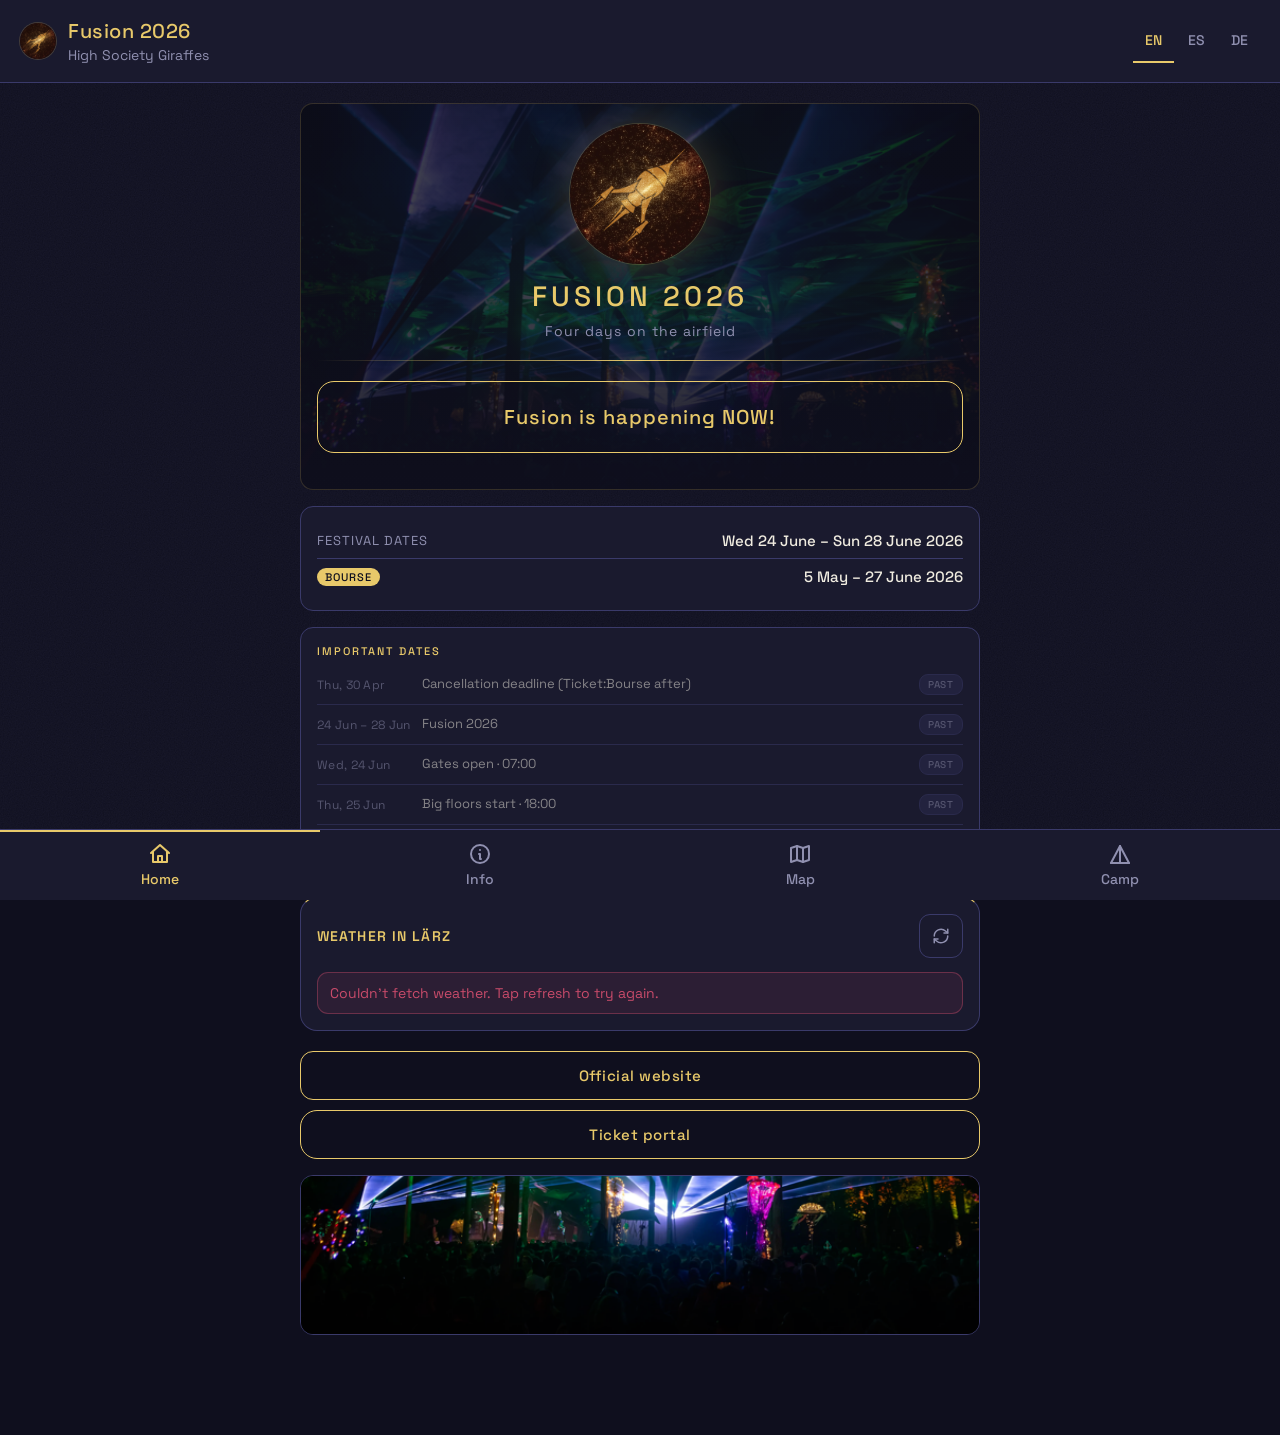
==== fusion-app.html @ 0f19a70a "content(home): show Bourse window as a range with end date The dates-card's Bourse row showed only t" ====
<!DOCTYPE html>
<html lang="en">
<head>
  <meta charset="UTF-8">
  <meta name="viewport" content="width=device-width, initial-scale=1">
  <meta name="theme-color" content="#0f0f1e">
  <link rel="preconnect" href="https://fonts.googleapis.com">
  <link rel="preconnect" href="https://fonts.gstatic.com" crossorigin>
  <link href="https://fonts.googleapis.com/css2?family=Space+Grotesk:wght@400;500&display=swap" rel="stylesheet">
  <link rel="manifest" href="#" id="manifest-link">
  <link rel="icon" type="image/png" href="assets/fusion-icon.png">
  <link rel="apple-touch-icon" href="assets/fusion-icon.png">
  <title>Fusion 2026</title>
  <style>
    :root {
      --bg: #0f0f1e;
      --surface: #1a1a2e;
      --surface2: #2a2a4e;
      --border: #3a3a6a;
      --gold: #e8c96a;
      --magenta: #c84b6a;
      --teal: #4bc8a0;
      --violet: #7a4bc8;
      --orange: #e87a3a;
      --text: #f0ece0;
      --muted: #9090b0;
    }

    * { box-sizing: border-box; }

    html, body { margin: 0; padding: 0; }

    body {
      background: var(--bg);
      color: var(--text);
      font-family: 'Space Grotesk', system-ui, -apple-system, sans-serif;
      font-weight: 400;
      min-height: 100vh;
      background-image: url("data:image/svg+xml;utf8,<svg xmlns='http://www.w3.org/2000/svg' width='200' height='200'><filter id='n'><feTurbulence type='fractalNoise' baseFrequency='0.85' numOctaves='2' stitchTiles='stitch'/><feColorMatrix values='0 0 0 0 0.05  0 0 0 0 0.05  0 0 0 0 0.12  0 0 0 0.35 0'/></filter><rect width='100%25' height='100%25' filter='url(%23n)' opacity='0.55'/></svg>");
      background-attachment: fixed;
      padding-bottom: 80px;
    }

    header {
      display: flex;
      align-items: center;
      justify-content: space-between;
      padding: 18px 20px;
      border-bottom: 1px solid var(--border);
      background: var(--surface);
    }

    .app-heading {
      display: flex;
      align-items: center;
      gap: 12px;
      min-width: 0;
    }

    .app-logo {
      width: 36px;
      height: 36px;
      border-radius: 50%;
      object-fit: cover;
      flex-shrink: 0;
      box-shadow: 0 0 0 1px rgba(232, 201, 106, 0.2);
    }

    .app-title {
      font-size: 20px;
      font-weight: 500;
      letter-spacing: 0.5px;
      color: var(--gold);
      margin: 0;
    }

    .app-subtitle {
      font-size: 14px;
      color: var(--muted);
      margin: 2px 0 0;
    }

    .lang-switcher {
      display: flex;
      gap: 2px;
    }

    .lang-btn {
      background: transparent;
      border: none;
      color: var(--muted);
      font-family: inherit;
      font-size: 14px;
      font-weight: 500;
      padding: 10px 12px;
      min-height: 44px;
      cursor: pointer;
      border-bottom: 2px solid transparent;
      transition: color 0.15s, border-color 0.15s;
    }

    .lang-btn:hover { color: var(--text); }

    .lang-btn.active {
      color: var(--gold);
      border-bottom-color: var(--gold);
    }

    main {
      padding: 20px;
      max-width: 720px;
      margin: 0 auto;
    }

    section[id^="tab-"] { display: none; }
    section[id^="tab-"].active { display: block; }

    .rule {
      border: 0;
      height: 1px;
      background: linear-gradient(to right, transparent, var(--gold), transparent);
      margin: 20px 0;
    }

    .card {
      background: var(--surface);
      border: 1px solid var(--border);
      border-radius: 13px;
      padding: 16px;
    }

    .tab-hero {
      position: relative;
      height: 120px;
      border-radius: 13px;
      overflow: hidden;
      margin-bottom: 16px;
      background-color: var(--surface);
      background-size: cover;
      background-position: center;
      border: 1px solid var(--border);
    }

    .tab-hero::after {
      content: '';
      position: absolute;
      inset: 0;
      background: linear-gradient(
        to bottom,
        rgba(15, 15, 30, 0.15) 0%,
        rgba(15, 15, 30, 0.55) 60%,
        rgba(15, 15, 30, 0.92) 100%
      );
      pointer-events: none;
    }

    @media (min-width: 640px) {
      .tab-hero { height: 160px; }
    }

    .tab-hero-camp { background-image: url('assets/Fusion25_Turmbuhne_nacht_Medium.png'); }
    .tab-hero-info { background-image: url('assets/Fusion25_Luftschloss_Medium.png'); }
    .tab-hero-map  { background-image: url('assets/Fusion25_firespace_Medium.png'); }

    .tab-footer-art {
      display: block;
      width: 100%;
      height: 120px;
      object-fit: cover;
      object-position: center bottom;
      border-radius: 13px;
      border: 1px solid var(--border);
      margin-top: 16px;
    }
    @media (min-width: 640px) {
      .tab-footer-art { height: 160px; }
    }

    .tab-bar {
      position: fixed;
      bottom: 0;
      left: 0;
      right: 0;
      display: flex;
      background: var(--surface);
      border-top: 1px solid var(--border);
      z-index: 10;
    }

    .tab-btn {
      position: relative;
      flex: 1;
      display: flex;
      flex-direction: column;
      align-items: center;
      gap: 4px;
      padding: 10px 4px 12px;
      min-height: 56px;
      background: transparent;
      border: none;
      border-top: 2px solid transparent;
      color: var(--muted);
      font-family: inherit;
      font-size: 14px;
      font-weight: 500;
      cursor: pointer;
      transition: color 0.2s;
    }

    .tab-btn::before {
      content: '';
      position: absolute;
      top: -2px;
      left: 0;
      right: 0;
      height: 2px;
      background: var(--gold);
      transform: scaleX(0);
      transform-origin: center;
      transition: transform 0.3s cubic-bezier(0.4, 0, 0.2, 1);
    }

    .tab-btn svg {
      width: 24px;
      height: 24px;
      stroke: currentColor;
      fill: none;
      stroke-width: 2;
      stroke-linecap: round;
      stroke-linejoin: round;
    }

    .tab-btn.active {
      color: var(--gold);
    }

    .tab-btn.active::before {
      transform: scaleX(1);
    }

    .tab-btn:first-child { border-top-left-radius: 11px; }
    .tab-btn:last-child { border-top-right-radius: 11px; }
    .tab-btn:nth-child(2) { border-radius: 0; }

    .placeholder {
      color: var(--muted);
      font-style: italic;
      text-align: center;
      padding: 40px 0;
      border: 1px dashed var(--border);
      border-radius: 17px;
    }

    .poster-title {
      color: var(--gold);
      font-size: 28px;
      font-weight: 500;
      text-transform: uppercase;
      letter-spacing: 4px;
      margin: 0;
      text-align: center;
    }

    .poster-card {
      text-align: center;
      position: relative;
      overflow: hidden;
      background-image:
        linear-gradient(
          rgba(15, 15, 30, 0.78) 0%,
          rgba(15, 15, 30, 0.82) 60%,
          rgba(15, 15, 30, 0.95) 100%
        ),
        url('assets/Fusion25_Trancefloor_nacht_Medium.png');
      background-size: cover;
      background-position: center;
      border-color: rgba(232, 201, 106, 0.18);
    }

    .poster-hero {
      display: block;
      margin: 4px auto 14px;
      width: 140px;
      height: 140px;
      border-radius: 50%;
      object-fit: cover;
      box-shadow:
        0 0 40px rgba(232, 201, 106, 0.22),
        0 0 0 1px rgba(232, 201, 106, 0.18);
      animation: poster-float 6s ease-in-out infinite;
    }

    @keyframes poster-float {
      0%, 100% { transform: translateY(0); }
      50%      { transform: translateY(-4px); }
    }

    .poster-tagline {
      color: var(--muted);
      text-align: center;
      font-size: 14px;
      margin: 8px 0 0;
      letter-spacing: 1px;
    }

    .countdown {
      display: grid;
      grid-template-columns: repeat(4, 1fr);
      gap: 10px;
      margin: 8px 0 20px;
    }

    .countdown-block {
      background: var(--surface);
      border: 1px solid var(--border);
      border-radius: 13px;
      padding: 14px 6px 12px;
      text-align: center;
      animation: cd-pulse 1s ease-in-out infinite;
    }

    .countdown-block:nth-child(2) { border-radius: 17px; }
    .countdown-block:nth-child(3) { border-radius: 11px; }

    .countdown-digit {
      font-family: ui-monospace, 'SFMono-Regular', Menlo, Consolas, monospace;
      font-size: 36px;
      font-weight: 500;
      color: var(--gold);
      line-height: 1;
      letter-spacing: 1px;
    }

    .countdown-label {
      display: block;
      margin-top: 6px;
      font-size: 11px;
      color: var(--muted);
      text-transform: uppercase;
      letter-spacing: 1.5px;
    }

    .countdown-live {
      text-align: center;
      color: var(--gold);
      font-size: 20px;
      font-weight: 500;
      padding: 22px 16px;
      border: 1px solid var(--gold);
      border-radius: 17px;
      margin: 8px 0 20px;
      letter-spacing: 1px;
    }

    @keyframes cd-pulse {
      0%, 100% { opacity: 1; }
      50% { opacity: 0.85; }
    }

    .dates-card .dates-row {
      display: flex;
      align-items: center;
      justify-content: space-between;
      gap: 12px;
      padding: 8px 0;
    }

    .dates-card .dates-row + .dates-row {
      border-top: 1px solid var(--border);
    }

    /* Important dates timeline (Home tab) */
    .timeline-card { margin-top: 16px; }
    .timeline-title {
      color: var(--gold);
      font-size: 11px;
      font-weight: 500;
      text-transform: uppercase;
      letter-spacing: 2px;
      margin: 0 0 12px;
    }
    .timeline-list {
      list-style: none;
      margin: 0;
      padding: 0;
      display: grid;
      gap: 0;
    }
    .timeline-item {
      display: grid;
      grid-template-columns: minmax(95px, auto) 1fr auto;
      align-items: center;
      gap: 10px;
      padding: 9px 0;
      border-top: 1px solid var(--border);
    }
    .timeline-item:first-child { border-top: none; padding-top: 4px; }
    .timeline-date {
      color: var(--muted);
      font-size: 12px;
      letter-spacing: 0.3px;
      font-variant-numeric: tabular-nums;
    }
    .timeline-label {
      color: var(--text);
      font-size: 13px;
      line-height: 1.3;
    }
    .timeline-status {
      font-size: 10px;
      padding: 3px 8px;
      border-radius: 9px;
      text-transform: uppercase;
      letter-spacing: 0.8px;
      font-weight: 500;
      white-space: nowrap;
      border: 1px solid transparent;
    }
    .timeline-item.past { opacity: 0.5; }
    .timeline-item.past .timeline-status {
      background: var(--surface2);
      color: var(--muted);
      border-color: var(--border);
    }
    .timeline-item.today .timeline-status {
      background: var(--magenta);
      color: var(--bg);
    }
    .timeline-item.soon .timeline-status {
      background: var(--gold);
      color: var(--bg);
    }
    .timeline-item.upcoming .timeline-status {
      background: rgba(232, 201, 106, 0.15);
      color: var(--gold);
      border-color: rgba(232, 201, 106, 0.4);
    }
    .timeline-item.live .timeline-status {
      background: var(--teal);
      color: var(--bg);
    }

    .dates-label {
      color: var(--muted);
      font-size: 13px;
      text-transform: uppercase;
      letter-spacing: 1px;
    }

    .dates-value {
      color: var(--text);
      font-size: 15px;
      font-weight: 500;
      text-align: right;
    }

    .badge {
      display: inline-block;
      background: var(--gold);
      color: var(--bg);
      font-size: 11px;
      font-weight: 500;
      text-transform: uppercase;
      letter-spacing: 1px;
      padding: 2px 8px;
      border-radius: 11px;
      margin-right: 8px;
      vertical-align: middle;
    }

    .link-stack {
      display: flex;
      flex-direction: column;
      gap: 10px;
      margin-top: 20px;
    }

    .link-btn {
      display: block;
      width: 100%;
      text-align: center;
      padding: 14px 16px;
      background: transparent;
      color: var(--gold);
      border: 1px solid var(--gold);
      border-radius: 13px;
      text-decoration: none;
      font-family: inherit;
      font-size: 15px;
      font-weight: 500;
      letter-spacing: 0.5px;
      transition: background 0.15s, color 0.15s;
    }

    .link-btn:nth-child(2) { border-radius: 17px; }

    .link-btn:hover,
    .link-btn:focus {
      background: var(--gold);
      color: var(--bg);
    }

    .accordion + .accordion { margin-top: 12px; }

    /* Cross-type spacing — when an accordion is followed by a flat
       camp-section (or vice versa) on the Info tab, apply the larger
       camp-section gap so the two blocks don't crowd each other. */
    .accordion + .camp-section,
    .camp-section + .accordion { margin-top: 24px; }

    .accordion {
      background: var(--surface);
      border: 1px solid var(--border);
      border-radius: 13px;
      overflow: hidden;
    }

    .accordion:nth-of-type(2) { border-radius: 17px; }
    .accordion:nth-of-type(3) { border-radius: 11px; }

    .accordion-header {
      display: flex;
      align-items: center;
      justify-content: space-between;
      width: 100%;
      padding: 16px 18px;
      background: transparent;
      color: var(--gold);
      border: none;
      cursor: pointer;
      font-family: inherit;
      font-size: 14px;
      font-weight: 500;
      text-transform: uppercase;
      letter-spacing: 2px;
      text-align: left;
    }

    .accordion-header .chev {
      width: 14px;
      height: 14px;
      border-right: 2px solid var(--gold);
      border-bottom: 2px solid var(--gold);
      transform: rotate(45deg);
      transition: transform 0.2s;
      margin-left: 12px;
      flex-shrink: 0;
    }

    .accordion.open .accordion-header .chev { transform: rotate(-135deg); }

    .accordion-body {
      max-height: 0;
      overflow: hidden;
      padding: 0 18px;
      color: var(--text);
      font-size: 14px;
      line-height: 1.55;
      transition: max-height 0.35s ease, padding-top 0.25s ease, padding-bottom 0.25s ease;
    }

    .accordion.open .accordion-body {
      max-height: 4000px;
      padding-top: 0;
      padding-bottom: 18px;
    }

    .accordion-body .section-title {
      color: var(--gold);
      font-size: 13px;
      font-weight: 500;
      text-transform: uppercase;
      letter-spacing: 1.5px;
      margin: 14px 0 6px;
    }

    .multi-line { white-space: pre-line; }

    .rights-accent {
      border-left: 3px solid var(--gold);
      padding: 8px 12px;
      margin: 10px 0;
      background: rgba(232, 201, 106, 0.06);
      border-radius: 0 11px 11px 0;
    }

    .filter-chips {
      display: flex;
      flex-wrap: wrap;
      gap: 6px;
      margin: 4px 0 14px;
    }

    .chip {
      background: transparent;
      color: var(--muted);
      border: 1px solid var(--border);
      border-radius: 17px;
      padding: 10px 14px;
      min-height: 44px;
      font-family: inherit;
      font-size: 14px;
      font-weight: 500;
      cursor: pointer;
      letter-spacing: 0.5px;
      transition: color 0.15s, background 0.15s, border-color 0.15s;
    }

    .chip:hover { color: var(--text); }

    .chip.active {
      background: var(--gold);
      color: var(--bg);
      border-color: var(--gold);
    }

    .packing-disclaimer {
      color: var(--muted);
      font-size: 13px;
      font-style: italic;
      line-height: 1.5;
      margin: 8px 0 14px;
    }

    .packing-progress {
      margin: 6px 0 14px;
    }

    .packing-progress .bar {
      height: 6px;
      background: var(--surface2);
      border-radius: 11px;
      overflow: hidden;
    }

    .packing-progress .fill {
      height: 100%;
      width: 0%;
      background: var(--gold);
      transition: width 0.25s;
    }

    .packing-progress .label {
      color: var(--muted);
      font-size: 14px;
      margin-top: 6px;
      letter-spacing: 0.5px;
    }

    .packing-list {
      list-style: none;
      margin: 0;
      padding: 0;
      display: grid;
      gap: 6px;
    }

    .packing-item {
      display: flex;
      align-items: center;
      gap: 10px;
      padding: 12px 14px;
      min-height: 44px;
      background: var(--surface2);
      border: 1px solid var(--border);
      border-radius: 11px;
      cursor: pointer;
      transition: opacity 0.15s;
    }

    .packing-item input { accent-color: var(--gold); width: 16px; height: 16px; cursor: pointer; }

    .packing-item.checked { opacity: 0.55; }
    .packing-item.checked .packing-label { text-decoration: line-through; color: var(--muted); }
    .packing-item[hidden] { display: none; }

    /* Ensure the HTML `hidden` attribute always wins over explicit
       `display:` rules (e.g. .skeleton/.member-grid use `display: grid`,
       which otherwise beats the UA `[hidden] { display: none }`). */
    [hidden] { display: none !important; }

    .packing-label {
      color: var(--text);
      font-size: 14px;
      flex: 1;
    }

    .forum-link {
      display: inline-block;
      margin-top: 14px;
      padding: 10px 16px;
      border: 1px solid var(--gold);
      border-radius: 13px;
      color: var(--gold);
      text-decoration: none;
      font-weight: 500;
      font-size: 14px;
      letter-spacing: 0.5px;
      transition: background 0.15s, color 0.15s;
    }

    .forum-link:hover, .forum-link:focus {
      background: var(--gold);
      color: var(--bg);
    }

    .rules-intro {
      color: var(--text);
      font-size: 14px;
      line-height: 1.55;
      margin: 10px 0 14px;
    }

    .rules-list {
      list-style: none;
      margin: 0;
      padding: 0;
    }

    .rules-list li {
      position: relative;
      padding: 8px 0 8px 22px;
      line-height: 1.55;
      font-size: 14px;
      color: var(--text);
    }

    .rules-list li::before {
      content: '';
      position: absolute;
      left: 2px;
      top: 15px;
      width: 8px;
      height: 8px;
      background: var(--teal);
      border-radius: 50%;
    }

    .rules-list .kw {
      color: var(--gold);
      text-transform: uppercase;
      letter-spacing: 1.5px;
      font-weight: 500;
      font-size: 12px;
      display: inline-block;
      margin-right: 6px;
    }

    .rules-outro {
      text-align: center;
      font-size: 18px;
      margin: 14px 0 2px;
      opacity: 0.9;
    }

    .schedule-note {
      color: var(--muted);
      font-size: 14px;
      margin: 4px 0 12px;
    }

    .schedule-sub-title {
      color: var(--gold);
      font-size: 13px;
      font-weight: 500;
      text-transform: uppercase;
      letter-spacing: 1.5px;
      margin: 18px 0 8px;
    }

    /* Spotify embed (Program & Meetups → Crew playlist) */
    .spotify-embed {
      border-radius: 12px;
      overflow: hidden;
      margin: 4px 0 16px;
      background: var(--surface);
      border: 1px solid var(--border);
    }
    .spotify-embed iframe {
      display: block;
      width: 100%;
      height: 352px;
      border: 0;
    }

    .schedule-input-label {
      display: block;
      color: var(--muted);
      font-size: 12px;
      letter-spacing: 0.5px;
      margin-bottom: 6px;
    }

    .schedule-add {
      display: flex;
      gap: 8px;
    }

    .schedule-add input {
      flex: 1;
      background: var(--surface2);
      border: 1px solid var(--border);
      border-radius: 11px;
      padding: 10px 12px;
      color: var(--text);
      font-family: inherit;
      font-size: 14px;
      min-width: 0;
    }

    .schedule-add input:focus {
      outline: none;
      border-color: var(--gold);
    }

    .schedule-add button {
      background: var(--gold);
      color: var(--bg);
      border: none;
      border-radius: 11px;
      padding: 10px 16px;
      font-family: inherit;
      font-size: 14px;
      font-weight: 500;
      cursor: pointer;
      letter-spacing: 1px;
      text-transform: uppercase;
    }

    .schedule-list {
      list-style: none;
      margin: 10px 0 0;
      padding: 0;
      display: grid;
      gap: 6px;
    }

    .schedule-list li {
      display: flex;
      align-items: center;
      gap: 10px;
      padding: 12px 14px;
      min-height: 44px;
      background: var(--surface2);
      border: 1px solid var(--border);
      border-radius: 11px;
    }

    .schedule-list li span { flex: 1; color: var(--text); font-size: 14px; }

    .schedule-list .del {
      background: transparent;
      border: none;
      color: var(--muted);
      cursor: pointer;
      font-size: 22px;
      line-height: 1;
      padding: 10px 12px;
      min-width: 44px;
      min-height: 44px;
      border-radius: 7px;
    }

    .schedule-list .del:hover { color: var(--magenta); background: rgba(200, 75, 106, 0.1); }

    .schedule-empty {
      color: var(--muted);
      font-style: italic;
      font-size: 14px;
      text-align: center;
      padding: 14px 0 4px;
    }

    .camp-section + .camp-section { margin-top: 24px; }

    .camp-section-title {
      display: flex;
      align-items: center;
      gap: 10px;
      color: var(--gold);
      font-size: 14px;
      font-weight: 500;
      text-transform: uppercase;
      letter-spacing: 2px;
      margin: 0 0 12px;
    }

    .headcount-badge {
      background: var(--gold);
      color: var(--bg);
      font-size: 11px;
      letter-spacing: 1px;
      padding: 3px 10px;
      border-radius: 11px;
      font-weight: 500;
      text-transform: uppercase;
    }

    /* Camp Members accordion header: title + headcount badge inline */
    .camp-members-heading {
      display: inline-flex;
      align-items: center;
      gap: 10px;
    }

    .member-grid {
      display: grid;
      gap: 10px;
      grid-template-columns: 1fr;
    }

    @media (min-width: 640px) {
      .member-grid { grid-template-columns: 1fr 1fr; }
    }

    .member-card {
      background: var(--surface);
      border: 1px solid var(--border);
      border-radius: 13px;
      padding: 12px 14px;
      display: flex;
      align-items: center;
      gap: 12px;
      min-height: 60px;
    }

    .member-card:nth-child(even) { border-radius: 17px; }

    .member-avatar {
      width: 40px;
      height: 40px;
      border-radius: 50%;
      overflow: hidden;
      flex-shrink: 0;
      background: var(--surface2);
    }
    .member-avatar img,
    .member-avatar svg {
      display: block;
      width: 100%;
      height: 100%;
      object-fit: cover;
    }

    .member-main { min-width: 0; flex: 1; }
    .member-name { font-size: 16px; font-weight: 500; color: var(--text); line-height: 1.25; }
    .member-arrival { color: var(--muted); font-size: 13px; display: block; margin-top: 2px; }
    .member-note {
      color: var(--muted);
      font-size: 12px;
      font-style: italic;
      display: block;
      margin-top: 3px;
      opacity: 0.85;
    }

    .skeleton { display: grid; gap: 10px; }
    .skeleton-card {
      height: 58px;
      border-radius: 13px;
      background: linear-gradient(90deg, var(--surface) 0%, var(--surface2) 50%, var(--surface) 100%);
      background-size: 200% 100%;
      animation: skel 1.4s ease-in-out infinite;
    }
    @keyframes skel {
      0% { background-position: 200% 0; }
      100% { background-position: -200% 0; }
    }

    .error-banner {
      background: rgba(200, 75, 106, 0.12);
      border: 1px solid var(--magenta);
      color: var(--text);
      padding: 10px 14px;
      border-radius: 11px;
      font-size: 14px;
      margin-bottom: 10px;
      line-height: 1.4;
    }

    .subtabs {
      display: flex;
      gap: 6px;
      background: var(--surface);
      border: 1px solid var(--border);
      border-radius: 13px;
      padding: 4px;
      margin-bottom: 12px;
    }

    .subtab {
      flex: 1;
      background: transparent;
      color: var(--muted);
      border: none;
      padding: 12px 10px;
      min-height: 44px;
      border-radius: 11px;
      font-family: inherit;
      font-size: 14px;
      font-weight: 500;
      letter-spacing: 0.5px;
      cursor: pointer;
      transition: background 0.15s, color 0.15s;
    }

    .subtab.active { background: var(--gold); color: var(--bg); }

    .arrival-table-wrap {
      background: var(--surface);
      border: 1px solid var(--border);
      border-radius: 13px;
      overflow-x: auto;
    }

    .arrival-table {
      width: 100%;
      border-collapse: collapse;
      font-size: 14px;
    }

    .arrival-table thead th {
      position: sticky;
      top: 0;
      z-index: 1;
      background: var(--surface2);
      color: var(--muted);
      text-transform: uppercase;
      letter-spacing: 1px;
      font-size: 11px;
      font-weight: 500;
      padding: 10px 12px;
      text-align: left;
      border-bottom: 1px solid var(--border);
      white-space: nowrap;
    }

    .arrival-table thead th.sortable { cursor: pointer; user-select: none; }
    .arrival-table thead th.sortable:hover { color: var(--text); }
    .arrival-table thead th.sort-asc::after { content: ' \25B2'; color: var(--gold); }
    .arrival-table thead th.sort-desc::after { content: ' \25BC'; color: var(--gold); }

    .arrival-table tbody td {
      padding: 10px 12px;
      vertical-align: top;
      color: var(--text);
    }

    .arrival-table tbody tr:nth-child(even) { background: rgba(255, 255, 255, 0.025); }
    .arrival-table tbody tr + tr td { border-top: 1px solid var(--border); }

    .arrival-empty {
      padding: 18px;
      text-align: center;
      color: var(--muted);
      font-style: italic;
      font-size: 14px;
    }

    .train-note {
      background: var(--surface);
      border: 1px solid var(--border);
      border-left: 4px solid var(--teal);
      border-radius: 11px;
      padding: 12px 14px;
      color: var(--text);
      font-size: 14px;
      line-height: 1.5;
      margin-bottom: 14px;
    }

    .carpool-list { display: grid; gap: 10px; }

    .carpool-card {
      background: var(--surface);
      border: 1px solid var(--border);
      border-radius: 13px;
      padding: 14px 16px;
      display: grid;
      gap: 6px;
    }
    .carpool-card .row {
      display: flex;
      justify-content: space-between;
      align-items: center;
      gap: 10px;
    }
    .carpool-card .name { font-size: 16px; font-weight: 500; color: var(--text); }
    .carpool-card .seats-badge {
      background: var(--teal);
      color: var(--bg);
      padding: 3px 10px;
      border-radius: 11px;
      font-size: 11px;
      font-weight: 500;
      letter-spacing: 0.5px;
      text-transform: uppercase;
      white-space: nowrap;
    }
    .carpool-card .meta { color: var(--muted); font-size: 14px; }
    .carpool-card .contact {
      color: var(--gold);
      font-size: 14px;
      text-decoration: none;
      word-break: break-all;
    }
    .carpool-card .del {
      justify-self: end;
      background: transparent;
      border: none;
      color: var(--muted);
      cursor: pointer;
      font-size: 22px;
      line-height: 1;
      padding: 10px 12px;
      min-width: 44px;
      min-height: 44px;
      border-radius: 7px;
    }
    .carpool-card .del:hover { color: var(--magenta); background: rgba(200, 75, 106, 0.1); }

    .carpool-empty {
      color: var(--muted);
      font-style: italic;
      font-size: 14px;
      text-align: center;
      padding: 14px 0;
    }

    .carpool-form {
      background: var(--surface2);
      border: 1px solid var(--border);
      border-radius: 13px;
      padding: 14px;
      margin-top: 12px;
      display: grid;
      gap: 10px;
    }

    .carpool-form label {
      display: grid;
      gap: 4px;
      font-size: 11px;
      color: var(--muted);
      text-transform: uppercase;
      letter-spacing: 1px;
    }

    .carpool-form input,
    .carpool-form textarea {
      background: var(--surface);
      border: 1px solid var(--border);
      border-radius: 11px;
      padding: 10px 12px;
      color: var(--text);
      font-family: inherit;
      font-size: 14px;
      font-weight: 400;
      letter-spacing: normal;
      text-transform: none;
      min-width: 0;
    }

    .carpool-form textarea { resize: vertical; min-height: 80px; line-height: 1.4; }

    .carpool-form input:focus,
    .carpool-form textarea:focus { outline: none; border-color: var(--gold); }

    .carpool-form button {
      background: var(--gold);
      color: var(--bg);
      border: none;
      border-radius: 11px;
      padding: 14px;
      min-height: 48px;
      font-family: inherit;
      font-size: 14px;
      font-weight: 500;
      letter-spacing: 1px;
      text-transform: uppercase;
      cursor: pointer;
      margin-top: 4px;
    }

    .whatsapp-btn {
      display: flex;
      align-items: center;
      justify-content: center;
      gap: 14px;
      width: 100%;
      padding: 18px 20px;
      background: transparent;
      border: 2px solid var(--gold);
      border-radius: 17px;
      color: var(--gold);
      font-family: inherit;
      font-size: 16px;
      font-weight: 500;
      letter-spacing: 1.5px;
      text-transform: uppercase;
      text-decoration: none;
      transition: background 0.15s, color 0.15s;
    }

    .whatsapp-btn:hover, .whatsapp-btn:focus {
      background: var(--gold);
      color: var(--bg);
    }

    .whatsapp-btn svg {
      width: 30px;
      height: 30px;
      fill: #25D366;
      flex-shrink: 0;
    }

    .budget-summary {
      background: var(--surface);
      border: 1px solid var(--border);
      border-radius: 13px;
      padding: 14px 16px;
      display: flex;
      gap: 14px;
      flex-wrap: wrap;
      margin-bottom: 12px;
    }

    .budget-summary .stat {
      flex: 1 1 40%;
      min-width: 120px;
    }

    .budget-summary .stat-label {
      color: var(--muted);
      font-size: 11px;
      text-transform: uppercase;
      letter-spacing: 1px;
      margin-bottom: 4px;
    }

    .budget-summary .stat-value {
      color: var(--gold);
      font-size: 22px;
      font-weight: 500;
      font-family: ui-monospace, 'SFMono-Regular', Menlo, Consolas, monospace;
    }

    .budget-list { display: grid; gap: 8px; margin-bottom: 8px; }

    .budget-item {
      background: var(--surface);
      border: 1px solid var(--border);
      border-radius: 11px;
      padding: 10px 12px;
      display: grid;
      grid-template-columns: 1fr auto auto;
      gap: 10px;
      align-items: center;
    }

    .budget-item .desc { color: var(--text); font-size: 14px; }
    .budget-item .who {
      color: var(--muted);
      font-size: 14px;
      display: block;
      margin-top: 2px;
    }
    .budget-item .amt {
      color: var(--gold);
      font-weight: 500;
      font-family: ui-monospace, 'SFMono-Regular', Menlo, Consolas, monospace;
      font-size: 14px;
      white-space: nowrap;
    }

    .budget-item .del {
      background: transparent;
      border: none;
      color: var(--muted);
      cursor: pointer;
      font-size: 22px;
      line-height: 1;
      padding: 10px 12px;
      min-width: 44px;
      min-height: 44px;
      border-radius: 7px;
    }
    .budget-item .del:hover { color: var(--magenta); background: rgba(200, 75, 106, 0.1); }

    .budget-form {
      background: var(--surface2);
      border: 1px solid var(--border);
      border-radius: 13px;
      padding: 14px;
      display: grid;
      gap: 10px;
      margin: 10px 0 12px;
    }

    .budget-form label {
      display: grid;
      gap: 4px;
      font-size: 11px;
      color: var(--muted);
      text-transform: uppercase;
      letter-spacing: 1px;
    }

    .budget-form input,
    .budget-form select {
      background: var(--surface);
      border: 1px solid var(--border);
      border-radius: 11px;
      padding: 10px 12px;
      color: var(--text);
      font-family: inherit;
      font-size: 14px;
      font-weight: 400;
      letter-spacing: normal;
      text-transform: none;
      min-width: 0;
    }

    .budget-form input:focus, .budget-form select:focus {
      outline: none;
      border-color: var(--gold);
    }

    .budget-form button {
      background: var(--gold);
      color: var(--bg);
      border: none;
      border-radius: 11px;
      padding: 14px;
      min-height: 48px;
      font-family: inherit;
      font-size: 14px;
      font-weight: 500;
      letter-spacing: 1px;
      text-transform: uppercase;
      cursor: pointer;
      margin-top: 4px;
    }

    .budget-export {
      background: transparent;
      color: var(--gold);
      border: 1px solid var(--gold);
      border-radius: 11px;
      padding: 12px 16px;
      min-height: 44px;
      font-family: inherit;
      font-size: 14px;
      font-weight: 500;
      letter-spacing: 1px;
      text-transform: uppercase;
      cursor: pointer;
      transition: background 0.15s, color 0.15s;
    }

    .budget-export:hover, .budget-export:focus {
      background: var(--gold);
      color: var(--bg);
    }

    .budget-export.copied {
      background: var(--teal);
      border-color: var(--teal);
      color: var(--bg);
    }

    /* ===== Budget v2 ===== */
    .budget-sub-label {
      color: var(--muted);
      font-size: 11px;
      text-transform: uppercase;
      letter-spacing: 1.5px;
      margin-bottom: 8px;
    }
    .budget-subheading {
      color: var(--gold);
      font-size: 12px;
      font-weight: 500;
      text-transform: uppercase;
      letter-spacing: 2px;
      margin: 20px 0 10px;
      padding-top: 16px;
      border-top: 1px solid var(--border);
    }

    /* Empty-state CTA shown until the first expense is added */
    .budget-empty-state {
      text-align: center;
      padding: 18px 14px 14px;
      background: var(--surface);
      border: 1px solid var(--border);
      border-radius: 13px;
    }
    .budget-empty-intro {
      color: var(--muted);
      font-size: 14px;
      margin: 0 0 14px;
      line-height: 1.4;
    }
    .budget-empty-cta {
      background: var(--gold);
      color: var(--bg);
      border: none;
      border-radius: 11px;
      padding: 10px 18px;
      font: inherit;
      font-size: 14px;
      font-weight: 500;
      cursor: pointer;
      letter-spacing: 0.3px;
    }
    .budget-empty-cta:hover { opacity: 0.92; }

    .budget-members-block { margin-bottom: 16px; }
    .budget-members-list {
      display: flex;
      flex-wrap: wrap;
      gap: 6px;
      margin-bottom: 10px;
      min-height: 28px;
    }
    .budget-member-chip {
      display: inline-flex;
      align-items: center;
      gap: 4px;
      background: var(--surface2);
      border: 1px solid var(--border);
      border-radius: 14px;
      padding: 4px 4px 4px 10px;
      font-size: 13px;
      color: var(--text);
    }
    .budget-member-remove {
      display: inline-flex;
      align-items: center;
      justify-content: center;
      width: 18px;
      height: 18px;
      border: none;
      background: transparent;
      color: var(--muted);
      font-size: 16px;
      line-height: 1;
      cursor: pointer;
      border-radius: 50%;
      padding: 0;
    }
    .budget-member-remove:hover { color: var(--magenta); background: rgba(200, 75, 106, 0.1); }
    .budget-members-add {
      display: flex;
      gap: 6px;
    }
    .budget-members-add input {
      flex: 1;
      background: var(--surface);
      border: 1px solid var(--border);
      border-radius: 10px;
      color: var(--text);
      font: inherit;
      font-size: 14px;
      padding: 8px 10px;
    }
    .budget-members-add input:focus { outline: none; border-color: var(--gold); }
    .budget-members-add button {
      background: transparent;
      border: 1px solid var(--gold);
      color: var(--gold);
      border-radius: 10px;
      font: inherit;
      font-size: 13px;
      padding: 8px 14px;
      cursor: pointer;
      font-weight: 500;
    }
    .budget-members-add button:hover { background: var(--gold); color: var(--bg); }

    .budget-form-v2 {
      display: grid;
      gap: 10px;
      padding: 14px;
      background: var(--surface);
      border: 1px solid var(--border);
      border-radius: 13px;
      margin-bottom: 14px;
    }
    .budget-form-grid {
      display: grid;
      grid-template-columns: 1fr 1fr;
      gap: 10px;
    }
    .budget-form-v2 label {
      display: flex;
      flex-direction: column;
      gap: 4px;
      font-size: 12px;
      color: var(--muted);
      text-transform: uppercase;
      letter-spacing: 0.5px;
    }
    .budget-form-v2 label span { letter-spacing: 1px; }
    .budget-form-v2 input,
    .budget-form-v2 select {
      background: var(--surface2);
      border: 1px solid var(--border);
      border-radius: 10px;
      color: var(--text);
      font: inherit;
      font-size: 14px;
      padding: 8px 10px;
      text-transform: none;
      letter-spacing: normal;
    }
    .budget-form-v2 input:focus,
    .budget-form-v2 select:focus { outline: none; border-color: var(--gold); }
    .budget-form-v2 button[type="submit"] {
      background: var(--gold);
      color: var(--bg);
      border: none;
      border-radius: 11px;
      font: inherit;
      font-size: 14px;
      font-weight: 500;
      padding: 10px 14px;
      cursor: pointer;
    }
    .budget-form-v2 button[type="submit"]:hover { opacity: 0.92; }

    .budget-split-block { margin-top: 2px; }
    .budget-split-options {
      display: grid;
      grid-template-columns: 1fr 1fr;
      gap: 6px;
    }
    .budget-split-option {
      display: flex;
      align-items: center;
      gap: 8px;
      background: var(--surface2);
      border: 1px solid var(--border);
      border-radius: 10px;
      padding: 7px 10px;
      font-size: 13px;
      color: var(--text);
      cursor: pointer;
      text-transform: none;
      letter-spacing: normal;
    }
    .budget-split-option input { accent-color: var(--gold); width: 15px; height: 15px; }

    .budget-filters {
      display: flex;
      flex-wrap: wrap;
      gap: 6px;
      margin-bottom: 10px;
    }
    .budget-filter-chip {
      background: var(--surface);
      border: 1px solid var(--border);
      color: var(--muted);
      border-radius: 14px;
      padding: 5px 11px;
      font: inherit;
      font-size: 12px;
      cursor: pointer;
      letter-spacing: 0.5px;
    }
    .budget-filter-chip:hover { color: var(--text); }
    .budget-filter-chip.active {
      background: var(--gold);
      color: var(--bg);
      border-color: var(--gold);
      font-weight: 500;
    }

    .budget-item-v2 {
      display: grid;
      grid-template-columns: auto 1fr auto auto;
      align-items: center;
      gap: 10px;
      background: var(--surface);
      border: 1px solid var(--border);
      border-radius: 13px;
      padding: 10px 12px;
    }
    .budget-item-icon {
      width: 30px;
      height: 30px;
      display: flex;
      align-items: center;
      justify-content: center;
      border-radius: 9px;
      background: var(--surface2);
    }
    .budget-item-main { min-width: 0; }
    .budget-item-desc {
      color: var(--text);
      font-size: 14px;
      line-height: 1.25;
      white-space: nowrap;
      overflow: hidden;
      text-overflow: ellipsis;
    }
    .budget-item-meta {
      display: flex;
      flex-wrap: wrap;
      gap: 6px;
      margin-top: 3px;
      color: var(--muted);
      font-size: 11px;
    }
    .budget-item-date { opacity: 0.8; }
    .budget-paid-badge {
      background: rgba(75, 200, 160, 0.15);
      border: 1px solid rgba(75, 200, 160, 0.4);
      color: var(--teal);
      border-radius: 10px;
      padding: 1px 7px;
      font-size: 11px;
      letter-spacing: 0.3px;
    }
    .budget-split-text {
      font-size: 11px;
      opacity: 0.85;
    }
    .budget-item-amount {
      color: var(--gold);
      font-weight: 500;
      font-size: 14px;
      font-variant-numeric: tabular-nums;
    }
    .budget-item-del {
      background: transparent;
      border: none;
      color: var(--muted);
      font-size: 18px;
      cursor: pointer;
      width: 28px;
      height: 28px;
      border-radius: 50%;
      display: inline-flex;
      align-items: center;
      justify-content: center;
      padding: 0;
    }
    .budget-item-del:hover { color: var(--magenta); background: rgba(200, 75, 106, 0.1); }
    .budget-item-del.confirm {
      background: var(--magenta);
      color: var(--bg);
    }

    .budget-empty {
      text-align: center;
      color: var(--muted);
      font-size: 13px;
      padding: 20px 10px;
      margin: 0;
    }

    .budget-total-line {
      display: flex;
      justify-content: space-between;
      align-items: baseline;
      padding: 12px 0 4px;
      color: var(--muted);
      font-size: 11px;
      text-transform: uppercase;
      letter-spacing: 1.5px;
    }
    .budget-total-value {
      color: var(--gold);
      font-size: 22px;
      font-weight: 500;
      letter-spacing: 0;
      font-variant-numeric: tabular-nums;
    }

    /* Part B: breakdown + settlements */
    .budget-breakdown, .budget-settlements {
      margin-top: 6px;
    }
    .budget-breakdown-grid {
      display: grid;
      grid-template-columns: 1fr 1fr;
      gap: 8px;
    }
    .budget-breakdown-card {
      background: var(--surface);
      border: 1px solid var(--border);
      border-radius: 13px;
      padding: 10px 12px;
    }
    .budget-breakdown-card.owed { border-color: rgba(75, 200, 160, 0.45); }
    .budget-breakdown-card.owes { border-color: rgba(200, 75, 106, 0.45); }
    .budget-breakdown-name {
      color: var(--text);
      font-size: 14px;
      font-weight: 500;
      margin-bottom: 6px;
    }
    .budget-breakdown-rows { display: grid; gap: 2px; margin-bottom: 6px; }
    .budget-breakdown-row {
      display: flex;
      justify-content: space-between;
      color: var(--muted);
      font-size: 11px;
      letter-spacing: 0.3px;
      font-variant-numeric: tabular-nums;
    }
    .budget-breakdown-balance {
      display: flex;
      align-items: center;
      justify-content: space-between;
      gap: 6px;
      padding-top: 4px;
      border-top: 1px dashed var(--border);
    }
    .budget-breakdown-balance strong {
      font-size: 14px;
      font-variant-numeric: tabular-nums;
      color: var(--text);
      font-weight: 500;
    }
    .budget-breakdown-card.owed .budget-breakdown-balance strong { color: var(--teal); }
    .budget-breakdown-card.owes .budget-breakdown-balance strong { color: var(--magenta); }

    .budget-badge-teal,
    .budget-badge-magenta,
    .budget-badge-muted {
      display: inline-block;
      font-size: 10px;
      text-transform: uppercase;
      letter-spacing: 1px;
      padding: 2px 6px;
      border-radius: 8px;
      border: 1px solid;
    }
    .budget-badge-teal {
      color: var(--teal);
      background: rgba(75, 200, 160, 0.12);
      border-color: rgba(75, 200, 160, 0.45);
    }
    .budget-badge-magenta {
      color: var(--magenta);
      background: rgba(200, 75, 106, 0.12);
      border-color: rgba(200, 75, 106, 0.45);
    }
    .budget-badge-muted {
      color: var(--muted);
      background: var(--surface2);
      border-color: var(--border);
    }

    .budget-share-line {
      display: flex;
      justify-content: space-between;
      align-items: baseline;
      margin-top: 10px;
      color: var(--muted);
      font-size: 11px;
      text-transform: uppercase;
      letter-spacing: 1.5px;
    }
    .budget-share-line #budget-share-value {
      color: var(--gold);
      font-size: 16px;
      font-weight: 500;
      text-transform: none;
      letter-spacing: 0;
      font-variant-numeric: tabular-nums;
    }

    .budget-settlement {
      display: grid;
      grid-template-columns: 1fr auto auto;
      align-items: center;
      gap: 10px;
      padding: 10px 12px;
      background: var(--surface);
      border: 1px solid var(--border);
      border-radius: 13px;
      margin-bottom: 6px;
    }
    .budget-settlement-text {
      color: var(--text);
      font-size: 14px;
    }
    .budget-settlement-text strong { color: var(--gold); font-weight: 500; }
    .budget-settlement-amount {
      color: var(--text);
      font-size: 14px;
      font-weight: 500;
      font-variant-numeric: tabular-nums;
    }
    .budget-settlement-btn {
      background: transparent;
      border: 1px solid var(--teal);
      color: var(--teal);
      border-radius: 10px;
      font: inherit;
      font-size: 12px;
      padding: 5px 10px;
      cursor: pointer;
      letter-spacing: 0.3px;
    }
    .budget-settlement-btn:hover { background: var(--teal); color: var(--bg); }
    .budget-all-settled {
      color: var(--teal);
      background: rgba(75, 200, 160, 0.1);
      border: 1px solid rgba(75, 200, 160, 0.4);
      border-radius: 11px;
      padding: 10px 14px;
      margin: 0;
      font-size: 13px;
      text-align: center;
    }

    .admin-settlements-list {
      display: grid;
      gap: 6px;
      margin-top: 8px;
    }

    /* Part C: category chart */
    .budget-chart-row {
      display: grid;
      grid-template-columns: 110px 1fr 100px;
      align-items: center;
      gap: 10px;
      margin-bottom: 6px;
    }
    .budget-chart-label {
      display: flex;
      align-items: center;
      gap: 6px;
      font-size: 12px;
      color: var(--text);
      overflow: hidden;
      text-overflow: ellipsis;
      white-space: nowrap;
    }
    .budget-chart-swatch {
      width: 10px;
      height: 10px;
      border-radius: 3px;
      flex-shrink: 0;
    }
    .budget-chart-bar {
      width: 100%;
      height: 12px;
      line-height: 0;
    }
    .budget-chart-bar svg {
      width: 100%;
      height: 100%;
      display: block;
    }
    .budget-chart-value {
      font-size: 12px;
      color: var(--muted);
      font-variant-numeric: tabular-nums;
      text-align: right;
      white-space: nowrap;
    }

    .equip-list { display: grid; gap: 6px; margin-top: 4px; }

    .equip-item {
      display: grid;
      grid-template-columns: auto 1fr auto;
      gap: 10px;
      align-items: center;
      padding: 10px 12px;
      background: var(--surface2);
      border: 1px solid var(--border);
      border-radius: 11px;
    }

    .equip-item input[type="checkbox"] {
      accent-color: var(--gold);
      width: 18px;
      height: 18px;
      cursor: pointer;
    }

    .equip-item .equip-main { min-width: 0; }
    .equip-item .equip-name { color: var(--text); font-size: 14px; font-weight: 500; display: block; }
    .equip-item .equip-sub { display: flex; gap: 6px; align-items: center; margin-top: 4px; }
    .equip-item .equip-who-label {
      color: var(--muted);
      font-size: 10px;
      letter-spacing: 1px;
      text-transform: uppercase;
      white-space: nowrap;
    }
    .equip-item input[type="text"] {
      background: var(--surface);
      border: 1px solid var(--border);
      border-radius: 9px;
      padding: 8px 10px;
      color: var(--text);
      font-family: inherit;
      font-size: 14px;
      min-width: 0;
      flex: 1;
    }
    .equip-item input[type="text"]:focus { outline: none; border-color: var(--gold); }
    .equip-item.done .equip-name { text-decoration: line-through; color: var(--muted); }

    .equip-item .equip-del {
      background: transparent;
      border: none;
      color: var(--muted);
      cursor: pointer;
      padding: 6px 8px;
      min-width: 36px;
      min-height: 36px;
      border-radius: 7px;
      font-size: 18px;
      line-height: 1;
      transition: color 0.15s, background 0.15s;
    }
    .equip-item .equip-del:hover { color: var(--magenta); background: rgba(200, 75, 106, 0.1); }

    .equip-add-form {
      display: flex;
      gap: 8px;
      margin: 4px 0 10px;
    }
    .equip-add-form input {
      flex: 1;
      background: var(--surface);
      border: 1px solid var(--border);
      border-radius: 11px;
      padding: 10px 12px;
      color: var(--text);
      font-family: inherit;
      font-size: 14px;
      min-width: 0;
    }
    .equip-add-form input:focus { outline: none; border-color: var(--gold); }
    .equip-add-form button {
      background: var(--gold);
      color: var(--bg);
      border: none;
      border-radius: 11px;
      padding: 10px 18px;
      min-height: 44px;
      font-family: inherit;
      font-size: 13px;
      font-weight: 500;
      letter-spacing: 1px;
      text-transform: uppercase;
      cursor: pointer;
    }

    .gps-card {
      background: var(--surface);
      border: 1px solid var(--border);
      border-radius: 17px;
      padding: 18px;
      text-align: center;
      margin-bottom: 12px;
    }

    .gps-label {
      color: var(--muted);
      font-size: 11px;
      text-transform: uppercase;
      letter-spacing: 1.5px;
      margin-bottom: 8px;
    }

    .gps-coords {
      color: var(--gold);
      font-family: ui-monospace, 'SFMono-Regular', Menlo, Consolas, monospace;
      font-size: 22px;
      font-weight: 500;
      letter-spacing: 1.5px;
    }

    .gps-buttons { display: grid; gap: 10px; margin-bottom: 12px; }

    .gps-btn {
      display: flex;
      align-items: center;
      justify-content: center;
      width: 100%;
      min-height: 48px;
      text-align: center;
      padding: 14px;
      background: transparent;
      border: 1px solid var(--gold);
      border-radius: 13px;
      color: var(--gold);
      text-decoration: none;
      font-size: 14px;
      font-weight: 500;
      letter-spacing: 1px;
      text-transform: uppercase;
      transition: background 0.15s, color 0.15s;
    }
    .gps-btn:hover, .gps-btn:focus { background: var(--gold); color: var(--bg); }

    .meeting-card {
      background: var(--surface);
      border: 1px solid var(--border);
      border-left: 4px solid var(--gold);
      border-radius: 11px;
      padding: 14px 16px;
      color: var(--text);
      font-size: 14px;
      line-height: 1.55;
    }
    .meeting-card .meet-desc { margin: 0 0 8px; color: var(--text); font-size: 14px; }
    .meeting-card .meet-reassure { color: var(--muted); font-style: italic; margin: 0; font-size: 14px; }

    .weather-card {
      margin-top: 16px;
      background: var(--surface);
      border: 1px solid var(--border);
      border-top: 1px solid var(--gold);
      border-radius: 17px;
      padding: 16px;
    }
    .weather-header {
      display: flex;
      align-items: center;
      justify-content: space-between;
      margin-bottom: 14px;
    }
    .weather-title {
      margin: 0;
      font-family: 'Space Grotesk', sans-serif;
      font-weight: 600;
      font-size: 14px;
      letter-spacing: 0.08em;
      text-transform: uppercase;
      color: var(--gold);
    }
    .weather-refresh {
      min-width: 44px;
      min-height: 44px;
      background: transparent;
      border: 1px solid var(--border);
      border-radius: 11px;
      color: var(--muted);
      cursor: pointer;
      display: inline-flex;
      align-items: center;
      justify-content: center;
      padding: 8px;
      transition: background 0.15s, color 0.15s, border-color 0.15s;
    }
    .weather-refresh:hover, .weather-refresh:focus {
      background: var(--surface2);
      color: var(--gold);
      border-color: var(--gold);
    }
    .weather-refresh svg { display: block; }
    .weather-refresh.wx-loading svg { animation: wx-spin 0.8s linear infinite; }
    @keyframes wx-spin {
      from { transform: rotate(0deg); }
      to { transform: rotate(360deg); }
    }
    .weather-current {
      display: grid;
      grid-template-columns: auto 1fr;
      gap: 14px;
      align-items: center;
      padding-bottom: 14px;
      border-bottom: 1px solid var(--border);
    }
    .weather-icon { width: 48px; height: 48px; flex-shrink: 0; }
    .weather-current-text { min-width: 0; }
    .weather-temp {
      font-family: 'Space Grotesk', sans-serif;
      font-size: 32px;
      font-weight: 700;
      color: var(--gold);
      line-height: 1;
    }
    .weather-condition {
      margin-top: 4px;
      color: var(--muted);
      font-size: 14px;
    }
    .weather-stats {
      display: grid;
      grid-template-columns: 1fr 1fr;
      gap: 10px;
      margin-top: 14px;
    }
    .weather-stat {
      background: var(--surface2);
      border-radius: 11px;
      padding: 10px 12px;
    }
    .weather-stat-label {
      font-size: 11px;
      letter-spacing: 0.06em;
      text-transform: uppercase;
      color: var(--muted);
    }
    .weather-stat-value {
      margin-top: 2px;
      color: var(--text);
      font-size: 14px;
      font-weight: 600;
    }
    .weather-forecast-title {
      margin: 16px 0 10px;
      font-family: 'Space Grotesk', sans-serif;
      font-size: 12px;
      letter-spacing: 0.08em;
      text-transform: uppercase;
      color: var(--muted);
    }
    .weather-forecast {
      display: flex;
      gap: 8px;
      overflow-x: auto;
      padding-bottom: 4px;
      -webkit-overflow-scrolling: touch;
    }
    .weather-forecast::-webkit-scrollbar { height: 4px; }
    .weather-forecast::-webkit-scrollbar-thumb { background: var(--border); border-radius: 2px; }
    .weather-day {
      flex: 0 0 auto;
      min-width: 72px;
      background: var(--surface2);
      border: 1px solid var(--border);
      border-radius: 11px;
      padding: 10px;
      text-align: center;
    }
    .weather-day-label {
      font-size: 11px;
      letter-spacing: 0.06em;
      text-transform: uppercase;
      color: var(--muted);
      font-weight: 600;
    }
    .weather-day-icon {
      width: 28px;
      height: 28px;
      margin: 6px auto 4px;
      display: block;
    }
    .weather-day-temps {
      font-size: 14px;
      color: var(--text);
    }
    .weather-day-temps .wx-hi { color: var(--gold); font-weight: 600; }
    .weather-day-temps .wx-sep { color: var(--muted); margin: 0 3px; }
    .weather-day-temps .wx-lo { color: var(--muted); }

    .weather-skeleton {
      background: linear-gradient(90deg, var(--surface2) 0%, var(--border) 50%, var(--surface2) 100%);
      background-size: 200% 100%;
      animation: wx-pulse 1.4s ease-in-out infinite;
      border-radius: 8px;
    }
    @keyframes wx-pulse {
      0% { background-position: 200% 0; }
      100% { background-position: -200% 0; }
    }
    .sk-icon { width: 48px; height: 48px; border-radius: 50%; }
    .sk-temp { width: 90px; height: 32px; }
    .sk-cond { width: 140px; height: 14px; margin-top: 6px; }
    .sk-stat { height: 46px; }
    .sk-day { width: 72px; height: 92px; border-radius: 11px; flex-shrink: 0; }

    .weather-banner {
      margin-top: 10px;
      padding: 10px 12px;
      border-radius: 11px;
      font-size: 14px;
      line-height: 1.45;
    }
    .weather-banner.wx-error {
      background: rgba(200, 75, 106, 0.1);
      border: 1px solid rgba(200, 75, 106, 0.4);
      color: var(--magenta);
    }
    .weather-banner.wx-offline {
      background: var(--surface2);
      border: 1px solid var(--border);
      color: var(--muted);
    }

    .sitemap-intro { margin: 0 0 10px; color: var(--muted); font-size: 14px; line-height: 1.5; }
    .sitemap-wrap {
      background: var(--surface2);
      border: 1px solid var(--border);
      border-radius: 13px;
      overflow: hidden;
    }
    .sitemap-frame {
      display: block;
      width: 100%;
      height: 440px;
      border: 0;
      background: var(--surface2);
    }

    .map-title {
      color: var(--gold);
      font-size: 22px;
      font-weight: 500;
      letter-spacing: 1.5px;
      text-transform: uppercase;
      margin: 4px 0 10px;
    }

    #tab-map .sitemap-frame { height: 70vh; min-height: 440px; }
    .sitemap-fallback {
      padding: 24px 16px;
      text-align: center;
      color: var(--muted);
      font-size: 14px;
      line-height: 1.5;
    }
    .sitemap-fallback p { margin: 0; }
    .sitemap-open { margin-top: 10px; }

    /* ===== Admin dashboard ===== */
    .admin-overlay {
      position: fixed;
      inset: 0;
      z-index: 100;
      background: #0f0f1e;
      overflow: auto;
    }

    /* PIN entry view */
    .admin-pin-view {
      min-height: 100%;
      display: flex;
      align-items: center;
      justify-content: center;
      padding: 24px;
      position: relative;
      transition: opacity 0.3s ease;
    }
    .admin-pin-view.fade-out { opacity: 0; }
    .admin-pin-close {
      position: absolute;
      top: 14px;
      right: 14px;
      width: 36px;
      height: 36px;
      border-radius: 50%;
      background: transparent;
      border: 1px solid var(--border);
      color: var(--muted);
      font: inherit;
      font-size: 22px;
      line-height: 1;
      cursor: pointer;
    }
    .admin-pin-close:hover { color: var(--text); border-color: var(--gold); }
    .admin-pin-card {
      width: 100%;
      max-width: 320px;
      background: var(--surface);
      border: 1px solid var(--border);
      border-radius: 17px;
      padding: 28px 22px;
      text-align: center;
    }
    .admin-pin-title {
      color: var(--gold);
      font-size: 14px;
      letter-spacing: 3px;
      text-transform: uppercase;
      margin-bottom: 22px;
    }
    .admin-pin-dots {
      display: flex;
      justify-content: center;
      gap: 14px;
      margin-bottom: 26px;
    }
    .admin-pin-dots span {
      width: 14px;
      height: 14px;
      border-radius: 50%;
      border: 1.5px solid var(--gold);
      background: transparent;
      transition: background 0.15s, transform 0.15s;
    }
    .admin-pin-dots span.filled {
      background: var(--gold);
      transform: scale(1.1);
    }
    @keyframes admin-pin-shake {
      0%, 100% { transform: translateX(0); }
      15% { transform: translateX(-8px); }
      30% { transform: translateX(8px); }
      45% { transform: translateX(-6px); }
      60% { transform: translateX(6px); }
      75% { transform: translateX(-3px); }
    }
    .admin-pin-dots.admin-pin-shake {
      animation: admin-pin-shake 0.45s ease;
    }
    .admin-pin-dots.admin-pin-shake span {
      border-color: var(--magenta);
      background: var(--magenta);
    }
    .admin-pin-numpad {
      display: grid;
      grid-template-columns: repeat(3, 1fr);
      gap: 10px;
    }
    .admin-pin-numpad button {
      background: var(--surface2);
      border: 1px solid var(--border);
      border-radius: 13px;
      color: var(--text);
      font: inherit;
      font-size: 22px;
      font-weight: 500;
      padding: 16px 0;
      cursor: pointer;
      letter-spacing: 0;
    }
    .admin-pin-numpad button:hover { border-color: var(--gold); color: var(--gold); }
    .admin-pin-numpad button:active { background: var(--gold); color: var(--bg); }
    .admin-pin-clear, .admin-pin-del {
      color: var(--muted) !important;
      font-size: 18px !important;
    }

    /* Dashboard view */
    .admin-dashboard-view {
      max-width: 720px;
      margin: 0 auto;
      padding: 20px 16px 60px;
    }
    .admin-header {
      display: flex;
      align-items: center;
      justify-content: space-between;
      gap: 12px;
      padding: 8px 0 16px;
      border-bottom: 1px solid var(--border);
    }
    .admin-title {
      display: flex;
      align-items: center;
      gap: 10px;
      color: var(--gold);
      font-size: 16px;
      font-weight: 500;
      letter-spacing: 0.5px;
    }
    .admin-giraffe-icon {
      width: 28px;
      height: 28px;
      color: var(--gold);
      flex-shrink: 0;
    }
    .admin-exit {
      background: transparent;
      border: 1px solid var(--border);
      color: var(--muted);
      border-radius: 11px;
      padding: 6px 12px;
      font: inherit;
      font-size: 13px;
      cursor: pointer;
      flex-shrink: 0;
    }
    .admin-exit:hover { color: var(--magenta); border-color: var(--magenta); }
    .admin-meta {
      color: var(--muted);
      font-size: 12px;
      letter-spacing: 0.5px;
      padding: 12px 0 4px;
      display: flex;
      gap: 6px;
    }
    .admin-section {
      margin-top: 22px;
      padding-top: 14px;
      border-top: 1px solid rgba(232, 201, 106, 0.3);
    }
    .admin-section-title {
      color: var(--gold);
      font-size: 13px;
      font-weight: 500;
      text-transform: uppercase;
      letter-spacing: 2px;
      margin: 0 0 12px;
    }
    .admin-section-body { font-size: 14px; color: var(--text); }
    .admin-section-pending {
      color: var(--muted);
      font-size: 13px;
      font-style: italic;
      margin: 4px 0;
      opacity: 0.85;
    }
    .admin-notes-textarea {
      width: 100%;
      min-height: 140px;
      background: var(--surface);
      border: 1px solid var(--border);
      border-radius: 13px;
      color: var(--text);
      font: inherit;
      font-size: 14px;
      padding: 12px;
      resize: vertical;
      box-sizing: border-box;
    }
    .admin-notes-textarea:focus { outline: none; border-color: var(--gold); }
    .admin-notes-hint {
      color: var(--muted);
      font-size: 12px;
      margin: 6px 0 0;
      opacity: 0.8;
    }

    .admin-stat-grid {
      display: grid;
      grid-template-columns: 1fr 1fr;
      gap: 10px;
    }
    .admin-stat-card {
      background: var(--surface);
      border: 1px solid var(--border);
      border-radius: 13px;
      padding: 14px 12px;
      text-align: center;
    }
    .admin-stat-value {
      color: var(--gold);
      font-size: 22px;
      font-weight: 500;
      font-variant-numeric: tabular-nums;
      letter-spacing: 0;
    }
    .admin-stat-label {
      color: var(--muted);
      font-size: 11px;
      text-transform: uppercase;
      letter-spacing: 1.5px;
      margin-top: 4px;
    }

    .admin-kv-rows {
      display: grid;
      gap: 6px;
      margin-bottom: 10px;
    }
    .admin-kv-row {
      display: flex;
      justify-content: space-between;
      align-items: baseline;
      gap: 10px;
      padding: 8px 12px;
      background: var(--surface);
      border: 1px solid var(--border);
      border-radius: 11px;
    }
    .admin-kv-key {
      color: var(--muted);
      font-size: 12px;
      letter-spacing: 0.5px;
    }
    .admin-kv-val {
      color: var(--text);
      font-size: 14px;
      font-variant-numeric: tabular-nums;
      text-align: right;
    }

    .admin-progress-summary {
      color: var(--text);
      font-size: 14px;
      margin-bottom: 8px;
    }
    .admin-progress-bar {
      height: 6px;
      background: var(--surface2);
      border-radius: 11px;
      overflow: hidden;
    }
    .admin-progress-bar-fill {
      height: 100%;
      width: 0%;
      background: var(--gold);
      transition: width 0.25s;
    }

    /* Arrival timeline */
    .admin-timeline-day {
      display: grid;
      grid-template-columns: 110px 1fr;
      gap: 10px;
      align-items: start;
      padding: 8px 0;
      border-bottom: 1px solid var(--border);
    }
    .admin-timeline-day:last-child { border-bottom: none; }
    .admin-timeline-head {
      color: var(--muted);
      font-size: 12px;
      letter-spacing: 1px;
      text-transform: uppercase;
      padding-top: 4px;
    }
    .admin-timeline-today .admin-timeline-head {
      color: var(--gold);
      font-weight: 500;
    }
    .admin-timeline-head-muted { opacity: 0.7; }
    .admin-timeline-pills {
      display: flex;
      flex-wrap: wrap;
      gap: 5px;
    }
    .admin-timeline-empty {
      color: var(--muted);
      font-size: 13px;
      opacity: 0.5;
      padding: 4px 0;
    }
    .admin-pill {
      display: inline-block;
      padding: 3px 9px;
      border-radius: 11px;
      background: var(--surface2);
      border: 1px solid var(--border);
      color: var(--text);
      font-size: 12px;
    }
    .admin-pill-gold {
      background: rgba(232, 201, 106, 0.18);
      border-color: var(--gold);
      color: var(--gold);
    }
    .admin-pill-muted {
      opacity: 0.7;
    }

    /* Tickets table */
    .admin-tickets-table {
      width: 100%;
      border-collapse: collapse;
      font-size: 13px;
    }
    .admin-tickets-table th {
      text-align: left;
      color: var(--muted);
      font-size: 11px;
      text-transform: uppercase;
      letter-spacing: 1px;
      font-weight: 500;
      padding: 8px 6px;
      border-bottom: 1px solid var(--border);
    }
    .admin-tickets-table td {
      padding: 8px 6px;
      border-bottom: 1px solid var(--border);
      color: var(--text);
      vertical-align: middle;
    }
    .admin-tickets-table tr:last-child td { border-bottom: none; }
    .admin-tickets-summary {
      color: var(--muted);
      font-size: 12px;
      margin: 10px 0 0;
      letter-spacing: 0.3px;
    }
    .admin-tag {
      display: inline-block;
      padding: 2px 8px;
      border-radius: 9px;
      font-size: 11px;
      letter-spacing: 0.3px;
      border: 1px solid;
    }
    .admin-tag-yes {
      background: rgba(75, 200, 160, 0.15);
      border-color: rgba(75, 200, 160, 0.5);
      color: var(--teal);
    }
    .admin-tag-no {
      background: rgba(200, 75, 106, 0.15);
      border-color: rgba(200, 75, 106, 0.5);
      color: var(--magenta);
    }
    .admin-tag-pending {
      background: rgba(232, 122, 58, 0.15);
      border-color: rgba(232, 122, 58, 0.5);
      color: #e87a3a;
    }

    .app-title { cursor: default; }
  </style>
</head>
<body>
  <header>
    <div class="app-heading">
      <img class="app-logo" src="assets/fusion-icon.png" alt="" aria-hidden="true">
      <div>
        <h1 class="app-title" data-i18n="app_title">Fusion 2026</h1>
        <p class="app-subtitle" data-i18n="app_subtitle">High Society Giraffes</p>
      </div>
    </div>
    <nav class="lang-switcher" aria-label="Language">
      <button class="lang-btn" data-lang="en" data-i18n="lang_en">EN</button>
      <button class="lang-btn" data-lang="es" data-i18n="lang_es">ES</button>
      <button class="lang-btn" data-lang="de" data-i18n="lang_de">DE</button>
    </nav>
  </header>

  <main>
    <section id="tab-home" class="active">
      <div class="card poster-card">
        <img class="poster-hero" src="assets/fusion-icon.png" alt="Fusion 2026">
        <h2 class="poster-title" data-i18n="app_title">Fusion 2026</h2>
        <p class="poster-tagline" data-i18n="home_tagline">Four days on the airfield</p>
        <hr class="rule">
        <div class="countdown" id="countdown" aria-live="polite">
          <div class="countdown-block">
            <span class="countdown-digit" id="cd-days">--</span>
            <span class="countdown-label" data-i18n="home_days">Days</span>
          </div>
          <div class="countdown-block">
            <span class="countdown-digit" id="cd-hours">--</span>
            <span class="countdown-label" data-i18n="home_hours">Hours</span>
          </div>
          <div class="countdown-block">
            <span class="countdown-digit" id="cd-mins">--</span>
            <span class="countdown-label" data-i18n="home_mins">Mins</span>
          </div>
          <div class="countdown-block">
            <span class="countdown-digit" id="cd-secs">--</span>
            <span class="countdown-label" data-i18n="home_secs">Secs</span>
          </div>
        </div>
        <div class="countdown-live" id="countdown-live" data-i18n="home_until" hidden>Until Fusion 2026</div>
      </div>

      <div class="card dates-card" style="margin-top: 16px;">
        <div class="dates-row">
          <span class="dates-label" data-i18n="home_dates_label">Festival dates</span>
          <span class="dates-value" data-i18n="home_dates_value">Wed 24 June – Sun 28 June 2026</span>
        </div>
        <div class="dates-row">
          <span class="dates-label">
            <span class="badge" data-i18n="home_bourse_label">Bourse</span>
          </span>
          <span class="dates-value" data-i18n="home_bourse_date">5 May 2026</span>
        </div>
      </div>

      <div class="card timeline-card" id="timeline-card">
        <h2 class="timeline-title" data-i18n="timeline_title">Important dates</h2>
        <ul class="timeline-list" id="timeline-list" aria-live="polite"></ul>
      </div>

      <div class="card weather-card" id="weather-card">
        <div class="weather-header">
          <h2 class="weather-title" data-i18n="weather_title">Weather in Lärz</h2>
          <button class="weather-refresh" id="weather-refresh" type="button" aria-label="Refresh weather" data-i18n-aria="weather_refresh_aria">
            <svg width="18" height="18" viewBox="0 0 24 24" fill="none" stroke="currentColor" stroke-width="2" stroke-linecap="round" stroke-linejoin="round" aria-hidden="true">
              <path d="M21 12a9 9 0 0 1-15 6.7L3 16"></path>
              <path d="M3 12a9 9 0 0 1 15-6.7L21 8"></path>
              <polyline points="21 3 21 8 16 8"></polyline>
              <polyline points="3 21 3 16 8 16"></polyline>
            </svg>
          </button>
        </div>
        <div id="weather-body">
          <div class="weather-current">
            <div class="weather-skeleton sk-icon"></div>
            <div class="weather-current-text">
              <div class="weather-skeleton sk-temp"></div>
              <div class="weather-skeleton sk-cond"></div>
            </div>
          </div>
          <div class="weather-stats">
            <div class="weather-skeleton sk-stat"></div>
            <div class="weather-skeleton sk-stat"></div>
            <div class="weather-skeleton sk-stat"></div>
            <div class="weather-skeleton sk-stat"></div>
          </div>
          <h3 class="weather-forecast-title" data-i18n="weather_forecast_title">5-day forecast</h3>
          <div class="weather-forecast">
            <div class="weather-skeleton sk-day"></div>
            <div class="weather-skeleton sk-day"></div>
            <div class="weather-skeleton sk-day"></div>
            <div class="weather-skeleton sk-day"></div>
            <div class="weather-skeleton sk-day"></div>
          </div>
        </div>
        <div id="weather-banner" hidden></div>
      </div>

      <div class="link-stack">
        <a class="link-btn" href="https://fusion-festival.de/en" target="_blank" rel="noopener noreferrer" data-i18n="home_website_btn">Official website</a>
        <a class="link-btn" href="https://tickets.fusion-festival.de" target="_blank" rel="noopener noreferrer" data-i18n="home_tickets_btn">Ticket portal</a>
      </div>

      <img class="tab-footer-art" src="assets/Fusion25_Trancefloor_nacht_Medium.png" alt="" loading="lazy">
    </section>
    <section id="tab-info">
      <div class="tab-hero tab-hero-info" aria-hidden="true"></div>
      <div class="accordion" data-acc>
        <button class="accordion-header" type="button" aria-expanded="false">
          <span data-i18n="info_entry_title">Getting There &amp; Getting In</span>
          <span class="chev" aria-hidden="true"></span>
        </button>
        <div class="accordion-body">
          <p class="multi-line" data-i18n="info_entry_body">Arrive early — queues build up quickly.
Have your ticket and ID ready at the gate.
Vehicle check: bring your registration and be prepared for a boot inspection.
Pack respectfully — glass and single-use plastics are not allowed on site.</p>
          <h3 class="section-title" data-i18n="info_police_title">Police controls &amp; your rights</h3>
          <div class="rights-accent">
            <p class="multi-line" data-i18n="info_police_body">Expect routine police and drug-detection checks on roads near Lärz. Stay calm and polite.
You have the right to remain silent. You are not required to answer questions beyond confirming your identity.
You do not have to open bags or your vehicle for a search without a warrant or a concrete suspicion — ask politely what the legal basis is.
Fusion provides on-site legal advice — ask at the Info point.</p>
          </div>
          <div class="gps-buttons">
            <a class="gps-btn" data-gps="google" href="#" target="_blank" rel="noopener noreferrer" data-i18n="camp_gps_open_google">Open in Google Maps</a>
            <a class="gps-btn" data-gps="apple" href="#" target="_blank" rel="noopener noreferrer" data-i18n="camp_gps_open_apple">Open in Apple Maps</a>
          </div>
        </div>
      </div>

      <div class="accordion" data-acc>
        <button class="accordion-header" type="button" aria-expanded="false">
          <span data-i18n="info_packing_title">Packing List</span>
          <span class="chev" aria-hidden="true"></span>
        </button>
        <div class="accordion-body">
          <p class="packing-disclaimer" data-i18n="info_packing_disclaimer">Of course, this is all just a recommendation — some people show up with short pants and not much more.</p>
          <div class="filter-chips" role="tablist">
            <button class="chip active" data-filter="all" data-i18n="info_packing_filter_all">All</button>
            <button class="chip" data-filter="weather" data-i18n="info_packing_filter_weather">🌧️ Weather</button>
            <button class="chip" data-filter="outfit" data-i18n="info_packing_filter_outfit">👙 Outfit</button>
            <button class="chip" data-filter="body" data-i18n="info_packing_filter_body">🧴 Body</button>
            <button class="chip" data-filter="health" data-i18n="info_packing_filter_health">💊 Health</button>
            <button class="chip" data-filter="camp" data-i18n="info_packing_filter_camp">🔥 Camp</button>
            <button class="chip" data-filter="fuel" data-i18n="info_packing_filter_fuel">🍫 Fuel</button>
          </div>
          <div class="packing-progress">
            <div class="bar"><div class="fill" id="packing-fill"></div></div>
            <div class="label" id="packing-progress-label">0 of 0 items packed</div>
          </div>
          <ul class="packing-list" id="packing-list"></ul>
        </div>
      </div>

      <div class="accordion" data-acc>
        <button class="accordion-header" type="button" aria-expanded="false">
          <span data-i18n="info_rules_title">Rules &amp; Etiquette</span>
          <span class="chev" aria-hidden="true"></span>
        </button>
        <div class="accordion-body">
          <p class="rules-intro" data-i18n="info_rules_body">Welcome to our little corner of Fusion! To keep the vibe good for everyone, here are a few things we ask of each other:</p>
          <ul class="rules-list">
            <li><span class="kw" data-i18n="rules_tidy_kw">🗑️ Tidy up</span><span data-i18n="rules_tidy_body">Use the trash bins for food scraps, bottles and rubbish. Treat our common areas like your own living room.</span></li>
            <li><span class="kw" data-i18n="rules_water_kw">💧 Refill the water</span><span data-i18n="rules_water_body">Top up the communal water tanks and bottles whenever you can. Hydration is a team sport!</span></li>
            <li><span class="kw" data-i18n="rules_kitchen_kw">🍳 Kitchen etiquette</span><span data-i18n="rules_kitchen_body">If you use the communal kitchen, leave it clean and tidy for the next person.</span></li>
            <li><span class="kw" data-i18n="rules_mirrors_kw">🪞 Communal mirrors</span><span data-i18n="rules_mirrors_body">Give them a wipe from time to time to keep things fresh and funk-free for everyone.</span></li>
            <li><span class="kw" data-i18n="rules_note_kw">📝 Lost your crew?</span><span data-i18n="rules_note_body">No signal and heading to an unplanned stage? Leave a note on the communal table so your campmates know where you are.</span></li>
            <li><span class="kw" data-i18n="rules_totem_kw">🪧 The totem</span><span data-i18n="rules_totem_body">If you're carrying it, watch out for trees! When parking it outside a stage, make sure it's in a safe spot where it won't get damaged. It's our meeting point — treat it with love.</span></li>
            <li><span class="kw" data-i18n="rules_quiet_kw">🌙 Quiet hours</span><span data-i18n="rules_quiet_body">Be mindful of early sleepers when heading back from the stages. Keep it a bit low-key near camp.</span></li>
            <li><span class="kw" data-i18n="rules_kind_kw">🌈 Be kind, be yourself</span><span data-i18n="rules_kind_body">Enjoy this parallel society we've built together. Your neighbours are your community and your best friends.</span></li>
            <li><span class="kw" data-i18n="rules_checkin_kw">🫂 Check in on each other</span><span data-i18n="rules_checkin_body">Fusion is big, wild and wonderful, but sometimes the feelings get big too. Check in. A hug costs nothing.</span></li>
            <li><span class="kw" data-i18n="rules_sunscreen_kw">🧴 Sunscreen is a love language</span><span data-i18n="rules_sunscreen_body">If you're putting some on, offer it around.</span></li>
            <li><span class="kw" data-i18n="rules_morning_kw">🌞 Morning beings exist too</span><span data-i18n="rules_morning_body">If someone is inexplicably awake at 9am making coffee, do not question them. Simply accept a cup and keep on.</span></li>
          </ul>
          <p class="rules-outro" aria-hidden="true">🎶✨</p>
        </div>
      </div>

      <div class="accordion" data-acc>
        <button class="accordion-header" type="button" aria-expanded="false">
          <span data-i18n="info_schedule_title">Program &amp; Meetups</span>
          <span class="chev" aria-hidden="true"></span>
        </button>
        <div class="accordion-body">
          <p class="schedule-note" data-i18n="info_schedule_note">Full program published closer to the event.</p>
          <a class="link-btn" href="https://fusion-festival.de/en/program" target="_blank" rel="noopener noreferrer" data-i18n="info_schedule_link">Official program</a>

          <h3 class="schedule-sub-title" data-i18n="schedule_playlist_title">Crew playlist</h3>
          <div class="spotify-embed">
            <iframe
              src="https://open.spotify.com/embed/playlist/0DgneWnVMkWiT2hjIH3HQI?utm_source=generator&amp;theme=0"
              title="Crew Spotify playlist"
              loading="lazy"
              allow="autoplay; clipboard-write; encrypted-media; fullscreen; picture-in-picture"
              referrerpolicy="strict-origin-when-cross-origin"></iframe>
          </div>

          <h3 class="schedule-sub-title" data-i18n="schedule_camp_title">Camp meetups</h3>
          <label class="schedule-input-label" for="schedule-input" data-i18n="schedule_input_label">Meetup or must-see Artist?</label>
          <div class="schedule-add">
            <input type="text" id="schedule-input" autocomplete="off">
            <button type="button" id="schedule-add-btn" data-i18n="schedule_add">Add</button>
          </div>
          <ul class="schedule-list" id="schedule-list"></ul>
          <p class="schedule-empty" id="schedule-empty" data-i18n="schedule_empty" hidden>No entries yet — add your first camp meetup above.</p>
        </div>
      </div>

      <div class="accordion" data-acc>
        <button class="accordion-header" type="button" aria-expanded="false">
          <span data-i18n="info_kulturkosmos_title">Kulturkosmos</span>
          <span class="chev" aria-hidden="true"></span>
        </button>
        <div class="accordion-body">
          <p class="multi-line" data-i18n="info_kulturkosmos_body">Kulturkosmos Lärz e.V. grew out of a collective project in the early 1990s and took over the former Soviet airfield in Lärz, Mecklenburg. The first Fusion festival followed in 1997 on the same runways and hangars that still shape the site today.

Fusion is organised on a non-commercial, community-funded basis. Instead of corporate sponsors, the festival is supported by sympathisers who contribute to the year-round cultural work of Kulturkosmos.

The programme is carried by dozens of crews and bars from across Europe. Each bar, stage and decoration is built by a collective — the network of crews is what makes the site feel like a city of its own.</p>
          <a class="forum-link" href="https://fusion-festival.de/forum" target="_blank" rel="noopener noreferrer" data-i18n="info_forum_link">Visit the forum</a>
        </div>
      </div>

      <div class="accordion" data-acc>
        <button class="accordion-header" type="button" aria-expanded="false">
          <span data-i18n="camp_feedback_title">Questions, Tips, App Feature Requests, Etc.</span>
          <span class="chev" aria-hidden="true"></span>
        </button>
        <div class="accordion-body">
          <p class="train-note" data-i18n="camp_feedback_intro">Got an idea, a fix, or a request? Send it to the crew.</p>
          <form class="carpool-form" id="feedback-form" autocomplete="off">
            <label>
              <span data-i18n="camp_feedback_name">Your name (optional)</span>
              <input type="text" id="feedback-name">
            </label>
            <label>
              <span data-i18n="camp_feedback_message">Message</span>
              <textarea id="feedback-message" rows="4" required></textarea>
            </label>
            <button type="submit" data-i18n="camp_feedback_send">Send</button>
          </form>
        </div>
      </div>

      <div class="camp-section">
        <h2 class="camp-section-title" data-i18n="camp_whatsapp_title">WhatsApp</h2>
        <a class="whatsapp-btn" id="whatsapp-link" href="#" target="_blank" rel="noopener noreferrer">
          <svg viewBox="0 0 32 32" aria-hidden="true"><path d="M16.003 3C9.374 3 4 8.374 4 15.003c0 2.295.648 4.443 1.77 6.263L4 28.5l7.393-1.934a11.94 11.94 0 004.61.92h.001C22.63 27.486 28 22.112 28 15.483 28 12.306 26.773 9.32 24.58 7.126A11.915 11.915 0 0016.003 3zm0 1.978c2.807 0 5.445 1.093 7.432 3.08A10.42 10.42 0 0126.5 15.483c0 5.8-4.72 10.52-10.496 10.52a9.92 9.92 0 01-3.835-.77l-.275-.11-4.391 1.148.98-4.283-.179-.28a9.94 9.94 0 01-1.524-5.3c0-5.8 4.72-10.52 10.222-10.52zm-4.78 5.662c-.22 0-.574.082-.874.41-.3.328-1.15 1.124-1.15 2.74 0 1.617 1.18 3.18 1.343 3.4.164.22 2.283 3.635 5.567 4.95 2.737 1.098 3.295.88 3.89.824.595-.054 1.92-.783 2.19-1.54.27-.755.27-1.402.19-1.539-.082-.137-.3-.22-.63-.384-.329-.164-1.92-.947-2.218-1.056-.3-.11-.521-.164-.74.164-.22.328-.85 1.056-1.042 1.274-.191.22-.383.246-.712.082-.328-.164-1.386-.51-2.642-1.63-.977-.873-1.637-1.95-1.829-2.278-.19-.328-.02-.506.144-.67.148-.147.33-.383.494-.575.164-.193.22-.328.329-.547.11-.22.055-.412-.027-.575-.082-.164-.74-1.785-1.014-2.442-.267-.63-.54-.544-.74-.555l-.63-.011z"/></svg>
          <span data-i18n="camp_whatsapp_btn">WhatsApp Group</span>
        </a>
      </div>

      <img class="tab-footer-art" src="assets/Fusion25_Luftschloss_Medium.png" alt="" loading="lazy">
    </section>

    <section id="tab-map">
      <div class="tab-hero tab-hero-map" aria-hidden="true"></div>
      <h2 class="map-title" data-i18n="map_title">Map</h2>
      <p class="sitemap-intro" data-i18n="map_intro">The official Fusion festival site map, live from timetable.fusion-festival.de.</p>
      <div class="sitemap-wrap">
        <iframe
          id="official-map-frame"
          class="sitemap-frame"
          src="https://timetable.fusion-festival.de/#/map"
          title="Fusion festival official site map"
          loading="lazy"
          referrerpolicy="no-referrer-when-downgrade"
          allow="fullscreen; geolocation"></iframe>
        <div class="sitemap-fallback" id="sitemap-fallback" hidden>
          <p data-i18n="map_blocked_note">Couldn't load the embedded map. Open it in a new tab instead.</p>
        </div>
      </div>
      <a class="link-btn sitemap-open" href="https://timetable.fusion-festival.de/#/map" target="_blank" rel="noopener noreferrer" data-i18n="map_open_official">Open official Fusion App</a>
      <img class="tab-footer-art" src="assets/Fusion25_firespace_Medium.png" alt="" loading="lazy">
    </section>
    <section id="tab-camp">
      <div class="tab-hero tab-hero-camp" aria-hidden="true"></div>
      <div class="accordion" data-acc>
        <button class="accordion-header" type="button" aria-expanded="false">
          <span class="camp-members-heading">
            <span data-i18n="camp_members_title">Camp Members</span>
            <span class="headcount-badge" id="members-headcount" hidden></span>
          </span>
          <span class="chev" aria-hidden="true"></span>
        </button>
        <div class="accordion-body">
          <div id="members-error" class="error-banner" hidden></div>
          <div id="members-skeleton" class="skeleton">
            <div class="skeleton-card"></div>
            <div class="skeleton-card"></div>
            <div class="skeleton-card"></div>
          </div>
          <div id="members-list" class="member-grid" hidden></div>
        </div>
      </div>

      <div class="camp-section">
        <h2 class="camp-section-title" data-i18n="camp_arrival_title">Arrival &amp; Departure</h2>
        <div class="subtabs" role="tablist">
          <button type="button" class="subtab active" data-arrival="fusion" data-i18n="camp_arrival_tab_festival">Fusion site</button>
          <button type="button" class="subtab" data-arrival="berlin" data-i18n="camp_arrival_tab_berlin">Berlin</button>
        </div>
        <div id="arrival-error" class="error-banner" hidden></div>
        <div class="arrival-table-wrap">
          <table class="arrival-table" id="arrival-table">
            <thead>
              <tr>
                <th data-col="name" data-i18n="camp_arrival_name">Name</th>
                <th class="sortable" data-col="arrival" data-i18n="camp_arrival_arrival">Arrival</th>
                <th data-col="departure" data-i18n="camp_arrival_departure">Departure</th>
                <th data-col="transport" data-i18n="camp_arrival_transport">Transport</th>
                <th data-col="notes" data-i18n="camp_arrival_notes">Notes</th>
              </tr>
            </thead>
            <tbody id="arrival-body"></tbody>
          </table>
        </div>
      </div>

      <div class="camp-section">
        <h2 class="camp-section-title">
          <span data-i18n="camp_equipment_title">Shared Equipment</span>
          <span class="headcount-badge" id="equip-progress" hidden></span>
        </h2>
        <div class="packing-progress">
          <div class="bar"><div class="fill" id="equip-fill"></div></div>
          <div class="label" id="equip-progress-label">0 of 0 items confirmed</div>
        </div>
        <form class="equip-add-form" id="equip-add-form" autocomplete="off">
          <input type="text" id="equip-new" data-i18n-ph="camp_equipment_new_ph" placeholder="What are you bringing?" required>
          <button type="submit" data-i18n="camp_equipment_add">Add</button>
        </form>
        <p id="equip-empty" class="carpool-empty" data-i18n="camp_equipment_empty" hidden>No shared equipment yet — add what you're bringing.</p>
        <div id="equip-list" class="equip-list"></div>
      </div>

      <div class="camp-section">
        <h2 class="camp-section-title" data-i18n="budget_title">Shared Budget</h2>

        <!-- Empty-state CTA: shown until someone adds an expense or taps
             to expand. Hides the full calculator so the section doesn't
             look like a wall of blank fields to new users. -->
        <div id="budget-empty-state" class="budget-empty-state" hidden>
          <p class="budget-empty-intro" data-i18n="budget_empty_intro">Track shared expenses and settle up at the end.</p>
          <button type="button" class="budget-empty-cta" id="budget-empty-cta" data-i18n="budget_empty_cta">Add first expense</button>
        </div>

        <div id="budget-full">
          <!-- Camp members editor (used by the expense form below) -->
          <div class="budget-members-block">
            <div class="budget-sub-label" data-i18n="budget_members_label">Camp members</div>
            <div class="budget-members-list" id="budget-members-list"></div>
            <form class="budget-members-add" id="budget-members-add" autocomplete="off">
              <input type="text" id="budget-member-new" data-i18n-ph="budget_member_add_ph" placeholder="Add name…">
              <button type="submit" data-i18n="budget_member_add">Add</button>
            </form>
          </div>

          <!-- Add expense -->
          <form class="budget-form-v2" id="budget-form" autocomplete="off">
            <div class="budget-form-grid">
              <label>
                <span data-i18n="budget_desc">Description</span>
                <input type="text" id="budget-desc" required>
              </label>
              <label>
                <span data-i18n="budget_amount">Amount (€)</span>
                <input type="number" id="budget-amount" step="0.01" min="0" required>
              </label>
              <label>
                <span data-i18n="budget_category">Category</span>
                <select id="budget-category" required>
                  <option value="transport" data-i18n="budget_cat_transport">Transport</option>
                  <option value="food" data-i18n="budget_cat_food">Food &amp; drink</option>
                  <option value="gear" data-i18n="budget_cat_gear">Gear</option>
                  <option value="camp" data-i18n="budget_cat_camp">Camp fees</option>
                  <option value="other" data-i18n="budget_cat_other">Other</option>
                </select>
              </label>
              <label>
                <span data-i18n="budget_paid_by">Paid by</span>
                <select id="budget-paid-by" required></select>
              </label>
            </div>
            <div class="budget-split-block">
              <div class="budget-sub-label" data-i18n="budget_split_between">Split between</div>
              <div class="budget-split-options" id="budget-split-options"></div>
            </div>
            <button type="submit" data-i18n="budget_add_expense">Add expense</button>
          </form>

          <!-- Filter chips + running total -->
          <div class="budget-filters" id="budget-filters"></div>
          <div class="budget-list" id="budget-list"></div>
          <p class="budget-empty" id="budget-empty" data-i18n="budget_no_expenses" hidden>No expenses yet — start with the first beer run.</p>
          <div class="budget-total-line">
            <span data-i18n="budget_total_spent">Total spent</span>
            <span class="budget-total-value" id="budget-total-value">€0.00</span>
          </div>

          <!-- Category chart -->
          <div class="budget-chart" id="budget-chart" hidden>
            <h3 class="budget-subheading" data-i18n="budget_chart_title">Spend by category</h3>
            <div id="budget-chart-body"></div>
          </div>

          <!-- Per-person breakdown -->
          <div class="budget-breakdown" id="budget-breakdown" hidden>
            <h3 class="budget-subheading" data-i18n="budget_breakdown_title">Per person</h3>
            <div class="budget-breakdown-grid" id="budget-breakdown-grid"></div>
            <div class="budget-share-line">
              <span data-i18n="budget_per_person_share">Per person fair share</span>
              <span id="budget-share-value">€0.00</span>
            </div>
          </div>

          <!-- Settlement suggestions -->
          <div class="budget-settlements" id="budget-settlements" hidden>
            <h3 class="budget-subheading" data-i18n="budget_settlements_title">Settlement</h3>
            <div id="budget-settlements-body"></div>
          </div>

          <button type="button" class="budget-export" id="budget-export" data-i18n="budget_export">Copy summary</button>
        </div>
      </div>

      <div class="camp-section">
        <h2 class="camp-section-title" data-i18n="camp_gps_title">Camp GPS &amp; Meeting Point</h2>
        <div class="gps-card">
          <div class="gps-label" data-i18n="camp_gps_coords">GPS coordinates</div>
          <div class="gps-coords" id="gps-coords">53.3180, 12.7520</div>
        </div>
        <div class="gps-card">
          <div class="gps-label" data-i18n="camp_gps_w3w">what3words address</div>
          <div class="gps-coords" id="gps-w3w">///inhibition.deviance.joshing</div>
        </div>
        <div class="gps-buttons">
          <a class="gps-btn" data-gps="google" href="#" target="_blank" rel="noopener noreferrer" data-i18n="camp_gps_open_google">Open in Google Maps</a>
          <a class="gps-btn" data-gps="apple" href="#" target="_blank" rel="noopener noreferrer" data-i18n="camp_gps_open_apple">Open in Apple Maps</a>
          <a class="gps-btn" data-gps="w3w" href="#" target="_blank" rel="noopener noreferrer" data-i18n="camp_gps_open_w3w">Open in what3words</a>
        </div>
      </div>

      <img class="tab-footer-art" src="assets/Fusion25_Turmbuhne_nacht_Medium.png" alt="" loading="lazy">
    </section>
  </main>

  <!-- ============================================================
       Hidden admin dashboard
       ------------------------------------------------------------
       Reveal: 5 rapid taps on the "Fusion 2026" header title (within
       2 seconds) → PIN entry → dashboard. PIN unlock is cached in
       sessionStorage('fusion_admin') so it only needs entering once
       per browser session.

       SECURITY NOTE — security-by-obscurity only. Suitable for a
       private friend-group app. The PIN is visible in the source to
       anyone who opens DevTools. Do not store sensitive personal data
       in this admin view beyond what's already in the regular app.
       For real authentication, swap to Firebase Auth (future upgrade).
       ============================================================ -->
  <div id="admin-overlay" class="admin-overlay" hidden>
    <!-- PIN entry screen -->
    <div id="admin-pin-view" class="admin-pin-view">
      <button class="admin-pin-close" id="admin-pin-close" type="button" aria-label="Close">×</button>
      <div class="admin-pin-card">
        <div class="admin-pin-title">Admin</div>
        <div class="admin-pin-dots" id="admin-pin-dots">
          <span></span><span></span><span></span><span></span>
        </div>
        <div class="admin-pin-numpad">
          <button type="button" data-pin-key="1">1</button>
          <button type="button" data-pin-key="2">2</button>
          <button type="button" data-pin-key="3">3</button>
          <button type="button" data-pin-key="4">4</button>
          <button type="button" data-pin-key="5">5</button>
          <button type="button" data-pin-key="6">6</button>
          <button type="button" data-pin-key="7">7</button>
          <button type="button" data-pin-key="8">8</button>
          <button type="button" data-pin-key="9">9</button>
          <button type="button" data-pin-key="clear" class="admin-pin-clear" aria-label="Clear">C</button>
          <button type="button" data-pin-key="0">0</button>
          <button type="button" data-pin-key="del" class="admin-pin-del" aria-label="Delete">⌫</button>
        </div>
      </div>
    </div>

    <!-- Dashboard view (revealed after correct PIN or with cached session flag) -->
    <div id="admin-dashboard-view" class="admin-dashboard-view" hidden>
      <header class="admin-header">
        <div class="admin-title">
          <svg class="admin-giraffe-icon" viewBox="0 0 24 24" fill="none" stroke="currentColor" stroke-width="1.6" stroke-linecap="round" stroke-linejoin="round" aria-hidden="true">
            <path d="M14 5l1 5 4 1v8h-3v-7l-2-1V5z"/>
            <rect x="6" y="14" width="9" height="6" rx="1.5"/>
            <line x1="13" y1="3" x2="13" y2="5"/>
            <line x1="16" y1="3" x2="16" y2="5"/>
          </svg>
          <span>High Society Giraffes — Admin</span>
        </div>
        <button type="button" class="admin-exit" id="admin-exit">Exit admin</button>
      </header>
      <div class="admin-meta">
        <span>Last updated:</span>
        <span id="admin-last-updated">—</span>
      </div>

      <!-- Sections — Part 1 ships empty stubs; Parts 2 + 3 will fill them in. -->
      <section class="admin-section">
        <h2 class="admin-section-title">Camp overview</h2>
        <div id="admin-overview-body" class="admin-section-body"></div>
      </section>

      <section class="admin-section">
        <h2 class="admin-section-title">Arrival timeline</h2>
        <div id="admin-arrival-body" class="admin-section-body"></div>
      </section>

      <section class="admin-section">
        <h2 class="admin-section-title">Ticket status</h2>
        <div id="admin-tickets-body" class="admin-section-body"></div>
      </section>

      <section class="admin-section">
        <h2 class="admin-section-title">Budget summary</h2>
        <div id="admin-budget-body" class="admin-section-body"></div>
      </section>

      <section class="admin-section">
        <h2 class="admin-section-title">Packing list progress</h2>
        <div id="admin-packing-body" class="admin-section-body"></div>
      </section>

      <section class="admin-section">
        <h2 class="admin-section-title">Quick notes</h2>
        <div class="admin-section-body">
          <textarea id="admin-notes" class="admin-notes-textarea" placeholder="Private notes — auto-saved on this device"></textarea>
          <p class="admin-notes-hint">Stored locally on this device only.</p>
        </div>
      </section>
    </div>
  </div>

  <nav class="tab-bar" aria-label="Primary">
    <button class="tab-btn active" data-tab="tab-home">
      <svg viewBox="0 0 24 24"><path d="M3 11l9-8 9 8"/><path d="M5 10v10h14V10"/><path d="M10 20v-6h4v6"/></svg>
      <span data-i18n="nav_home">Home</span>
    </button>
    <button class="tab-btn" data-tab="tab-info">
      <svg viewBox="0 0 24 24"><circle cx="12" cy="12" r="9"/><path d="M12 8h.01"/><path d="M11 12h1v5h1"/></svg>
      <span data-i18n="nav_info">Info</span>
    </button>
    <button class="tab-btn" data-tab="tab-map">
      <svg viewBox="0 0 24 24"><polygon points="3 6 9 4 15 6 21 4 21 18 15 20 9 18 3 20"/><line x1="9" y1="4" x2="9" y2="18"/><line x1="15" y1="6" x2="15" y2="20"/></svg>
      <span data-i18n="nav_map">Map</span>
    </button>
    <button class="tab-btn" data-tab="tab-camp">
      <svg viewBox="0 0 24 24"><path d="M3 21L12 4l9 17"/><path d="M3 21h18"/><path d="M12 4v17"/></svg>
      <span data-i18n="nav_camp">Camp</span>
    </button>
  </nav>

  <script>
    const translations = {
      en: {
        nav_home: "Home",
        nav_info: "Info",
        nav_map: "Map",
        nav_camp: "Camp",
        app_title: "Fusion 2026",
        app_subtitle: "High Society Giraffes",
        lang_en: "EN",
        lang_es: "ES",
        lang_de: "DE",
        home_tagline: "Four days on the airfield",
        home_until: "Fusion is happening NOW!",
        home_days: "Days",
        home_hours: "Hours",
        home_mins: "Mins",
        home_secs: "Secs",
        home_dates_label: "Festival dates",
        home_dates_value: "Wed 24 June – Sun 28 June 2026",
        home_bourse_label: "Bourse",
        home_bourse_date: "5 May – 27 June 2026",
        timeline_title: "Important dates",
        timeline_cancellation: "Cancellation deadline (Ticket:Bourse after)",
        timeline_festival: "Fusion 2026",
        timeline_gates: "Gates open · 07:00",
        timeline_big_floors: "Big floors start · 18:00",
        timeline_bourse_end: "Ticket:Bourse closes",
        timeline_status_past: "Past",
        timeline_status_today: "Today",
        timeline_status_soon: "Soon",
        timeline_status_upcoming: "Upcoming",
        timeline_status_live: "Live now",
        home_website_btn: "Official website",
        home_tickets_btn: "Ticket portal",
        weather_title: "Weather in Lärz",
        weather_refresh_aria: "Refresh weather",
        weather_loading: "Loading weather…",
        weather_error: "Couldn't fetch weather. Tap refresh to try again.",
        weather_offline: "Offline — showing last saved forecast.",
        weather_now: "Now",
        weather_feels_like: "Feels like",
        weather_wind: "Wind",
        weather_humidity: "Humidity",
        weather_forecast_title: "5-day forecast",
        weather_day_mon: "Mon",
        weather_day_tue: "Tue",
        weather_day_wed: "Wed",
        weather_day_thu: "Thu",
        weather_day_fri: "Fri",
        weather_day_sat: "Sat",
        weather_day_sun: "Sun",
        weather_cond_clear: "Clear sky",
        weather_cond_partly: "Partly cloudy",
        weather_cond_cloudy: "Cloudy",
        weather_cond_rain: "Rain",
        weather_cond_showers: "Heavy showers",
        weather_cond_thunder: "Thunderstorm",
        weather_cond_fog: "Fog",
        weather_cond_snow: "Snow",
        info_entry_title: "Getting There & Getting In",
        info_entry_body: "🦒 GETTING THERE & GETTING IN\nA survival guide for tall animals & their humans\n\n🚔 THE FRIENDLY NEIGHBOURHOOD POLICE\nWhether you're rolling in on a Bassliner, squeezing into a train, or in a car, there's always a delightful possibility of running into a police control along the way.\nIf you're feeling brave and insist on bringing your personal party essentials, just make sure they're properly hidden. We trust your creativity.\n\n🛒 THE ONSITE MARKETPLACE\nHere's the thing: you don't really need to smuggle anything. The festival is basically a well-stocked boutique for all kinds of tastes and temperaments. All varieties. All flavours.\n\n🚌 THE MIGHTY BASSLINER\nBassliners are the official buses of the people, and they fill up fast. Dozens of departures, limited seats, and thousands of people who all had the same idea as you. Check your slot. Check it again.\nBe aware: Bassliners can be delayed. They can get stuck in traffic — especially near the festival entrance. Take a sip, breathe, and relax. You are already at the festival in spirit.\n\n🚪 ENTERING THE PARALLEL SOCIETY\nWhen you finally arrive at the gates, take a deep breath — because there are no bag checks, no security pat-downs, no sniffer dogs judging your life choices. You are crossing into a parallel society. Police don't live here. Fusion rules apply.\nWhat this means: trust, community, and the collective understanding that everyone is here to have a good time without anyone in a neon vest going through your backpack.\n\n🪪 YOUR NAME IS YOUR TICKET\nYour ticket name must match your ID. The supporters at the bracelet station will check.\nYes, the ID. The actual one. With your face on it.\n\n🗺️ THE MAP IS NOT A SUGGESTION\nUpon entry, you'll receive a festival map. It is clear. The venue has signs. Many signs. Big signs. Signs that would be hard to miss even at 4am with your headlamp on backwards.\nPlease — consult the map before calling the camp crew because you can't find the camping area. We love you, but we also have things to do.",
        info_police_title: "Police controls & your rights",
        info_police_body: "Expect routine police and drug-detection checks on roads near Lärz. Stay calm and polite.\nYou have the right to remain silent. You are not required to answer questions beyond confirming your identity.\nYou do not have to open bags or your vehicle for a search without a warrant or a concrete suspicion — ask politely what the legal basis is.\nFusion provides on-site legal advice — ask at the Info point.",
        info_packing_title: "Packing List",
        info_packing_filter_all: "All",
        info_packing_filter_weather: "🌧️ Weather",
        info_packing_filter_outfit: "👙 Outfit",
        info_packing_filter_body: "🧴 Body",
        info_packing_filter_health: "💊 Health",
        info_packing_filter_camp: "🔥 Camp",
        info_packing_filter_fuel: "🍫 Fuel",
        info_packing_disclaimer: "Of course, this is all just a recommendation — some people show up with short pants and not much more.",
        info_kulturkosmos_title: "Kulturkosmos",
        info_kulturkosmos_body: "Kulturkosmos Lärz e.V. grew out of a collective project in the early 1990s and took over the former Soviet airfield in Lärz, Mecklenburg. The first Fusion festival followed in 1997 on the same runways and hangars that still shape the site today.\n\nFusion is organised on a non-commercial, community-funded basis. Instead of corporate sponsors, the festival is supported by sympathisers who contribute to the year-round cultural work of Kulturkosmos.\n\nThe programme is carried by dozens of crews and bars from across Europe. Each bar, stage and decoration is built by a collective — the network of crews is what makes the site feel like a city of its own.",
        info_forum_link: "Visit the forum",
        pack_progress: "{done} of {total} items packed",
        pack_rain_boots: "Rain boots",
        pack_rain_coat: "Rain coat",
        pack_sweater: "Good sweater",
        pack_jacket: "Jacket",
        pack_sunglasses: "Sunglasses",
        pack_hat: "Hat",
        pack_sun_cream: "Sun cream",
        pack_swimsuit: "Swimsuit",
        pack_sandals: "Sandals",
        pack_shorts: "Shorts",
        pack_long_pants: "Long pants",
        pack_funky_outfits: "Funky outfits",
        pack_fanny_bag: "Fanny bag",
        pack_bandana: "Bandana",
        pack_quick_dry_towel: "Fast-drying towel",
        pack_shampoo_gel: "Shampoo + shower gel",
        pack_toothbrush: "Toothbrush",
        pack_moisturiser: "Moisturiser / cream",
        pack_wet_wipes: "Wet wipes",
        pack_small_mirror: "Small mirror",
        pack_hand_fan: "Hand fan",
        pack_nose_spray: "Nose spray",
        pack_vitamins: "Vitamins",
        pack_essential_medicine: "Essential medicine",
        pack_hydrating_sachets: "Hydrating sachets",
        pack_dispensers: "Dispensers",
        pack_mosquito_spray: "Mosquito spray",
        pack_lighters: "Lighters + leash",
        pack_beach_blankets: "Beach blankets",
        pack_cash: "Cash",
        pack_tent: "Tent",
        pack_sleeping_bag: "Sleeping bag",
        pack_pillow: "Pillow",
        pack_camping_chair: "Camping chair",
        pack_camping_mattress: "Camping mattress",
        pack_torch: "Torch or LED",
        pack_earplugs: "Earplugs",
        pack_power_bank: "Power bank",
        pack_locker_lock: "Locker lock",
        pack_id: "ID / passport",
        pack_ticket_offline: "Ticket (offline copy)",
        pack_power_bars: "Power bars",
        pack_dried_fruits: "Dried fruits",
        pack_snacks: "Snacks to bite on the go",
        pack_water_bottle: "Bottle to fill water",
        info_rules_title: "Rules & Etiquette",
        info_rules_body: "Welcome to our little corner of Fusion! To keep the vibe good for everyone, here are a few things we ask of each other:",
        rules_tidy_kw: "🗑️ Tidy up",
        rules_tidy_body: "Use the trash bins for food scraps, bottles and rubbish. Treat our common areas like your own living room.",
        rules_water_kw: "💧 Refill the water",
        rules_water_body: "Top up the communal water tanks and bottles whenever you can. Hydration is a team sport!",
        rules_kitchen_kw: "🍳 Kitchen etiquette",
        rules_kitchen_body: "If you use the communal kitchen, leave it clean and tidy for the next person.",
        rules_mirrors_kw: "🪞 Communal mirrors",
        rules_mirrors_body: "Give them a wipe from time to time to keep things fresh and funk-free for everyone.",
        rules_note_kw: "📝 Lost your crew?",
        rules_note_body: "No signal and heading to an unplanned stage? Leave a note on the communal table so your campmates know where you are.",
        rules_totem_kw: "🪧 The totem",
        rules_totem_body: "If you're carrying it, watch out for trees! When parking it outside a stage, make sure it's in a safe spot where it won't get damaged. It's our meeting point — treat it with love.",
        rules_quiet_kw: "🌙 Quiet hours",
        rules_quiet_body: "Be mindful of early sleepers when heading back from the stages. Keep it a bit low-key near camp.",
        rules_kind_kw: "🌈 Be kind, be yourself",
        rules_kind_body: "Enjoy this parallel society we've built together. Your neighbours are your community and your best friends.",
        rules_checkin_kw: "🫂 Check in on each other",
        rules_checkin_body: "Fusion is big, wild and wonderful, but sometimes the feelings get big too. Check in. A hug costs nothing.",
        rules_sunscreen_kw: "🧴 Sunscreen is a love language",
        rules_sunscreen_body: "If you're putting some on, offer it around.",
        rules_morning_kw: "🌞 Morning beings exist too",
        rules_morning_body: "If someone is inexplicably awake at 9am making coffee, do not question them. Simply accept a cup and keep on.",
        info_schedule_title: "Program & Meetups",
        info_schedule_link: "Official program",
        info_schedule_note: "Full program published closer to the event.",
        schedule_camp_title: "Camp meetups",
        schedule_playlist_title: "Crew playlist",
        schedule_input_label: "Meetup or must-see Artist?",
        schedule_add: "Add",
        schedule_empty: "No entries yet — add your first camp meetup above.",
        map_title: "Map",
        map_intro: "The official Fusion festival site map, live from timetable.fusion-festival.de.",
        map_open_official: "Open official Fusion App",
        map_blocked_note: "Couldn't load the embedded map. Open it in a new tab instead.",
        camp_members_title: "Camp Members",
        camp_members_total: "{count} campers",
        camp_members_load_error: "Couldn't reach the roster — showing the last version we had.",
        camp_members_offline: "Offline — no cached roster yet. Connect once to sync.",
        camp_members_empty: "No campers signed up yet.",
        camp_arrival_title: "Arrival & Departure",
        camp_arrival_tab_festival: "Fusion site",
        camp_arrival_tab_berlin: "Berlin",
        camp_arrival_name: "Name",
        camp_arrival_date: "Date",
        camp_arrival_time: "Time",
        camp_arrival_arrival: "Arrival",
        camp_arrival_departure: "Departure",
        camp_arrival_transport: "Transport",
        camp_arrival_notes: "Notes",
        camp_arrival_empty: "No arrivals on file yet.",
        camp_arrival_load_error: "Couldn't load arrivals — showing the last version.",
        camp_feedback_title: "Questions, Tips, App Feature Requests, Etc.",
        camp_feedback_intro: "Got an idea, a fix, or a request? Send it to the crew.",
        camp_feedback_name: "Your name (optional)",
        camp_feedback_message: "Message",
        camp_feedback_send: "Send",
        camp_whatsapp_title: "Group chat",
        camp_whatsapp_btn: "WhatsApp Group",
        camp_budget_title: "Shared Budget",
        camp_budget_add: "Add expense",
        camp_budget_desc: "Description",
        camp_budget_amount: "Amount (€)",
        camp_budget_who: "Who paid",
        camp_budget_who_placeholder: "Select a camper…",
        camp_budget_total: "Total spent",
        camp_budget_per_person: "Per person",
        camp_budget_export: "Copy summary",
        camp_budget_empty: "No expenses yet — start with the first beer run.",
        camp_budget_copied: "Copied!",
        camp_budget_summary_header: "Camp budget — Fusion 2026",
        camp_budget_no_members: "Add camp members to split expenses.",
        budget_title: "Shared Budget",
        budget_members_label: "Camp members",
        budget_member_add: "Add",
        budget_member_add_ph: "Add name…",
        budget_add_expense: "Add expense",
        budget_desc: "Description",
        budget_amount: "Amount (€)",
        budget_paid_by: "Paid by",
        budget_split_between: "Split between",
        budget_split_label: "Split:",
        budget_category: "Category",
        budget_cat_transport: "Transport",
        budget_cat_food: "Food & drink",
        budget_cat_gear: "Gear",
        budget_cat_camp: "Camp fees",
        budget_cat_other: "Other",
        budget_filter_all: "All",
        budget_total_spent: "Total spent",
        budget_per_person_share: "Per person fair share",
        budget_you_are_owed: "Owed",
        budget_you_owe: "Owes",
        budget_settled: "Mark as settled",
        budget_all_settled: "All settled up!",
        budget_breakdown_title: "Per person",
        budget_settlements_title: "Settlement",
        budget_export: "Copy summary",
        budget_export_copied: "Copied!",
        budget_clear_confirm: "Tap again to delete",
        budget_no_expenses: "No expenses yet — start with the first beer run.",
        budget_chart_title: "Spend by category",
        budget_empty_intro: "Track shared expenses and settle up at the end.",
        budget_empty_cta: "Add first expense",
        camp_equipment_title: "Shared Equipment",
        camp_equipment_who: "Assigned",
        camp_equipment_item: "Item",
        camp_equipment_status: "Status",
        camp_equipment_progress: "{done} of {total} items confirmed",
        camp_equipment_who_ph: "Who's bringing it?",
        camp_equipment_new_ph: "What are you bringing?",
        camp_equipment_add: "Add",
        camp_equipment_delete: "Remove",
        camp_equipment_empty: "No shared equipment yet — add what you're bringing.",
        camp_gps_title: "Camp GPS & Meeting Point",
        camp_gps_coords: "GPS coordinates",
        camp_gps_w3w: "what3words address",
        camp_gps_open_google: "Open in Google Maps",
        camp_gps_open_apple: "Open in Apple Maps",
        camp_gps_open_w3w: "Open in what3words"
      },
      es: {
        nav_home: "Inicio",
        nav_info: "Info",
        nav_map: "Mapa",
        nav_camp: "Camping",
        app_title: "Fusion 2026",
        app_subtitle: "High Society Giraffes",
        lang_en: "EN",
        lang_es: "ES",
        lang_de: "DE",
        home_tagline: "Cuatro días en el aeródromo",
        home_until: "¡Fusion está sucediendo AHORA!",
        home_days: "Días",
        home_hours: "Horas",
        home_mins: "Min",
        home_secs: "Seg",
        home_dates_label: "Fechas del festival",
        home_dates_value: "Mié 24 junio – Dom 28 junio 2026",
        home_bourse_label: "Bolsa",
        home_bourse_date: "5 mayo – 27 junio 2026",
        timeline_title: "Fechas importantes",
        timeline_cancellation: "Fecha límite cancelación (luego Ticket:Bourse)",
        timeline_festival: "Fusion 2026",
        timeline_gates: "Apertura puertas · 07:00",
        timeline_big_floors: "Empiezan las pistas grandes · 18:00",
        timeline_bourse_end: "Cierre del Ticket:Bourse",
        timeline_status_past: "Pasado",
        timeline_status_today: "Hoy",
        timeline_status_soon: "Pronto",
        timeline_status_upcoming: "Próximo",
        timeline_status_live: "En curso",
        home_website_btn: "Web oficial",
        home_tickets_btn: "Portal de entradas",
        weather_title: "Tiempo en Lärz",
        weather_refresh_aria: "Actualizar tiempo",
        weather_loading: "Cargando tiempo…",
        weather_error: "No se pudo obtener el tiempo. Toca actualizar para reintentar.",
        weather_offline: "Sin conexión — mostrando el último pronóstico guardado.",
        weather_now: "Ahora",
        weather_feels_like: "Sensación",
        weather_wind: "Viento",
        weather_humidity: "Humedad",
        weather_forecast_title: "Pronóstico de 5 días",
        weather_day_mon: "Lun",
        weather_day_tue: "Mar",
        weather_day_wed: "Mié",
        weather_day_thu: "Jue",
        weather_day_fri: "Vie",
        weather_day_sat: "Sáb",
        weather_day_sun: "Dom",
        weather_cond_clear: "Cielo despejado",
        weather_cond_partly: "Parcialmente nublado",
        weather_cond_cloudy: "Nublado",
        weather_cond_rain: "Lluvia",
        weather_cond_showers: "Chubascos fuertes",
        weather_cond_thunder: "Tormenta",
        weather_cond_fog: "Niebla",
        weather_cond_snow: "Nieve",
        info_entry_title: "Cómo llegar y cómo entrar",
        info_entry_body: "🦒 CÓMO LLEGAR Y CÓMO ENTRAR\nUna guía de supervivencia para animales altos y sus humanos\n\n🚔 LA SIMPÁTICA POLICÍA DEL BARRIO\nYa sea que llegues en un Bassliner, apretujado en un tren o en coche, siempre existe la deliciosa posibilidad de toparte con un control policial por el camino.\nSi te sientes valiente e insistes en traer tus esenciales personales de fiesta, asegúrate de que estén bien escondidos. Confiamos en tu creatividad.\n\n🛒 EL MERCADO DE DENTRO\nLa cosa es así: no hace falta contrabandear nada. El festival es básicamente una boutique bien surtida para todos los gustos y temperamentos. Todas las variedades. Todos los sabores.\n\n🚌 EL PODEROSO BASSLINER\nLos Bassliners son los autobuses oficiales del pueblo y se llenan rápido. Docenas de salidas, asientos limitados y miles de personas que tuvieron la misma idea que tú. Comprueba tu plaza. Compruébala otra vez.\nAviso: los Bassliners pueden retrasarse. Pueden quedarse atascados en el tráfico — sobre todo cerca de la entrada del festival. Da un trago, respira y relájate. Ya estás en el festival en espíritu.\n\n🚪 ENTRANDO EN LA SOCIEDAD PARALELA\nCuando por fin llegues a las puertas, respira hondo — porque no hay revisión de mochilas, ni cacheos de seguridad, ni perros rastreadores juzgando tus decisiones de vida. Estás cruzando a una sociedad paralela. La policía no vive aquí. Rigen las reglas de Fusion.\nQué significa esto: confianza, comunidad y el entendimiento colectivo de que todos estamos aquí para pasarlo bien sin que nadie con chaleco reflectante te revise la mochila.\n\n🪪 TU NOMBRE ES TU ENTRADA\nEl nombre de tu entrada debe coincidir con el de tu DNI. Los supporters en la estación de pulseras lo comprobarán.\nSí, el DNI. El de verdad. Con tu cara.\n\n🗺️ EL MAPA NO ES UNA SUGERENCIA\nAl entrar recibirás un mapa del festival. Es claro. El recinto está lleno de señales. Muchas señales. Señales grandes. Señales difíciles de pasar por alto incluso a las 4 de la mañana con la linterna frontal puesta al revés.\nPor favor — consulta el mapa antes de llamar al camp crew porque no encuentras la zona de acampada. Os queremos, pero también tenemos cosas que hacer.",
        info_police_title: "Controles policiales y tus derechos",
        info_police_body: "Habrá controles policiales y de drogas rutinarios en las carreteras cercanas a Lärz. Mantén la calma y sé educado.\nTienes derecho a guardar silencio. No estás obligado a responder más allá de identificarte.\nNo tienes que abrir bolsas ni el vehículo sin una orden o una sospecha concreta — pregunta con educación cuál es la base legal.\nFusion ofrece asesoramiento legal en el recinto — pregunta en el punto de información.",
        info_packing_title: "Lista de equipaje",
        info_packing_filter_all: "Todo",
        info_packing_filter_weather: "🌧️ Clima",
        info_packing_filter_outfit: "👙 Outfit",
        info_packing_filter_body: "🧴 Cuerpo",
        info_packing_filter_health: "💊 Salud",
        info_packing_filter_camp: "🔥 Camp",
        info_packing_filter_fuel: "🍫 Provisiones",
        info_packing_disclaimer: "Por supuesto, esto es solo una recomendación — hay gente que aparece con unos pantalones cortos y poco más.",
        info_kulturkosmos_title: "Kulturkosmos",
        info_kulturkosmos_body: "Kulturkosmos Lärz e.V. surgió de un proyecto colectivo a principios de los 90 y tomó el antiguo aeródromo soviético de Lärz, Mecklemburgo. El primer festival Fusion se celebró en 1997 en las mismas pistas y hangares que siguen dando forma al recinto.\n\nFusion se organiza sin fines comerciales, financiado por la comunidad. En lugar de patrocinadores corporativos, lo sostienen simpatizantes que apoyan la labor cultural de Kulturkosmos durante todo el año.\n\nEl programa lo llevan docenas de crews y bares de toda Europa. Cada bar, escenario y decoración los construye un colectivo — la red de crews es lo que convierte el recinto en una ciudad propia.",
        info_forum_link: "Visita el foro",
        pack_progress: "{done} de {total} artículos listos",
        pack_rain_boots: "Botas de lluvia",
        pack_rain_coat: "Impermeable",
        pack_sweater: "Jersey grueso",
        pack_jacket: "Chaqueta",
        pack_sunglasses: "Gafas de sol",
        pack_hat: "Sombrero",
        pack_sun_cream: "Crema solar",
        pack_swimsuit: "Bañador",
        pack_sandals: "Sandalias",
        pack_shorts: "Pantalones cortos",
        pack_long_pants: "Pantalones largos",
        pack_funky_outfits: "Outfits funky",
        pack_fanny_bag: "Riñonera",
        pack_bandana: "Bandana",
        pack_quick_dry_towel: "Toalla de secado rápido",
        pack_shampoo_gel: "Champú + gel de ducha",
        pack_toothbrush: "Cepillo de dientes",
        pack_moisturiser: "Crema hidratante",
        pack_wet_wipes: "Toallitas húmedas",
        pack_small_mirror: "Espejo pequeño",
        pack_hand_fan: "Abanico",
        pack_nose_spray: "Spray nasal",
        pack_vitamins: "Vitaminas",
        pack_essential_medicine: "Medicación esencial",
        pack_hydrating_sachets: "Sobres de hidratación",
        pack_dispensers: "Dispensadores",
        pack_mosquito_spray: "Repelente de mosquitos",
        pack_lighters: "Mecheros con cordón",
        pack_beach_blankets: "Mantas de playa",
        pack_cash: "Efectivo",
        pack_tent: "Tienda de campaña",
        pack_sleeping_bag: "Saco de dormir",
        pack_pillow: "Almohada",
        pack_camping_chair: "Silla de camping",
        pack_camping_mattress: "Esterilla / colchoneta",
        pack_torch: "Linterna o luz LED",
        pack_earplugs: "Tapones para los oídos",
        pack_power_bank: "Batería externa / power bank",
        pack_locker_lock: "Candado para la taquilla",
        pack_id: "DNI / pasaporte",
        pack_ticket_offline: "Entrada (copia offline)",
        pack_power_bars: "Barritas energéticas",
        pack_dried_fruits: "Frutos secos",
        pack_snacks: "Snacks para picar",
        pack_water_bottle: "Botella para rellenar agua",
        info_rules_title: "Normas y etiqueta",
        info_rules_body: "¡Bienvenid@s a nuestro rincón en Fusion! Para mantener el buen rollo entre todos, aquí van algunas cosillas que nos pedimos los unos a los otros:",
        rules_tidy_kw: "🗑️ Orden y limpieza",
        rules_tidy_body: "Usa las papeleras para restos de comida, botellas y basura. Cuida las zonas comunes como si fueran tu propio salón.",
        rules_water_kw: "💧 Rellena el agua",
        rules_water_body: "Rellena los bidones y botellas comunales siempre que puedas. ¡Hidratarse es un deporte de equipo!",
        rules_kitchen_kw: "🍳 Etiqueta de cocina",
        rules_kitchen_body: "Si usas la cocina común, déjala limpia y recogida para la siguiente persona.",
        rules_mirrors_kw: "🪞 Espejos comunes",
        rules_mirrors_body: "Dales una pasada de vez en cuando para mantenerlos frescos y libres de funk.",
        rules_note_kw: "📝 ¿Perdiste a tu crew?",
        rules_note_body: "¿Sin señal y yéndote a un escenario sin avisar? Deja una nota en la mesa común para que tu campamento sepa dónde estás.",
        rules_totem_kw: "🪧 El tótem",
        rules_totem_body: "Si lo llevas tú, ¡ojo con los árboles! Cuando lo aparques fuera de un escenario, colócalo en un sitio seguro para que no se dañe. Es nuestro punto de encuentro — trátalo con cariño.",
        rules_quiet_kw: "🌙 Horas de silencio",
        rules_quiet_body: "Ten en cuenta a quienes duermen pronto al volver de los escenarios. Baja el volumen cerca del camp.",
        rules_kind_kw: "🌈 Sé amable, sé tú",
        rules_kind_body: "Disfruta esta sociedad paralela que hemos construido juntos. Tus vecinos son tu comunidad y tus mejores amigos.",
        rules_checkin_kw: "🫂 Cuídense entre ustedes",
        rules_checkin_body: "Fusion es grande, salvaje y maravilloso, pero a veces las emociones también se hacen grandes. Pregúntale cómo está. Un abrazo no cuesta nada.",
        rules_sunscreen_kw: "🧴 La crema solar es un lenguaje de amor",
        rules_sunscreen_body: "Si te estás poniendo, ofrece a los demás.",
        rules_morning_kw: "🌞 Los seres de la mañana también existen",
        rules_morning_body: "Si alguien está inexplicablemente despierto a las 9 de la mañana haciendo café, no lo cuestiones. Simplemente acepta una taza y sigue.",
        info_schedule_title: "Programa y encuentros",
        info_schedule_link: "Programa oficial",
        info_schedule_note: "El programa completo se publica cerca del evento.",
        schedule_camp_title: "Encuentros del camping",
        schedule_playlist_title: "Playlist del grupo",
        schedule_input_label: "¿Encuentro o artista imprescindible?",
        schedule_add: "Añadir",
        schedule_empty: "Sin entradas aún — añade tu primer encuentro arriba.",
        map_title: "Mapa",
        map_intro: "El plano oficial del festival Fusion, en directo desde timetable.fusion-festival.de.",
        map_open_official: "Abrir la app oficial de Fusion",
        map_blocked_note: "No se pudo cargar el plano incrustado. Ábrelo en una pestaña nueva.",
        camp_members_title: "Miembros del camping",
        camp_members_total: "{count} personas",
        camp_members_load_error: "No se pudo cargar la lista — mostrando la última versión guardada.",
        camp_members_offline: "Sin conexión — aún no hay lista en caché. Conéctate una vez para sincronizar.",
        camp_members_empty: "Aún nadie se ha apuntado.",
        camp_arrival_title: "Llegada y salida",
        camp_arrival_tab_festival: "Recinto Fusion",
        camp_arrival_tab_berlin: "Berlín",
        camp_arrival_name: "Nombre",
        camp_arrival_date: "Fecha",
        camp_arrival_time: "Hora",
        camp_arrival_arrival: "Llegada",
        camp_arrival_departure: "Salida",
        camp_arrival_transport: "Transporte",
        camp_arrival_notes: "Notas",
        camp_arrival_empty: "Aún no hay llegadas registradas.",
        camp_arrival_load_error: "No se pudieron cargar las llegadas — mostrando la última versión.",
        camp_feedback_title: "Preguntas, tips, propuestas, etc.",
        camp_feedback_intro: "¿Tienes una idea, un arreglo o una petición? Mándaselo al crew.",
        camp_feedback_name: "Tu nombre (opcional)",
        camp_feedback_message: "Mensaje",
        camp_feedback_send: "Enviar",
        camp_whatsapp_title: "Chat de grupo",
        camp_whatsapp_btn: "Grupo de WhatsApp",
        camp_budget_title: "Caja común",
        camp_budget_add: "Añadir gasto",
        camp_budget_desc: "Descripción",
        camp_budget_amount: "Importe (€)",
        camp_budget_who: "Quién pagó",
        camp_budget_who_placeholder: "Elige a alguien…",
        camp_budget_total: "Total gastado",
        camp_budget_per_person: "Por persona",
        camp_budget_export: "Copiar resumen",
        camp_budget_empty: "Sin gastos aún — empieza con la primera ronda.",
        camp_budget_copied: "¡Copiado!",
        camp_budget_summary_header: "Caja común del camp — Fusion 2026",
        camp_budget_no_members: "Añade personas al camp para poder dividir los gastos.",
        budget_title: "Caja común",
        budget_members_label: "Personas del camp",
        budget_member_add: "Añadir",
        budget_member_add_ph: "Añadir nombre…",
        budget_add_expense: "Añadir gasto",
        budget_desc: "Descripción",
        budget_amount: "Importe (€)",
        budget_paid_by: "Pagado por",
        budget_split_between: "Se divide entre",
        budget_split_label: "División:",
        budget_category: "Categoría",
        budget_cat_transport: "Transporte",
        budget_cat_food: "Comida y bebida",
        budget_cat_gear: "Material",
        budget_cat_camp: "Cuotas del camp",
        budget_cat_other: "Otros",
        budget_filter_all: "Todos",
        budget_total_spent: "Total gastado",
        budget_per_person_share: "Parte justa por persona",
        budget_you_are_owed: "Le deben",
        budget_you_owe: "Debe",
        budget_settled: "Marcar como pagado",
        budget_all_settled: "¡Todo saldado!",
        budget_breakdown_title: "Por persona",
        budget_settlements_title: "Liquidación",
        budget_export: "Copiar resumen",
        budget_export_copied: "¡Copiado!",
        budget_clear_confirm: "Pulsa otra vez para borrar",
        budget_no_expenses: "Sin gastos aún — empieza con la primera ronda.",
        budget_chart_title: "Gasto por categoría",
        budget_empty_intro: "Lleva un registro de los gastos compartidos y ajusta cuentas al final.",
        budget_empty_cta: "Añadir el primer gasto",
        camp_equipment_title: "Equipo compartido",
        camp_equipment_who: "Asignado a",
        camp_equipment_item: "Artículo",
        camp_equipment_status: "Estado",
        camp_equipment_progress: "{done} de {total} artículos confirmados",
        camp_equipment_who_ph: "¿Quién lo trae?",
        camp_equipment_new_ph: "¿Qué traes tú?",
        camp_equipment_add: "Añadir",
        camp_equipment_delete: "Eliminar",
        camp_equipment_empty: "Aún no hay equipamiento compartido — añade lo que traes.",
        camp_gps_title: "GPS del camp y punto de encuentro",
        camp_gps_coords: "Coordenadas GPS",
        camp_gps_w3w: "Dirección what3words",
        camp_gps_open_google: "Abrir en Google Maps",
        camp_gps_open_apple: "Abrir en Apple Maps",
        camp_gps_open_w3w: "Abrir en what3words"
      },
      de: {
        nav_home: "Start",
        nav_info: "Info",
        nav_map: "Karte",
        nav_camp: "Camp",
        app_title: "Fusion 2026",
        app_subtitle: "High Society Giraffes",
        lang_en: "EN",
        lang_es: "ES",
        lang_de: "DE",
        home_tagline: "Vier Tage auf dem Flugplatz",
        home_until: "Fusion läuft JETZT!",
        home_days: "Tage",
        home_hours: "Std",
        home_mins: "Min",
        home_secs: "Sek",
        home_dates_label: "Festivaltermine",
        home_dates_value: "Mi 24. Juni – So 28. Juni 2026",
        home_bourse_label: "Börse",
        home_bourse_date: "5. Mai – 27. Juni 2026",
        timeline_title: "Wichtige Termine",
        timeline_cancellation: "Stornierungs-Deadline (danach Ticket:Bourse)",
        timeline_festival: "Fusion 2026",
        timeline_gates: "Einlass · 07:00",
        timeline_big_floors: "Große Floors starten · 18:00",
        timeline_bourse_end: "Ticket:Bourse schließt",
        timeline_status_past: "Vergangen",
        timeline_status_today: "Heute",
        timeline_status_soon: "Bald",
        timeline_status_upcoming: "Anstehend",
        timeline_status_live: "Läuft jetzt",
        home_website_btn: "Offizielle Website",
        home_tickets_btn: "Ticketportal",
        weather_title: "Wetter in Lärz",
        weather_refresh_aria: "Wetter aktualisieren",
        weather_loading: "Wetter wird geladen…",
        weather_error: "Wetter konnte nicht geladen werden. Tippe auf Aktualisieren.",
        weather_offline: "Offline — zeige zuletzt gespeicherte Vorhersage.",
        weather_now: "Jetzt",
        weather_feels_like: "Gefühlt",
        weather_wind: "Wind",
        weather_humidity: "Luftfeuchte",
        weather_forecast_title: "5-Tage-Vorhersage",
        weather_day_mon: "Mo",
        weather_day_tue: "Di",
        weather_day_wed: "Mi",
        weather_day_thu: "Do",
        weather_day_fri: "Fr",
        weather_day_sat: "Sa",
        weather_day_sun: "So",
        weather_cond_clear: "Klarer Himmel",
        weather_cond_partly: "Teils bewölkt",
        weather_cond_cloudy: "Bewölkt",
        weather_cond_rain: "Regen",
        weather_cond_showers: "Starke Schauer",
        weather_cond_thunder: "Gewitter",
        weather_cond_fog: "Nebel",
        weather_cond_snow: "Schnee",
        info_entry_title: "Anreise & Einlass",
        info_entry_body: "🦒 ANREISE & EINLASS\nEin Überlebensguide für große Tiere und ihre Menschen\n\n🚔 DIE FREUNDLICHE POLIZEI VON NEBENAN\nOb du im Bassliner anrollst, dich in einen Zug quetschst oder im Auto kommst — unterwegs besteht immer die entzückende Möglichkeit, in eine Polizeikontrolle zu geraten.\nWenn du dich mutig fühlst und darauf bestehst, dein persönliches Party-Zubehör mitzubringen, sorge einfach dafür, dass es gut versteckt ist. Wir vertrauen deiner Kreativität.\n\n🛒 DER MARKT VOR ORT\nSo ist die Sache: du musst eigentlich gar nichts schmuggeln. Das Festival ist im Grunde eine gut sortierte Boutique für alle Geschmäcker und Temperamente. Alle Sorten. Alle Geschmacksrichtungen.\n\n🚌 DER MÄCHTIGE BASSLINER\nBassliners sind die offiziellen Busse des Volkes, und sie füllen sich schnell. Dutzende Abfahrten, begrenzte Plätze und Tausende Menschen, die alle dieselbe Idee hatten wie du. Check deinen Slot. Check ihn nochmal.\nAchtung: Bassliners können sich verspäten. Sie können im Stau stecken bleiben — besonders in der Nähe des Festivaleingangs. Nimm einen Schluck, atme durch, entspann dich. Im Geiste bist du schon beim Festival.\n\n🚪 EINTRITT IN DIE PARALLELGESELLSCHAFT\nWenn du endlich an den Toren ankommst, atme tief durch — denn es gibt keine Taschenkontrollen, keine Abtastungen, keine Spürhunde, die deine Lebensentscheidungen bewerten. Du überquerst die Grenze in eine Parallelgesellschaft. Die Polizei wohnt hier nicht. Es gelten die Fusion-Regeln.\nWas das bedeutet: Vertrauen, Gemeinschaft und das kollektive Verständnis, dass alle hier sind, um eine gute Zeit zu haben — ohne dass jemand mit Warnweste deinen Rucksack durchwühlt.\n\n🪪 DEIN NAME IST DEIN TICKET\nDer Name auf deinem Ticket muss mit deinem Ausweis übereinstimmen. Die Supporter an der Bändchenstation prüfen das.\nJa, der Ausweis. Der echte. Mit deinem Gesicht drauf.\n\n🗺️ DIE KARTE IST KEIN VORSCHLAG\nBeim Einlass bekommst du eine Festivalkarte. Sie ist übersichtlich. Das Gelände ist beschildert. Mit vielen Schildern. Großen Schildern. Schildern, die selbst um 4 Uhr morgens mit verkehrt aufgesetzter Stirnlampe kaum zu übersehen sind.\nBitte — schau auf die Karte, bevor du die Camp-Crew anrufst, weil du den Campingbereich nicht findest. Wir lieben euch, aber wir haben auch zu tun.",
        info_police_title: "Polizeikontrollen & deine Rechte",
        info_police_body: "Auf den Straßen rund um Lärz sind routinemäßige Polizei- und Drogenkontrollen zu erwarten. Bleib ruhig und höflich.\nDu hast das Recht zu schweigen. Über die Identitätsfeststellung hinaus musst du keine Fragen beantworten.\nOhne Durchsuchungsbeschluss oder konkreten Verdacht musst du weder Taschen noch dein Fahrzeug öffnen — frage höflich nach der Rechtsgrundlage.\nDie Fusion bietet vor Ort Rechtsberatung an — frag am Infopunkt.",
        info_packing_title: "Packliste",
        info_packing_filter_all: "Alle",
        info_packing_filter_weather: "🌧️ Wetter",
        info_packing_filter_outfit: "👙 Outfit",
        info_packing_filter_body: "🧴 Körper",
        info_packing_filter_health: "💊 Gesundheit",
        info_packing_filter_camp: "🔥 Camp",
        info_packing_filter_fuel: "🍫 Proviant",
        info_packing_disclaimer: "Natürlich ist das alles nur eine Empfehlung — manche kommen einfach mit kurzer Hose und sonst nicht viel.",
        info_kulturkosmos_title: "Kulturkosmos",
        info_kulturkosmos_body: "Der Kulturkosmos Lärz e.V. entstand Anfang der 1990er aus einem kollektiven Projekt und übernahm den ehemaligen sowjetischen Flugplatz in Lärz in Mecklenburg. 1997 fand auf denselben Start- und Landebahnen und in den Hangars die erste Fusion statt — sie prägen das Gelände bis heute.\n\nDie Fusion ist nicht-kommerziell organisiert und wird von der Community getragen. Statt Konzernsponsoring tragen Sympathisant*innen die ganzjährige Kulturarbeit des Kulturkosmos mit.\n\nDas Programm stemmen Dutzende Crews und Bars aus ganz Europa. Jede Bar, Bühne und Dekoration wird von einem Kollektiv gebaut — das Netzwerk der Crews macht aus dem Gelände eine eigene Stadt.",
        info_forum_link: "Zum Forum",
        pack_progress: "{done} von {total} Sachen gepackt",
        pack_rain_boots: "Gummistiefel",
        pack_rain_coat: "Regenjacke",
        pack_sweater: "Warmer Pullover",
        pack_jacket: "Jacke",
        pack_sunglasses: "Sonnenbrille",
        pack_hat: "Hut / Mütze",
        pack_sun_cream: "Sonnencreme",
        pack_swimsuit: "Badesachen",
        pack_sandals: "Sandalen",
        pack_shorts: "Shorts",
        pack_long_pants: "Lange Hose",
        pack_funky_outfits: "Ausgefallene Outfits",
        pack_fanny_bag: "Bauchtasche",
        pack_bandana: "Bandana",
        pack_quick_dry_towel: "Schnelltrocknendes Handtuch",
        pack_shampoo_gel: "Shampoo + Duschgel",
        pack_toothbrush: "Zahnbürste",
        pack_moisturiser: "Feuchtigkeitscreme",
        pack_wet_wipes: "Feuchttücher",
        pack_small_mirror: "Kleiner Spiegel",
        pack_hand_fan: "Fächer",
        pack_nose_spray: "Nasenspray",
        pack_vitamins: "Vitamine",
        pack_essential_medicine: "Wichtige Medikamente",
        pack_hydrating_sachets: "Elektrolyt-Pulver",
        pack_dispensers: "Dispenser",
        pack_mosquito_spray: "Mückenspray",
        pack_lighters: "Feuerzeuge + Band",
        pack_beach_blankets: "Stranddecken",
        pack_cash: "Bargeld",
        pack_tent: "Zelt",
        pack_sleeping_bag: "Schlafsack",
        pack_pillow: "Kissen",
        pack_camping_chair: "Campingstuhl",
        pack_camping_mattress: "Isomatte",
        pack_torch: "Taschenlampe oder LED",
        pack_earplugs: "Ohrstöpsel",
        pack_power_bank: "Powerbank",
        pack_locker_lock: "Schloss fürs Schließfach",
        pack_id: "Personalausweis / Reisepass",
        pack_ticket_offline: "Ticket (Offline-Kopie)",
        pack_power_bars: "Energieriegel",
        pack_dried_fruits: "Trockenfrüchte",
        pack_snacks: "Snacks für unterwegs",
        pack_water_bottle: "Trinkflasche",
        info_rules_title: "Regeln & Etikette",
        info_rules_body: "Willkommen in unserer kleinen Ecke auf der Fusion! Damit der Vibe für alle gut bleibt, hier ein paar Dinge, die wir voneinander erbitten:",
        rules_tidy_kw: "🗑️ Aufräumen",
        rules_tidy_body: "Nutze die Mülleimer für Essensreste, Flaschen und Abfall. Behandle unsere Gemeinschaftsflächen wie dein eigenes Wohnzimmer.",
        rules_water_kw: "💧 Wasser auffüllen",
        rules_water_body: "Fülle die Gemeinschafts-Wassertanks und Flaschen auf, wann immer du kannst. Hydrieren ist Teamsport!",
        rules_kitchen_kw: "🍳 Küchenetikette",
        rules_kitchen_body: "Wenn du die Gemeinschaftsküche nutzt, lass sie sauber und aufgeräumt für die nächste Person.",
        rules_mirrors_kw: "🪞 Gemeinschaftsspiegel",
        rules_mirrors_body: "Wisch sie ab und zu ab, damit sie frisch und funk-frei bleiben.",
        rules_note_kw: "📝 Crew verloren?",
        rules_note_body: "Kein Empfang und unterwegs zu einer spontanen Bühne? Hinterlasse eine Notiz auf dem Gemeinschaftstisch, damit deine Campmates wissen, wo du bist.",
        rules_totem_kw: "🪧 Der Totem",
        rules_totem_body: "Wenn du ihn trägst — Achtung vor Bäumen! Wenn du ihn vor einer Bühne abstellst, wähl einen sicheren Platz, wo er nicht beschädigt wird. Er ist unser Treffpunkt — behandelt ihn mit Liebe.",
        rules_quiet_kw: "🌙 Ruhezeiten",
        rules_quiet_body: "Denk an früh Schlafende, wenn du von den Bühnen zurückkommst. Halt es in Camp-Nähe etwas ruhiger.",
        rules_kind_kw: "🌈 Sei lieb, sei du selbst",
        rules_kind_body: "Genieße diese Parallelgesellschaft, die wir zusammen gebaut haben. Deine Nachbarn sind deine Community und deine besten Freunde.",
        rules_checkin_kw: "🫂 Kümmert euch umeinander",
        rules_checkin_body: "Fusion ist groß, wild und wunderbar, aber manchmal werden die Gefühle auch groß. Frag kurz nach. Eine Umarmung kostet nichts.",
        rules_sunscreen_kw: "🧴 Sonnencreme ist eine Liebessprache",
        rules_sunscreen_body: "Wenn du dir welche aufträgst, biete sie auch anderen an.",
        rules_morning_kw: "🌞 Morgenwesen existieren auch",
        rules_morning_body: "Wenn jemand unerklärlich um 9 Uhr morgens Kaffee kocht, stell keine Fragen. Nimm einfach eine Tasse an und mach weiter.",
        info_schedule_title: "Programm & Treffen",
        info_schedule_link: "Offizielles Programm",
        info_schedule_note: "Das vollständige Programm erscheint näher am Festival.",
        schedule_camp_title: "Camp-Treffen",
        schedule_playlist_title: "Crew-Playlist",
        schedule_input_label: "Treffen oder Must-See-Act?",
        schedule_add: "Hinzufügen",
        schedule_empty: "Noch keine Einträge — füg oben dein erstes Camp-Treffen hinzu.",
        map_title: "Karte",
        map_intro: "Der offizielle Fusion-Geländeplan, live von timetable.fusion-festival.de.",
        map_open_official: "Offizielle Fusion-App öffnen",
        map_blocked_note: "Eingebetteter Plan konnte nicht geladen werden. In neuem Tab öffnen.",
        camp_members_title: "Camp-Mitglieder",
        camp_members_total: "{count} Leute im Camp",
        camp_members_load_error: "Liste nicht erreichbar — zeige die letzte gespeicherte Version.",
        camp_members_offline: "Offline — noch keine Liste gespeichert. Einmal online gehen zum Synchronisieren.",
        camp_members_empty: "Noch niemand eingetragen.",
        camp_arrival_title: "An- & Abreise",
        camp_arrival_tab_festival: "Festivalgelände",
        camp_arrival_tab_berlin: "Berlin",
        camp_arrival_name: "Name",
        camp_arrival_date: "Datum",
        camp_arrival_time: "Uhrzeit",
        camp_arrival_arrival: "Ankunft",
        camp_arrival_departure: "Abreise",
        camp_arrival_transport: "Verkehrsmittel",
        camp_arrival_notes: "Notizen",
        camp_arrival_empty: "Noch keine Anreisen eingetragen.",
        camp_arrival_load_error: "Anreisen konnten nicht geladen werden — zeige die letzte Version.",
        camp_feedback_title: "Fragen, Tipps, App-Wünsche, etc.",
        camp_feedback_intro: "Hast du eine Idee, einen Fix oder einen Wunsch? Schick es an die Crew.",
        camp_feedback_name: "Dein Name (optional)",
        camp_feedback_message: "Nachricht",
        camp_feedback_send: "Senden",
        camp_whatsapp_title: "Gruppenchat",
        camp_whatsapp_btn: "WhatsApp-Gruppe",
        camp_budget_title: "Gemeinsame Kasse",
        camp_budget_add: "Ausgabe eintragen",
        camp_budget_desc: "Beschreibung",
        camp_budget_amount: "Betrag (€)",
        camp_budget_who: "Wer hat bezahlt",
        camp_budget_who_placeholder: "Person wählen…",
        camp_budget_total: "Gesamt",
        camp_budget_per_person: "Pro Person",
        camp_budget_export: "Übersicht kopieren",
        camp_budget_empty: "Noch keine Ausgaben — fang mit der ersten Runde an.",
        camp_budget_copied: "Kopiert!",
        camp_budget_summary_header: "Camp-Kasse — Fusion 2026",
        camp_budget_no_members: "Trag erst Camp-Leute ein, um die Kosten zu teilen.",
        budget_title: "Gemeinsame Kasse",
        budget_members_label: "Camp-Leute",
        budget_member_add: "Hinzufügen",
        budget_member_add_ph: "Name hinzufügen…",
        budget_add_expense: "Ausgabe eintragen",
        budget_desc: "Beschreibung",
        budget_amount: "Betrag (€)",
        budget_paid_by: "Bezahlt von",
        budget_split_between: "Geteilt zwischen",
        budget_split_label: "Aufteilung:",
        budget_category: "Kategorie",
        budget_cat_transport: "Transport",
        budget_cat_food: "Essen & Trinken",
        budget_cat_gear: "Ausrüstung",
        budget_cat_camp: "Camp-Beitrag",
        budget_cat_other: "Sonstiges",
        budget_filter_all: "Alle",
        budget_total_spent: "Gesamt ausgegeben",
        budget_per_person_share: "Fairer Anteil pro Person",
        budget_you_are_owed: "Bekommt",
        budget_you_owe: "Schuldet",
        budget_settled: "Als bezahlt markieren",
        budget_all_settled: "Alles beglichen!",
        budget_breakdown_title: "Pro Person",
        budget_settlements_title: "Abrechnung",
        budget_export: "Übersicht kopieren",
        budget_export_copied: "Kopiert!",
        budget_clear_confirm: "Nochmal tippen zum Löschen",
        budget_no_expenses: "Noch keine Ausgaben — fang mit der ersten Runde an.",
        budget_chart_title: "Ausgaben pro Kategorie",
        budget_empty_intro: "Gemeinsame Ausgaben festhalten und am Ende fair abrechnen.",
        budget_empty_cta: "Erste Ausgabe eintragen",
        camp_equipment_title: "Gemeinsame Ausrüstung",
        camp_equipment_who: "Wer bringt's",
        camp_equipment_item: "Gegenstand",
        camp_equipment_status: "Status",
        camp_equipment_progress: "{done} von {total} bestätigt",
        camp_equipment_who_ph: "Wer bringt das mit?",
        camp_equipment_new_ph: "Was bringst du mit?",
        camp_equipment_add: "Hinzufügen",
        camp_equipment_delete: "Entfernen",
        camp_equipment_empty: "Noch keine gemeinsame Ausrüstung — trag ein, was du mitbringst.",
        camp_gps_title: "Camp-GPS & Treffpunkt",
        camp_gps_coords: "GPS-Koordinaten",
        camp_gps_w3w: "what3words-Adresse",
        camp_gps_open_google: "In Google Maps öffnen",
        camp_gps_open_apple: "In Apple Maps öffnen",
        camp_gps_open_w3w: "In what3words öffnen"
      }
    };

    function applyLang(lang) {
      const dict = translations[lang] || translations.en;
      document.querySelectorAll('[data-i18n]').forEach(el => {
        const key = el.getAttribute('data-i18n');
        if (dict[key] !== undefined) el.textContent = dict[key];
      });
      document.documentElement.lang = lang;
      document.querySelectorAll('.lang-btn').forEach(b => {
        b.classList.toggle('active', b.dataset.lang === lang);
      });
      localStorage.setItem('lang', lang);
    }

    document.querySelectorAll('.lang-btn').forEach(btn => {
      btn.addEventListener('click', () => applyLang(btn.dataset.lang));
    });

    const storedLang = localStorage.getItem('lang') || 'en';
    applyLang(storedLang);

    document.querySelectorAll('.tab-btn').forEach(btn => {
      btn.addEventListener('click', () => {
        const target = btn.dataset.tab;
        document.querySelectorAll('.tab-btn').forEach(b => b.classList.toggle('active', b === btn));
        document.querySelectorAll('section[id^="tab-"]').forEach(s => {
          s.classList.toggle('active', s.id === target);
        });
      });
    });

    // Fusion 2026 starts 24 June 2026 08:00 Europe/Berlin (CEST = UTC+2)
    const FUSION_START = Date.UTC(2026, 5, 24, 6, 0, 0);
    const cdEl = document.getElementById('countdown');
    const cdLive = document.getElementById('countdown-live');
    const cdDays = document.getElementById('cd-days');
    const cdHours = document.getElementById('cd-hours');
    const cdMins = document.getElementById('cd-mins');
    const cdSecs = document.getElementById('cd-secs');
    const pad = n => String(n).padStart(2, '0');

    function tickCountdown() {
      const diff = FUSION_START - Date.now();
      if (diff <= 0) {
        cdEl.hidden = true;
        cdLive.hidden = false;
        return;
      }
      const s = Math.floor(diff / 1000);
      cdDays.textContent = pad(Math.floor(s / 86400));
      cdHours.textContent = pad(Math.floor((s % 86400) / 3600));
      cdMins.textContent = pad(Math.floor((s % 3600) / 60));
      cdSecs.textContent = pad(s % 60);
    }
    tickCountdown();
    setInterval(tickCountdown, 1000);

    // Important dates timeline (Home tab) — sourced from the official
    // Fusion Festival 2026 deadlines published by Kulturkosmos.
    const FUSION_TIMELINE = [
      { dateISO: '2026-04-30', endISO: null,         key: 'timeline_cancellation' },
      { dateISO: '2026-06-24', endISO: '2026-06-28', key: 'timeline_festival' },
      { dateISO: '2026-06-24', endISO: null,         key: 'timeline_gates' },
      { dateISO: '2026-06-25', endISO: null,         key: 'timeline_big_floors' },
      { dateISO: '2026-06-27', endISO: null,         key: 'timeline_bourse_end' }
    ];

    function timelineStatus(dateISO, endISO) {
      const today = new Date(); today.setHours(0, 0, 0, 0);
      const d = new Date(dateISO + 'T00:00:00');
      if (endISO) {
        const e = new Date(endISO + 'T23:59:59');
        if (today >= d && today <= e) return 'live';
      }
      if (d.getTime() === today.getTime()) return 'today';
      if (d < today) return 'past';
      const diffDays = Math.round((d - today) / 86400000);
      if (diffDays <= 14) return 'soon';
      return 'upcoming';
    }

    function renderTimeline() {
      const list = document.getElementById('timeline-list');
      if (!list) return;
      const lang = document.documentElement.lang || 'en';
      const locale = { en: 'en-GB', es: 'es-ES', de: 'de-DE' }[lang] || 'en-GB';
      list.innerHTML = '';
      FUSION_TIMELINE.forEach(item => {
        const status = timelineStatus(item.dateISO, item.endISO);
        const d = new Date(item.dateISO + 'T00:00:00');
        let dateLabel;
        if (item.endISO) {
          const e = new Date(item.endISO + 'T00:00:00');
          dateLabel = d.toLocaleDateString(locale, { day: 'numeric', month: 'short' }) +
            ' – ' + e.toLocaleDateString(locale, { day: 'numeric', month: 'short' });
        } else {
          dateLabel = d.toLocaleDateString(locale, { weekday: 'short', day: 'numeric', month: 'short' });
        }
        const li = document.createElement('li');
        li.className = 'timeline-item ' + status;
        const dateEl = document.createElement('span');
        dateEl.className = 'timeline-date';
        dateEl.textContent = dateLabel;
        const labelEl = document.createElement('span');
        labelEl.className = 'timeline-label';
        labelEl.textContent = tr(item.key);
        const statusEl = document.createElement('span');
        statusEl.className = 'timeline-status';
        statusEl.textContent = tr('timeline_status_' + status);
        li.append(dateEl, labelEl, statusEl);
        list.appendChild(li);
      });
    }
    renderTimeline();
    // Recompute every minute so "today" / "soon" stay correct around midnight.
    setInterval(renderTimeline, 60 * 1000);

    // Re-render on language change.
    const prevApplyLangTimeline = window.applyLang;
    window.applyLang = function(lang) {
      prevApplyLangTimeline(lang);
      renderTimeline();
    };

    // Accordions
    document.querySelectorAll('[data-acc] .accordion-header').forEach(hdr => {
      hdr.addEventListener('click', () => {
        const acc = hdr.closest('[data-acc]');
        const open = acc.classList.toggle('open');
        hdr.setAttribute('aria-expanded', open ? 'true' : 'false');
      });
    });

    // Packing list
    const packingItems = [
      { id: 'rain_boots', cat: 'weather', key: 'pack_rain_boots' },
      { id: 'rain_coat', cat: 'weather', key: 'pack_rain_coat' },
      { id: 'sweater', cat: 'weather', key: 'pack_sweater' },
      { id: 'jacket', cat: 'weather', key: 'pack_jacket' },
      { id: 'sunglasses', cat: 'weather', key: 'pack_sunglasses' },
      { id: 'hat', cat: 'weather', key: 'pack_hat' },
      { id: 'sun_cream', cat: 'weather', key: 'pack_sun_cream' },
      { id: 'swimsuit', cat: 'outfit', key: 'pack_swimsuit' },
      { id: 'sandals', cat: 'outfit', key: 'pack_sandals' },
      { id: 'shorts', cat: 'outfit', key: 'pack_shorts' },
      { id: 'long_pants', cat: 'outfit', key: 'pack_long_pants' },
      { id: 'funky_outfits', cat: 'outfit', key: 'pack_funky_outfits' },
      { id: 'fanny_bag', cat: 'outfit', key: 'pack_fanny_bag' },
      { id: 'bandana', cat: 'outfit', key: 'pack_bandana' },
      { id: 'quick_dry_towel', cat: 'body', key: 'pack_quick_dry_towel' },
      { id: 'shampoo_gel', cat: 'body', key: 'pack_shampoo_gel' },
      { id: 'toothbrush', cat: 'body', key: 'pack_toothbrush' },
      { id: 'moisturiser', cat: 'body', key: 'pack_moisturiser' },
      { id: 'wet_wipes', cat: 'body', key: 'pack_wet_wipes' },
      { id: 'small_mirror', cat: 'body', key: 'pack_small_mirror' },
      { id: 'hand_fan', cat: 'body', key: 'pack_hand_fan' },
      { id: 'nose_spray', cat: 'health', key: 'pack_nose_spray' },
      { id: 'vitamins', cat: 'health', key: 'pack_vitamins' },
      { id: 'essential_medicine', cat: 'health', key: 'pack_essential_medicine' },
      { id: 'hydrating_sachets', cat: 'health', key: 'pack_hydrating_sachets' },
      { id: 'dispensers', cat: 'health', key: 'pack_dispensers' },
      { id: 'mosquito_spray', cat: 'health', key: 'pack_mosquito_spray' },
      { id: 'lighters', cat: 'camp', key: 'pack_lighters' },
      { id: 'beach_blankets', cat: 'camp', key: 'pack_beach_blankets' },
      { id: 'cash', cat: 'camp', key: 'pack_cash' },
      { id: 'tent', cat: 'camp', key: 'pack_tent' },
      { id: 'sleeping_bag', cat: 'camp', key: 'pack_sleeping_bag' },
      { id: 'pillow', cat: 'camp', key: 'pack_pillow' },
      { id: 'camping_chair', cat: 'camp', key: 'pack_camping_chair' },
      { id: 'camping_mattress', cat: 'camp', key: 'pack_camping_mattress' },
      { id: 'torch', cat: 'camp', key: 'pack_torch' },
      { id: 'earplugs', cat: 'camp', key: 'pack_earplugs' },
      { id: 'power_bank', cat: 'camp', key: 'pack_power_bank' },
      { id: 'locker_lock', cat: 'camp', key: 'pack_locker_lock' },
      { id: 'id', cat: 'camp', key: 'pack_id' },
      { id: 'ticket_offline', cat: 'camp', key: 'pack_ticket_offline' },
      { id: 'power_bars', cat: 'fuel', key: 'pack_power_bars' },
      { id: 'dried_fruits', cat: 'fuel', key: 'pack_dried_fruits' },
      { id: 'snacks', cat: 'fuel', key: 'pack_snacks' },
      { id: 'water_bottle', cat: 'fuel', key: 'pack_water_bottle' }
    ];

    const PACK_KEY = 'fusion_packing_checked';
    const packList = document.getElementById('packing-list');
    const packFill = document.getElementById('packing-fill');
    const packLabel = document.getElementById('packing-progress-label');
    let packFilter = 'all';

    function loadPack() {
      try { return JSON.parse(localStorage.getItem(PACK_KEY) || '{}'); } catch { return {}; }
    }
    function savePack(state) { localStorage.setItem(PACK_KEY, JSON.stringify(state)); }

    const packState = loadPack();

    packingItems.forEach(item => {
      const li = document.createElement('li');
      li.className = 'packing-item';
      li.dataset.cat = item.cat;
      li.dataset.id = item.id;
      const cb = document.createElement('input');
      cb.type = 'checkbox';
      cb.id = 'pack-' + item.id;
      cb.checked = !!packState[item.id];
      if (cb.checked) li.classList.add('checked');
      const lbl = document.createElement('label');
      lbl.className = 'packing-label';
      lbl.setAttribute('for', cb.id);
      lbl.setAttribute('data-i18n', item.key);
      lbl.textContent = item.key;
      li.append(cb, lbl);
      cb.addEventListener('change', () => {
        packState[item.id] = cb.checked;
        li.classList.toggle('checked', cb.checked);
        savePack(packState);
        updatePackProgress();
      });
      packList.appendChild(li);
    });

    function applyPackFilter() {
      document.querySelectorAll('.packing-item').forEach(li => {
        li.hidden = !(packFilter === 'all' || li.dataset.cat === packFilter);
      });
    }

    function updatePackProgress() {
      const lang = document.documentElement.lang || 'en';
      const dict = translations[lang] || translations.en;
      const visible = packingItems.filter(i => packFilter === 'all' || i.cat === packFilter);
      const done = visible.filter(i => packState[i.id]).length;
      const total = visible.length;
      const pct = total ? (done / total) * 100 : 0;
      packFill.style.width = pct + '%';
      const tmpl = dict.pack_progress || '{done} of {total} items packed';
      packLabel.textContent = tmpl.replace('{done}', done).replace('{total}', total);
    }

    document.querySelectorAll('.chip').forEach(chip => {
      chip.addEventListener('click', () => {
        packFilter = chip.dataset.filter;
        document.querySelectorAll('.chip').forEach(c => c.classList.toggle('active', c === chip));
        applyPackFilter();
        updatePackProgress();
      });
    });

    // Re-translate packing items and refresh progress label on language change
    const origApplyLang = applyLang;
    window.applyLang = function(lang) {
      origApplyLang(lang);
      updatePackProgress();
    };
    applyPackFilter();
    // Refresh labels now that items exist
    origApplyLang(document.documentElement.lang || storedLang);
    updatePackProgress();

    // Camp meetup schedule (editable, localStorage)
    const SCHEDULE_KEY = 'fusion_camp_schedule';
    const scheduleList = document.getElementById('schedule-list');
    const scheduleInput = document.getElementById('schedule-input');
    const scheduleAddBtn = document.getElementById('schedule-add-btn');
    const scheduleEmpty = document.getElementById('schedule-empty');

    function loadSchedule() {
      try { return JSON.parse(localStorage.getItem(SCHEDULE_KEY) || '[]'); } catch { return []; }
    }
    function saveSchedule(arr) {
      localStorage.setItem(SCHEDULE_KEY, JSON.stringify(arr));
      cloudMirror(SCHEDULE_KEY, arr);
    }

    function renderSchedule() {
      const items = loadSchedule();
      scheduleList.innerHTML = '';
      items.forEach((text, idx) => {
        const li = document.createElement('li');
        const span = document.createElement('span');
        span.textContent = text;
        const del = document.createElement('button');
        del.type = 'button';
        del.className = 'del';
        del.textContent = '×';
        del.setAttribute('aria-label', 'Remove');
        del.addEventListener('click', () => {
          const cur = loadSchedule();
          cur.splice(idx, 1);
          saveSchedule(cur);
          renderSchedule();
        });
        li.append(span, del);
        scheduleList.appendChild(li);
      });
      scheduleEmpty.hidden = items.length > 0;
    }

    function addScheduleEntry() {
      const val = scheduleInput.value.trim();
      if (!val) return;
      const cur = loadSchedule();
      cur.push(val);
      saveSchedule(cur);
      scheduleInput.value = '';
      renderSchedule();
    }

    scheduleAddBtn.addEventListener('click', addScheduleEntry);
    scheduleInput.addEventListener('keydown', (e) => {
      if (e.key === 'Enter') { e.preventDefault(); addScheduleEntry(); }
    });
    renderSchedule();

    // Camp tab — external data sources
    // All three datasets (members, arrival Fusion, arrival Berlin) come from the
    // same single tab of the published Google Sheet. Expected column headers
    // (case-insensitive): members | arrival fusion | departure fusion |
    // transport | arrival berlin | departure berlin | notes.
    // To rotate the sheet: File → Share → Publish to web → (CSV) → Publish,
    // and paste the new URL below.
    const SHEET_URL = 'https://docs.google.com/spreadsheets/d/e/2PACX-1vShnEGQeSb6vuVKcI3-QHQMotSKFZGdfC2BZBcl-iWTBMOQvJZNCoi0y_FoAkZcpYmdFlWYFWieiWJf/pub?gid=0&single=true&output=csv';
    const SHEET_URL_MEMBERS = SHEET_URL;
    const SHEET_URL_ARRIVAL_FUSION = SHEET_URL;
    const SHEET_URL_ARRIVAL_BERLIN = SHEET_URL;
    const WHATSAPP_URL = 'https://chat.whatsapp.com/CJmx1iqWw5TF2LwWvE39hx?mode=gi_t';

    // ==================== Cloud Store (Apps Script web app) ====================
    // Shared backend for Shared Equipment, Shared Budget, and Camp Meetups.
    // Until CLOUD_STORE_URL is set, the app behaves as before (per-device
    // localStorage only). Once set, every save mirrors up and every Camp-tab
    // open hydrates the local store from the cloud. Deploy guide:
    // apps-script/README.md
    //
    // TODO: paste your deployed Apps Script /exec URL below.
    const CLOUD_STORE_URL = 'https://script.google.com/macros/s/AKfycbzrrjR33YA0aIHZ7_DtGrrAy8FLJOhwbp8TYnbPf0R_zqbSjiLv5WsLDKK_FfCvTZxTvA/exec';
    // Map of cloud namespace -> the localStorage key it shadows.
    const CLOUD_NAMESPACES = {
      equipment:       'fusion_equipment_v2',
      budget_members:  'fusion_budget_members',
      budget_expenses: 'fusion_budget_expenses',
      budget_settled:  'fusion_budget_settled',
      meetups:         'fusion_camp_schedule'
    };
    const CLOUD_LS_TO_NS = Object.fromEntries(
      Object.entries(CLOUD_NAMESPACES).map(([k, v]) => [v, k])
    );

    async function cloudGet(key) {
      if (!CLOUD_STORE_URL) return undefined;
      try {
        const url = CLOUD_STORE_URL + '?key=' + encodeURIComponent(key) + '&t=' + Date.now();
        const res = await fetch(url, { method: 'GET' });
        if (!res.ok) return undefined;
        const json = await res.json();
        return json && json.ok ? json.value : undefined;
      } catch (_) { return undefined; }
    }

    async function cloudSet(key, value) {
      if (!CLOUD_STORE_URL) return false;
      try {
        const res = await fetch(CLOUD_STORE_URL, {
          method: 'POST',
          // text/plain sidesteps Apps Script's missing CORS preflight handler.
          headers: { 'Content-Type': 'text/plain;charset=utf-8' },
          body: JSON.stringify({ key, value })
        });
        if (!res.ok) return false;
        const json = await res.json();
        return !!(json && json.ok);
      } catch (_) { return false; }
    }

    // Fire-and-forget push from any saveX site. Looks up the cloud namespace
    // for the given localStorage key; no-op if the key isn't shared.
    function cloudMirror(lsKey, value) {
      if (!CLOUD_STORE_URL) return;
      const ns = CLOUD_LS_TO_NS[lsKey];
      if (!ns) return;
      cloudSet(ns, value);
    }

    // Pull all shared namespaces from the cloud and overwrite localStorage
    // where it differs. For namespaces the cloud has no value for yet, seed
    // from the local cache so the first user to open the app populates it.
    // Re-renders any affected feature in place.
    let cloudHydrateInFlight = false;
    async function cloudHydrateAll() {
      if (!CLOUD_STORE_URL || cloudHydrateInFlight) return;
      cloudHydrateInFlight = true;
      try {
        const adopted = [];
        await Promise.all(Object.entries(CLOUD_NAMESPACES).map(async ([ns, lsKey]) => {
          const v = await cloudGet(ns);
          if (v === undefined) return; // network/script error — leave local alone
          if (v === null) {
            // Cloud has no value yet. If local has one, seed the cloud.
            const localRaw = localStorage.getItem(lsKey);
            if (localRaw) {
              try { await cloudSet(ns, JSON.parse(localRaw)); } catch (_) { /* noop */ }
            }
            return;
          }
          // Cloud has a value — adopt it locally if it differs.
          try {
            const serialized = JSON.stringify(v);
            if (localStorage.getItem(lsKey) !== serialized) {
              localStorage.setItem(lsKey, serialized);
              // Mirror to the budget backup keys too (PR #41 dual-write safety).
              if (lsKey.startsWith('fusion_budget_')) {
                localStorage.setItem(lsKey + '_backup', serialized);
              }
              adopted.push(ns);
            }
          } catch (_) { /* noop */ }
        }));
        if (!adopted.length) return;
        // Re-render features touched by the hydration.
        const touched = new Set(adopted);
        if (touched.has('equipment') && typeof loadEquip === 'function' && typeof renderEquip === 'function') {
          // Reload the in-memory equipItems from the new localStorage value.
          // eslint-disable-next-line no-undef
          equipItems = loadEquip();
          renderEquip();
        }
        if ((touched.has('budget_members') || touched.has('budget_expenses') || touched.has('budget_settled')) &&
            typeof renderBudget === 'function') {
          renderBudget();
        }
        if (touched.has('meetups') && typeof renderSchedule === 'function') {
          renderSchedule();
        }
      } finally {
        cloudHydrateInFlight = false;
      }
    }

    document.getElementById('whatsapp-link').href = WHATSAPP_URL;

    function tr(key, vars) {
      const lang = document.documentElement.lang || 'en';
      const dict = translations[lang] || translations.en;
      let s = dict[key] || key;
      if (vars) Object.keys(vars).forEach(k => { s = s.replace('{' + k + '}', vars[k]); });
      return s;
    }

    function parseCSV(text) {
      if (text.charCodeAt(0) === 0xFEFF) text = text.slice(1);
      const rows = []; let row = [], field = '', inQ = false, i = 0;
      while (i < text.length) {
        const c = text[i];
        if (inQ) {
          if (c === '"') {
            if (text[i + 1] === '"') { field += '"'; i += 2; continue; }
            inQ = false; i++; continue;
          }
          field += c; i++; continue;
        }
        if (c === '"') { inQ = true; i++; continue; }
        if (c === ',') { row.push(field); field = ''; i++; continue; }
        if (c === '\r') { i++; continue; }
        if (c === '\n') { row.push(field); rows.push(row); row = []; field = ''; i++; continue; }
        field += c; i++;
      }
      if (field.length || row.length) { row.push(field); rows.push(row); }
      return rows.filter(r => r.some(c => c && c.trim().length));
    }

    function csvToObjects(rows) {
      if (!rows.length) return [];
      const headers = rows[0].map(h => h.trim().toLowerCase());
      return rows.slice(1).map(r => {
        const o = {};
        headers.forEach((h, i) => { o[h] = (r[i] || '').trim(); });
        return o;
      });
    }

    async function fetchCSV(url) {
      const cacheKey = 'csvcache::' + url;
      try {
        if (!url || url.startsWith('TODO_')) throw new Error('URL not configured');
        const resp = await fetch(url, { cache: 'no-store' });
        if (!resp.ok) throw new Error('HTTP ' + resp.status);
        const text = await resp.text();
        localStorage.setItem(cacheKey, text);
        return { data: csvToObjects(parseCSV(text)), fromCache: false };
      } catch (err) {
        const cached = localStorage.getItem(cacheKey);
        if (cached) return { data: csvToObjects(parseCSV(cached)), fromCache: true, error: err };
        return { data: null, fromCache: false, error: err };
      }
    }

    function formatArrivalLabel(iso) {
      if (!iso) return '';
      const d = new Date(iso);
      if (isNaN(d)) return iso;
      const lang = document.documentElement.lang || 'en';
      const locale = { en: 'en-GB', es: 'es-ES', de: 'de-DE' }[lang] || 'en-GB';
      return d.toLocaleDateString(locale, { weekday: 'short', day: 'numeric', month: 'short' });
    }

    // Members section
    const membersSkeleton = document.getElementById('members-skeleton');
    const membersList = document.getElementById('members-list');
    const membersError = document.getElementById('members-error');
    const membersHeadcount = document.getElementById('members-headcount');

    // Normalise spreadsheet cells: strip Unicode format (Cf) + control (Cc)
    // chars (ZWSP/ZWNJ/ZWJ/BOM/WJ/soft-hyphen/tag-chars), trim whitespace,
    // then require at least one visible letter/number/punctuation/symbol
    // (guards against lone combining marks or variation selectors left behind
    // by Google Sheets copy-paste).
    function cleanCell(s) {
      const stripped = String(s ?? '').replace(/[\p{Cf}\p{Cc}]/gu, '').trim();
      return /[\p{L}\p{N}\p{P}\p{S}]/u.test(stripped) ? stripped : '';
    }

    function memberName(r) {
      return cleanCell(r.name || r.member || r.members);
    }

    // Each camp member gets one of 14 hand-drawn giraffe avatars from
    // assets/giraffes/. Name is hashed so the same person always gets the
    // same giraffe across reloads and devices. hashName is kept (also used
    // by generateGiraffeAvatar below).
    const GIRAFFE_IMAGE_COUNT = 14;

    function hashName(name) {
      let h = 0;
      for (let i = 0; i < name.length; i++) {
        h = (Math.imul(31, h) + name.charCodeAt(i)) | 0;
      }
      return Math.abs(h);
    }

    function generateGiraffeAvatar(name) {
      const seed = hashName(name || '?');
      const idx = String((seed % GIRAFFE_IMAGE_COUNT) + 1).padStart(2, '0');
      return '<img src="assets/giraffes/giraffe-' + idx + '.png" alt="" loading="lazy">';
    }

    function renderMembers(rows) {
      const visible = (rows || []).filter(r => memberName(r));
      membersList.innerHTML = '';
      if (!visible.length) {
        const p = document.createElement('p');
        p.className = 'carpool-empty';
        p.textContent = tr('camp_members_empty');
        membersList.appendChild(p);
        membersHeadcount.hidden = true;
        return;
      }
      visible.forEach(r => {
        const card = document.createElement('div');
        card.className = 'member-card';
        const name = memberName(r) || '—';

        const avatar = document.createElement('div');
        avatar.className = 'member-avatar';
        avatar.innerHTML = generateGiraffeAvatar(name);
        card.appendChild(avatar);

        const main = document.createElement('div');
        main.className = 'member-main';
        const nm = document.createElement('div');
        nm.className = 'member-name';
        nm.textContent = name;
        main.appendChild(nm);

        const arrivalRaw = (r.arrival || r.arrival_date || r.date || r['arrival fusion'] || '').trim();
        if (arrivalRaw) {
          const ar = document.createElement('span');
          ar.className = 'member-arrival';
          ar.textContent = formatArrivalLabel(arrivalRaw);
          main.appendChild(ar);
        }

        const note = cleanCell(r.notes);
        if (note) {
          const nt = document.createElement('span');
          nt.className = 'member-note';
          nt.textContent = note;
          main.appendChild(nt);
        }

        card.appendChild(main);
        membersList.appendChild(card);
      });
      membersHeadcount.textContent = tr('camp_members_total', { count: visible.length });
      membersHeadcount.hidden = false;
    }

    function setBannerWithDebug(el, message, error) {
      el.textContent = '';
      el.appendChild(document.createTextNode(message));
      if (error && error.message) {
        const code = document.createElement('code');
        code.style.cssText = 'display:block;margin-top:4px;font-size:11px;opacity:0.7;';
        code.textContent = '(' + error.message + ')';
        el.appendChild(code);
      }
      el.hidden = false;
    }

    async function loadMembers() {
      membersError.hidden = true;
      // Only show the skeleton on the first load. On tab-switch refetches,
      // keep the existing rendered cards visible and swap data in silently
      // when the request resolves — avoids a flicker on every Camp-tab open.
      const isFirstLoad = membersList.hidden || !membersList.children.length;
      if (isFirstLoad) {
        membersSkeleton.hidden = false;
        membersList.hidden = true;
      }
      const { data, fromCache, error } = await fetchCSV(SHEET_URL_MEMBERS);
      if (isFirstLoad) {
        membersSkeleton.hidden = true;
        membersList.hidden = false;
      }
      if (data) {
        renderMembers(data);
        if (fromCache) {
          setBannerWithDebug(membersError, tr('camp_members_load_error'), error);
        }
      } else if (isFirstLoad) {
        renderMembers([]);
        setBannerWithDebug(membersError, tr('camp_members_offline'), error);
      } else {
        setBannerWithDebug(membersError, tr('camp_members_offline'), error);
      }
    }

    // Arrival section
    const arrivalBody = document.getElementById('arrival-body');
    const arrivalError = document.getElementById('arrival-error');
    const arrivalDateHeader = document.querySelector('.arrival-table thead th[data-col="arrival"]');
    let arrivalCurrent = 'fusion';
    let arrivalSortDir = null; // 'asc' | 'desc' | null
    const arrivalDataCache = { fusion: [], berlin: [] };

    function arrivalColMap(which) {
      return which === 'berlin'
        ? { name: 'members', arrival: 'arrival berlin', departure: 'departure berlin', transport: 'transport', notes: 'notes' }
        : { name: 'members', arrival: 'arrival fusion', departure: 'departure fusion', transport: 'transport', notes: 'notes' };
    }

    function renderArrivals() {
      const cols = arrivalColMap(arrivalCurrent);
      const rows = (arrivalDataCache[arrivalCurrent] || []).filter(r => cleanCell(r[cols.name] || r.name));
      const sorted = rows.slice();
      if (arrivalSortDir) {
        sorted.sort((a, b) => {
          const av = (a[cols.arrival] || '').trim();
          const bv = (b[cols.arrival] || '').trim();
          if (!av && bv) return 1;
          if (av && !bv) return -1;
          if (av < bv) return arrivalSortDir === 'asc' ? -1 : 1;
          if (av > bv) return arrivalSortDir === 'asc' ? 1 : -1;
          return 0;
        });
      }
      arrivalBody.innerHTML = '';
      if (!sorted.length) {
        const row = document.createElement('tr');
        const td = document.createElement('td');
        td.colSpan = 5;
        td.className = 'arrival-empty';
        td.textContent = tr('camp_arrival_empty');
        row.appendChild(td);
        arrivalBody.appendChild(row);
        return;
      }
      sorted.forEach(r => {
        const row = document.createElement('tr');
        ['name', 'arrival', 'departure', 'transport', 'notes'].forEach(col => {
          const td = document.createElement('td');
          td.textContent = cleanCell(r[cols[col]]);
          row.appendChild(td);
        });
        arrivalBody.appendChild(row);
      });
    }

    async function loadArrivals(which) {
      arrivalCurrent = which;
      arrivalError.hidden = true;
      arrivalBody.innerHTML = '<tr><td colspan="5" class="arrival-empty">…</td></tr>';
      const url = which === 'berlin' ? SHEET_URL_ARRIVAL_BERLIN : SHEET_URL_ARRIVAL_FUSION;
      const { data, fromCache, error } = await fetchCSV(url);
      arrivalDataCache[which] = data || [];
      renderArrivals();
      if (data && fromCache) {
        setBannerWithDebug(arrivalError, tr('camp_arrival_load_error'), error);
      } else if (!data) {
        setBannerWithDebug(arrivalError, tr('camp_arrival_load_error'), error);
      }
    }

    document.querySelectorAll('.subtab').forEach(btn => {
      btn.addEventListener('click', () => {
        document.querySelectorAll('.subtab').forEach(b => b.classList.toggle('active', b === btn));
        loadArrivals(btn.dataset.arrival);
      });
    });

    arrivalDateHeader.addEventListener('click', () => {
      arrivalSortDir = arrivalSortDir === 'asc' ? 'desc' : 'asc';
      document.querySelectorAll('.arrival-table thead th').forEach(th => {
        th.classList.remove('sort-asc', 'sort-desc');
      });
      arrivalDateHeader.classList.add(arrivalSortDir === 'asc' ? 'sort-asc' : 'sort-desc');
      renderArrivals();
    });

    // Feedback form — opens a WhatsApp chat with Sandro, pre-filled with
    // the user's name + message. Digits only, international format, no +.
    const FEEDBACK_WHATSAPP = '34625667136';
    const feedbackForm = document.getElementById('feedback-form');

    feedbackForm.addEventListener('submit', (e) => {
      e.preventDefault();
      const name = document.getElementById('feedback-name').value.trim();
      const message = document.getElementById('feedback-message').value.trim();
      if (!message) return;
      const body = '[Fusion app feedback]' + (name ? ' from ' + name : '') + '\n\n' + message;
      const href = 'https://wa.me/' + FEEDBACK_WHATSAPP +
        '?text=' + encodeURIComponent(body);
      window.open(href, '_blank', 'noopener,noreferrer');
    });

    // Re-render camp content on language change (badges, table empty text, seat labels)
    const prevApplyLang2 = window.applyLang;
    window.applyLang = function(lang) {
      prevApplyLang2(lang);
      if (membersHeadcount && !membersHeadcount.hidden) {
        const count = membersList.querySelectorAll('.member-card').length;
        membersHeadcount.textContent = tr('camp_members_total', { count });
      }
      renderArrivals();
    };

    loadMembers();
    loadArrivals('fusion');

    // Refresh roster every time the Camp tab is opened so sheet edits appear
    // without requiring a full page reload.
    document.querySelectorAll('.tab-btn[data-tab="tab-camp"]').forEach(btn => {
      btn.addEventListener('click', () => {
        loadMembers();
        loadArrivals(arrivalCurrent || 'fusion');
        cloudHydrateAll();
      });
    });

    // Initial cloud hydration: deferred so the DOM is wired and the per-feature
    // render functions are defined before adopting cloud data.
    setTimeout(cloudHydrateAll, 100);

    // Stage 5 — Budget, Equipment, GPS

    const CAMP_LAT = 53.3180;
    const CAMP_LON = 12.7520;
    const CAMP_W3W = 'inhibition.deviance.joshing';

    document.getElementById('gps-coords').textContent = CAMP_LAT.toFixed(4) + ', ' + CAMP_LON.toFixed(4);
    document.getElementById('gps-w3w').textContent = '///' + CAMP_W3W;
    const googleMapsHref = 'https://maps.google.com/?q=' + CAMP_LAT + ',' + CAMP_LON;
    const appleMapsHref = 'https://maps.apple.com/?q=' + CAMP_LAT + ',' + CAMP_LON;
    const w3wHref = 'https://what3words.com/' + CAMP_W3W;
    document.querySelectorAll('[data-gps="google"]').forEach(a => { a.href = googleMapsHref; });
    document.querySelectorAll('[data-gps="apple"]').forEach(a => { a.href = appleMapsHref; });
    document.querySelectorAll('[data-gps="w3w"]').forEach(a => { a.href = w3wHref; });

    // ==================== Budget Tracker v2 (Part A: foundation) ====================
    // Scope of this PR: editable members list, 5-field add-expense form, expense
    // list with category icons + delete, filter chips, running total.
    // Hidden sections for per-person breakdown / settlements / chart stay empty
    // and will be wired up in follow-up PRs.
    //
    // Amounts are stored as integer cents to avoid JS float accumulation bugs.
    const BUDGET_MEMBERS_KEY = 'fusion_budget_members';
    const BUDGET_EXPENSES_KEY = 'fusion_budget_expenses';
    // TODO: replace the placeholder names below with your real camp members
    // (or edit them inline in the app — they're persisted to localStorage).
    const BUDGET_DEFAULT_MEMBERS = ['Anna', 'Marc', 'Lucía', 'You'];

    const BUDGET_CATEGORIES = [
      { id: 'transport', color: '#7a4bc8', iconPath: 'M3 17h15v-3l-1.4-5a2 2 0 0 0-1.9-1.4H6.3a2 2 0 0 0-1.9 1.4L3 14v3zm3 3a1.6 1.6 0 1 1 0-3.2 1.6 1.6 0 0 1 0 3.2zm9 0a1.6 1.6 0 1 1 0-3.2 1.6 1.6 0 0 1 0 3.2z' },
      { id: 'food',      color: '#4bc8a0', iconPath: 'M6 3v7m0 2v9M10 3v7a2 2 0 0 1-2 2M15 3c-1.5 1.5-1.5 5 0 6.5V21' },
      { id: 'gear',      color: '#e87a3a', iconPath: 'M12 3l9 5v8l-9 5-9-5V8l9-5zm0 4v10' },
      { id: 'camp',      color: '#e8c96a', iconPath: 'M12 3l10 17H2L12 3zm0 6v7' },
      { id: 'other',     color: '#8a8aa0', iconPath: 'M12 3a9 9 0 1 0 0 18 9 9 0 0 0 0-18zm0 5v5m0 3v.5' }
    ];
    function getBudgetCategory(id) {
      return BUDGET_CATEGORIES.find(c => c.id === id) || BUDGET_CATEGORIES[BUDGET_CATEGORIES.length - 1];
    }

    // DOM refs
    const budgetMembersListEl = document.getElementById('budget-members-list');
    const budgetMembersAddForm = document.getElementById('budget-members-add');
    const budgetMemberNewInput = document.getElementById('budget-member-new');
    const budgetForm = document.getElementById('budget-form');
    const budgetDescInput = document.getElementById('budget-desc');
    const budgetAmountInput = document.getElementById('budget-amount');
    const budgetCategorySelect = document.getElementById('budget-category');
    const budgetPaidBySelect = document.getElementById('budget-paid-by');
    const budgetSplitOptionsEl = document.getElementById('budget-split-options');
    const budgetFiltersEl = document.getElementById('budget-filters');
    const budgetList = document.getElementById('budget-list');
    const budgetEmpty = document.getElementById('budget-empty');
    const budgetTotalValueEl = document.getElementById('budget-total-value');
    const budgetExport = document.getElementById('budget-export');

    let budgetActiveFilter = 'all';
    let budgetPendingDeleteId = null; // tap-to-confirm delete
    let budgetForceExpanded = false;  // set when user taps "Add first expense"

    // Storage helpers — dual-write a mirror under KEY + '_backup' so a single
    // primary-key corruption, accidental clear, or future rename can't silently
    // erase user-entered data. Read path restores from the backup if primary
    // is missing or invalid.
    function budgetLoadJSON(key, fallback) {
      const primary = (function read(k) {
        try { const raw = localStorage.getItem(k); if (raw == null) return { ok: false };
          const v = JSON.parse(raw); return { ok: true, v };
        } catch { return { ok: false }; }
      })(key);
      if (primary.ok && primary.v != null) return primary.v;
      const backup = (function read(k) {
        try { const raw = localStorage.getItem(k); if (raw == null) return { ok: false };
          const v = JSON.parse(raw); return { ok: true, v };
        } catch { return { ok: false }; }
      })(key + '_backup');
      if (backup.ok && backup.v != null) {
        // Quietly restore the primary key from the backup for next read.
        try { localStorage.setItem(key, JSON.stringify(backup.v)); } catch (_) { /* ignore */ }
        return backup.v;
      }
      return fallback;
    }
    function budgetSaveJSON(key, val) {
      const s = JSON.stringify(val);
      try { localStorage.setItem(key, s); } catch (_) { /* ignore quota */ }
      try { localStorage.setItem(key + '_backup', s); } catch (_) { /* ignore quota */ }
    }
    function loadBudgetMembers() {
      const m = budgetLoadJSON(BUDGET_MEMBERS_KEY, null);
      return Array.isArray(m) && m.length ? m : BUDGET_DEFAULT_MEMBERS.slice();
    }
    function saveBudgetMembers(m) {
      budgetSaveJSON(BUDGET_MEMBERS_KEY, m);
      cloudMirror(BUDGET_MEMBERS_KEY, m);
    }
    function loadBudgetExpenses() { return budgetLoadJSON(BUDGET_EXPENSES_KEY, []) || []; }
    function saveBudgetExpenses(e) {
      budgetSaveJSON(BUDGET_EXPENSES_KEY, e);
      cloudMirror(BUDGET_EXPENSES_KEY, e);
    }

    // Money helpers — store as integer cents, display with toFixed(2).
    function amountToCents(amount) { return Math.round((parseFloat(amount) || 0) * 100); }
    function formatCents(cents) { return '€' + ((cents || 0) / 100).toFixed(2); }

    function formatExpenseDate(iso) {
      try {
        const d = new Date(iso);
        if (isNaN(d.getTime())) return '';
        const lang = document.documentElement.lang || 'en';
        const locale = { en: 'en-GB', es: 'es-ES', de: 'de-DE' }[lang] || 'en-GB';
        return d.toLocaleDateString(locale, { day: '2-digit', month: 'short' });
      } catch { return ''; }
    }

    // ---------- Members editor ----------
    function renderBudgetMembersList() {
      const members = loadBudgetMembers();
      budgetMembersListEl.innerHTML = '';
      members.forEach(name => {
        const chip = document.createElement('span');
        chip.className = 'budget-member-chip';
        const label = document.createElement('span');
        label.textContent = name;
        chip.appendChild(label);
        const rm = document.createElement('button');
        rm.type = 'button';
        rm.className = 'budget-member-remove';
        rm.textContent = '×';
        rm.setAttribute('aria-label', 'Remove ' + name);
        rm.addEventListener('click', () => {
          const next = loadBudgetMembers().filter(n => n !== name);
          saveBudgetMembers(next.length ? next : BUDGET_DEFAULT_MEMBERS.slice());
          renderBudget();
        });
        chip.appendChild(rm);
        budgetMembersListEl.appendChild(chip);
      });
    }

    budgetMembersAddForm.addEventListener('submit', (e) => {
      e.preventDefault();
      const n = budgetMemberNewInput.value.trim();
      if (!n) return;
      const m = loadBudgetMembers();
      if (m.some(x => x.toLowerCase() === n.toLowerCase())) {
        budgetMemberNewInput.value = '';
        return;
      }
      m.push(n);
      saveBudgetMembers(m);
      budgetMemberNewInput.value = '';
      renderBudget();
    });

    // ---------- Expense form: populate paid-by + split-between from members ----------
    function renderBudgetFormOptions() {
      const members = loadBudgetMembers();

      // Paid-by select (preserve selection if still in list)
      const prevPaid = budgetPaidBySelect.value;
      budgetPaidBySelect.innerHTML = '';
      members.forEach(m => {
        const o = document.createElement('option');
        o.value = m; o.textContent = m;
        budgetPaidBySelect.appendChild(o);
      });
      if (prevPaid && members.includes(prevPaid)) budgetPaidBySelect.value = prevPaid;

      // Split-between checkboxes: default all checked on first render; preserve
      // selection across re-renders of the same form instance.
      const prevChecked = new Set(
        Array.from(budgetSplitOptionsEl.querySelectorAll('input:checked')).map(i => i.value)
      );
      const hadAny = budgetSplitOptionsEl.querySelectorAll('input').length > 0;
      budgetSplitOptionsEl.innerHTML = '';
      members.forEach(m => {
        const lbl = document.createElement('label');
        lbl.className = 'budget-split-option';
        const cb = document.createElement('input');
        cb.type = 'checkbox';
        cb.value = m;
        cb.checked = hadAny ? prevChecked.has(m) : true;
        lbl.appendChild(cb);
        const s = document.createElement('span');
        s.textContent = m;
        lbl.appendChild(s);
        budgetSplitOptionsEl.appendChild(lbl);
      });
    }

    // ---------- Add expense ----------
    budgetForm.addEventListener('submit', (e) => {
      e.preventDefault();
      const description = budgetDescInput.value.trim();
      const amountCents = amountToCents(budgetAmountInput.value);
      const category = budgetCategorySelect.value;
      const paidBy = budgetPaidBySelect.value;
      const splitBetween = Array.from(budgetSplitOptionsEl.querySelectorAll('input:checked')).map(i => i.value);
      if (!description || amountCents <= 0 || !paidBy || !splitBetween.length) return;
      const expenses = loadBudgetExpenses();
      expenses.unshift({
        id: 'ex-' + Date.now().toString(36) + Math.random().toString(36).slice(2, 6),
        description,
        amount: amountCents,
        category,
        paidBy,
        splitBetween,
        date: new Date().toISOString()
      });
      saveBudgetExpenses(expenses);
      budgetDescInput.value = '';
      budgetAmountInput.value = '';
      // preserve category + paidBy + split-between for the next entry (common case)
      renderBudget();
    });

    // ---------- Filter chips ----------
    function renderBudgetFilters() {
      budgetFiltersEl.innerHTML = '';
      const chips = [{ id: 'all', i18n: 'budget_filter_all' }]
        .concat(BUDGET_CATEGORIES.map(c => ({ id: c.id, i18n: 'budget_cat_' + c.id })));
      chips.forEach(c => {
        const btn = document.createElement('button');
        btn.type = 'button';
        btn.className = 'budget-filter-chip' + (budgetActiveFilter === c.id ? ' active' : '');
        btn.setAttribute('data-i18n', c.i18n);
        btn.textContent = tr(c.i18n);
        btn.addEventListener('click', () => {
          budgetActiveFilter = c.id;
          renderBudget();
        });
        budgetFiltersEl.appendChild(btn);
      });
    }

    // ---------- Expense list ----------
    function renderBudgetList() {
      const all = loadBudgetExpenses();
      const filtered = budgetActiveFilter === 'all'
        ? all
        : all.filter(x => x.category === budgetActiveFilter);

      budgetList.innerHTML = '';
      budgetEmpty.hidden = filtered.length > 0;
      if (!filtered.length) return;

      filtered.forEach(exp => {
        const cat = getBudgetCategory(exp.category);
        const row = document.createElement('div');
        row.className = 'budget-item-v2';

        // Category icon
        const iconWrap = document.createElement('div');
        iconWrap.className = 'budget-item-icon';
        iconWrap.style.color = cat.color;
        iconWrap.innerHTML = '<svg viewBox="0 0 24 24" width="18" height="18" fill="none" stroke="currentColor" stroke-width="1.8" stroke-linecap="round" stroke-linejoin="round" aria-hidden="true"><path d="' + cat.iconPath + '"/></svg>';

        // Main: desc + date
        const main = document.createElement('div');
        main.className = 'budget-item-main';
        const desc = document.createElement('div');
        desc.className = 'budget-item-desc';
        desc.textContent = exp.description;
        main.appendChild(desc);
        const meta = document.createElement('div');
        meta.className = 'budget-item-meta';
        const dateStr = formatExpenseDate(exp.date);
        if (dateStr) {
          const d = document.createElement('span');
          d.className = 'budget-item-date';
          d.textContent = dateStr;
          meta.appendChild(d);
        }
        const paidBadge = document.createElement('span');
        paidBadge.className = 'budget-paid-badge';
        paidBadge.textContent = exp.paidBy;
        meta.appendChild(paidBadge);
        const splitTxt = document.createElement('span');
        splitTxt.className = 'budget-split-text';
        splitTxt.textContent = tr('budget_split_label') + ' ' + (exp.splitBetween || []).join(', ');
        meta.appendChild(splitTxt);
        main.appendChild(meta);

        // Amount
        const amt = document.createElement('span');
        amt.className = 'budget-item-amount';
        amt.textContent = formatCents(exp.amount);

        // Delete (tap-to-confirm)
        const del = document.createElement('button');
        del.type = 'button';
        del.className = 'budget-item-del';
        del.setAttribute('aria-label', 'Remove');
        const pending = budgetPendingDeleteId === exp.id;
        del.textContent = pending ? '✓' : '×';
        if (pending) del.classList.add('confirm');
        del.addEventListener('click', () => {
          if (budgetPendingDeleteId === exp.id) {
            const cur = loadBudgetExpenses().filter(x => x.id !== exp.id);
            saveBudgetExpenses(cur);
            budgetPendingDeleteId = null;
            renderBudget();
          } else {
            budgetPendingDeleteId = exp.id;
            renderBudget();
            setTimeout(() => {
              if (budgetPendingDeleteId === exp.id) {
                budgetPendingDeleteId = null;
                renderBudget();
              }
            }, 2500);
          }
        });

        row.append(iconWrap, main, amt, del);
        budgetList.appendChild(row);
      });
    }

    // ---------- Running total ----------
    function renderBudgetTotal() {
      const all = loadBudgetExpenses();
      const filtered = budgetActiveFilter === 'all'
        ? all
        : all.filter(x => x.category === budgetActiveFilter);
      const sumCents = filtered.reduce((s, x) => s + (x.amount || 0), 0);
      budgetTotalValueEl.textContent = formatCents(sumCents);
    }

    // ---------- Export (Part C) — multi-section plain-text summary ----------
    function buildBudgetExportText() {
      const lines = [];
      const now = new Date();
      lines.push('HIGH SOCIETY GIRAFFES — FUSION 2026');
      lines.push('Budget Summary · Generated: ' + now.toLocaleString());
      lines.push('');

      const expenses = loadBudgetExpenses();
      const totalCents = expenses.reduce((s, e) => s + (e.amount || 0), 0);

      // Expenses
      lines.push('EXPENSES (' + formatCents(totalCents) + ' total)');
      if (!expenses.length) {
        lines.push(tr('budget_no_expenses'));
      } else {
        // Oldest first so the export reads chronologically.
        const chrono = expenses.slice().reverse();
        chrono.forEach(exp => {
          const d = new Date(exp.date);
          const dateStr = isNaN(d.getTime()) ? '' : '[' + d.toLocaleDateString() + '] ';
          const splitStr = (exp.splitBetween || []).join(', ');
          lines.push(
            dateStr + (exp.description || '') +
            '  ' + formatCents(exp.amount) +
            '  [' + tr('budget_cat_' + exp.category) + ']' +
            '  Paid by ' + (exp.paidBy || '—') +
            '  Split: ' + (splitStr || '—')
          );
        });
      }
      lines.push('');

      // Per person
      if (typeof computeBudgetBalances === 'function') {
        const { members, balances, paid, share } = computeBudgetBalances();
        if (members.length) {
          lines.push('PER PERSON');
          members.forEach(name => {
            const p = paid[name] || 0;
            const s = share[name] || 0;
            const b = balances[name] || 0;
            const note = b > 0 ? ' (' + tr('budget_you_are_owed') + ')'
                       : b < 0 ? ' (' + tr('budget_you_owe') + ')'
                       : '';
            const sign = b > 0 ? '+' : '';
            lines.push(name + ':  Paid ' + formatCents(p) +
              ' · Share ' + formatCents(s) +
              ' · Balance ' + sign + formatCents(b) + note);
          });
          lines.push('');

          // Settlements
          if (typeof computeSettlements === 'function') {
            lines.push('SETTLEMENTS');
            const settlements = computeSettlements({ ...balances });
            if (!settlements.length) {
              lines.push(tr('budget_all_settled'));
            } else {
              settlements.forEach(t => {
                lines.push(t.from + ' pays ' + t.to + ' ' + formatCents(t.amount));
              });
            }
          }
        }
      }
      return lines.join('\n');
    }

    async function copyBudget() {
      const text = buildBudgetExportText();
      let ok = false;
      try {
        if (navigator.clipboard && navigator.clipboard.writeText) {
          await navigator.clipboard.writeText(text);
          ok = true;
        }
      } catch { ok = false; }
      if (!ok) {
        const ta = document.createElement('textarea');
        ta.value = text;
        ta.style.position = 'fixed';
        ta.style.top = '-1000px';
        document.body.appendChild(ta);
        ta.focus(); ta.select();
        try { ok = document.execCommand('copy'); } catch { ok = false; }
        document.body.removeChild(ta);
      }
      if (ok) {
        budgetExport.textContent = tr('budget_export_copied');
        budgetExport.classList.add('copied');
        setTimeout(() => {
          budgetExport.classList.remove('copied');
          budgetExport.textContent = tr('budget_export');
        }, 1400);
      } else {
        prompt(tr('budget_export'), text);
      }
    }
    budgetExport.addEventListener('click', copyBudget);

    // ==================== Budget Tracker v2 (Part B: breakdown + settlements) ====================
    // New localStorage key for marking individual settlements as paid.
    const BUDGET_SETTLED_KEY = 'fusion_budget_settled';
    function loadBudgetSettled() { return budgetLoadJSON(BUDGET_SETTLED_KEY, []) || []; }
    function saveBudgetSettled(arr) {
      budgetSaveJSON(BUDGET_SETTLED_KEY, arr);
      cloudMirror(BUDGET_SETTLED_KEY, arr);
    }

    // Compute per-person balance in cents. Positive balance = owed money,
    // negative = owes money. Uses integer cents throughout and distributes
    // the rounding remainder across the first N splitters so totals match
    // the source expense to the cent.
    function computeBudgetBalances() {
      const members = loadBudgetMembers();
      const expenses = loadBudgetExpenses();
      const settled = loadBudgetSettled();
      const paid = {}, share = {};
      members.forEach(m => { paid[m] = 0; share[m] = 0; });
      expenses.forEach(e => {
        const amount = e.amount || 0;
        if (Object.prototype.hasOwnProperty.call(paid, e.paidBy)) {
          paid[e.paidBy] += amount;
        }
        const splitList = (e.splitBetween || []).filter(n => Object.prototype.hasOwnProperty.call(share, n));
        if (!splitList.length) return;
        const base = Math.floor(amount / splitList.length);
        const rem = amount - base * splitList.length;
        splitList.forEach((n, i) => {
          share[n] += base + (i < rem ? 1 : 0);
        });
      });
      const balances = {};
      members.forEach(m => { balances[m] = paid[m] - share[m]; });
      // Apply recorded settlements: debtor paid creditor, which moves both
      // balances toward zero (debtor gains, creditor loses).
      settled.forEach(s => {
        if (balances[s.from] != null) balances[s.from] += (s.amount || 0);
        if (balances[s.to] != null) balances[s.to] -= (s.amount || 0);
      });
      return { members, balances, paid, share };
    }

    // Debt-simplification: minimum transactions to settle all debts. At each
    // step pair the largest creditor with the largest debtor, transfer the
    // min of the two, and repeat until everyone's at zero (within rounding).
    function computeSettlements(balances) {
      const creditors = [], debtors = [];
      Object.keys(balances).forEach(n => {
        const b = balances[n];
        if (b > 0) creditors.push({ name: n, amount: b });
        else if (b < 0) debtors.push({ name: n, amount: -b });
      });
      creditors.sort((a, b) => b.amount - a.amount);
      debtors.sort((a, b) => b.amount - a.amount);
      const settlements = [];
      let ci = 0, di = 0;
      while (ci < creditors.length && di < debtors.length) {
        const c = creditors[ci], d = debtors[di];
        const pay = Math.min(c.amount, d.amount);
        if (pay > 0) settlements.push({ from: d.name, to: c.name, amount: pay });
        c.amount -= pay; d.amount -= pay;
        if (c.amount === 0) ci++;
        if (d.amount === 0) di++;
      }
      return settlements;
    }

    function renderBudgetBreakdown() {
      const section = document.getElementById('budget-breakdown');
      const grid = document.getElementById('budget-breakdown-grid');
      const shareValueEl = document.getElementById('budget-share-value');
      if (!section || !grid || !shareValueEl) return;
      const { members, balances, paid, share } = computeBudgetBalances();
      const expenses = loadBudgetExpenses();
      if (!expenses.length || !members.length) {
        section.hidden = true;
        return;
      }
      section.hidden = false;
      const totalCents = expenses.reduce((s, e) => s + (e.amount || 0), 0);
      const fair = Math.round(totalCents / members.length);
      shareValueEl.textContent = formatCents(fair);

      grid.innerHTML = '';
      const ordered = members.slice().sort((a, b) => (balances[b] || 0) - (balances[a] || 0));
      ordered.forEach(name => {
        const bal = balances[name] || 0;
        const card = document.createElement('div');
        card.className = 'budget-breakdown-card' + (bal > 0 ? ' owed' : bal < 0 ? ' owes' : '');

        const nameEl = document.createElement('div');
        nameEl.className = 'budget-breakdown-name';
        nameEl.textContent = name;
        card.appendChild(nameEl);

        const rows = document.createElement('div');
        rows.className = 'budget-breakdown-rows';
        [['Paid', formatCents(paid[name] || 0)], ['Share', formatCents(share[name] || 0)]].forEach(([k, v]) => {
          const row = document.createElement('div');
          row.className = 'budget-breakdown-row';
          const k1 = document.createElement('span'); k1.textContent = k;
          const v1 = document.createElement('span'); v1.textContent = v;
          row.append(k1, v1);
          rows.appendChild(row);
        });
        card.appendChild(rows);

        const balEl = document.createElement('div');
        balEl.className = 'budget-breakdown-balance';
        const pill = document.createElement('span');
        const amt = document.createElement('strong');
        if (bal > 0) {
          pill.className = 'budget-badge-teal'; pill.textContent = tr('budget_you_are_owed');
          amt.textContent = '+' + formatCents(bal);
        } else if (bal < 0) {
          pill.className = 'budget-badge-magenta'; pill.textContent = tr('budget_you_owe');
          amt.textContent = formatCents(bal);
        } else {
          pill.className = 'budget-badge-muted'; pill.textContent = '—';
          amt.textContent = formatCents(0);
        }
        balEl.append(pill, amt);
        card.appendChild(balEl);
        grid.appendChild(card);
      });
    }

    function renderBudgetSettlements() {
      const section = document.getElementById('budget-settlements');
      const body = document.getElementById('budget-settlements-body');
      if (!section || !body) return;
      const { members, balances } = computeBudgetBalances();
      const expenses = loadBudgetExpenses();
      if (!expenses.length || !members.length) {
        section.hidden = true;
        return;
      }
      section.hidden = false;
      body.innerHTML = '';
      const settlements = computeSettlements({ ...balances });
      if (!settlements.length) {
        const done = document.createElement('p');
        done.className = 'budget-all-settled';
        done.textContent = tr('budget_all_settled');
        body.appendChild(done);
        return;
      }
      settlements.forEach(s => {
        const row = document.createElement('div');
        row.className = 'budget-settlement';
        const left = document.createElement('div');
        left.className = 'budget-settlement-text';
        const from = document.createElement('strong'); from.textContent = s.from;
        const arrow = document.createTextNode(' → ');
        const to = document.createElement('strong'); to.textContent = s.to;
        left.append(from, arrow, to);
        const amt = document.createElement('span');
        amt.className = 'budget-settlement-amount';
        amt.textContent = formatCents(s.amount);
        const btn = document.createElement('button');
        btn.type = 'button';
        btn.className = 'budget-settlement-btn';
        btn.textContent = tr('budget_settled');
        btn.addEventListener('click', () => {
          const cur = loadBudgetSettled();
          cur.push({ from: s.from, to: s.to, amount: s.amount, at: new Date().toISOString() });
          saveBudgetSettled(cur);
          renderBudget();
        });
        row.append(left, amt, btn);
        body.appendChild(row);
      });
    }

    // ==================== Budget Tracker v2 (Part C: category chart) ====================
    // Horizontal bar chart rendered as inline SVG, one bar per category
    // that has at least one expense. Width is proportional to the largest
    // category spend so the biggest bucket fills the track and smaller
    // ones scale against it. Each row shows swatch + name + amount + %.
    function renderBudgetChart() {
      const section = document.getElementById('budget-chart');
      const body = document.getElementById('budget-chart-body');
      if (!section || !body) return;
      const expenses = loadBudgetExpenses();
      if (!expenses.length) { section.hidden = true; return; }

      const sums = {};
      BUDGET_CATEGORIES.forEach(c => { sums[c.id] = 0; });
      expenses.forEach(e => {
        if (Object.prototype.hasOwnProperty.call(sums, e.category)) {
          sums[e.category] += (e.amount || 0);
        }
      });
      const cats = BUDGET_CATEGORIES.filter(c => sums[c.id] > 0);
      if (!cats.length) { section.hidden = true; return; }
      section.hidden = false;

      const totalCents = expenses.reduce((s, e) => s + (e.amount || 0), 0);
      const maxVal = Math.max.apply(null, cats.map(c => sums[c.id]));

      body.innerHTML = '';
      cats.forEach(c => {
        const val = sums[c.id];
        const fillWidth = maxVal ? (val / maxVal) * 100 : 0;
        const pctOfTotal = totalCents ? Math.round((val / totalCents) * 100) : 0;

        const row = document.createElement('div');
        row.className = 'budget-chart-row';

        const label = document.createElement('div');
        label.className = 'budget-chart-label';
        const swatch = document.createElement('span');
        swatch.className = 'budget-chart-swatch';
        swatch.style.background = c.color;
        const name = document.createElement('span');
        name.textContent = tr('budget_cat_' + c.id);
        label.append(swatch, name);

        const barWrap = document.createElement('div');
        barWrap.className = 'budget-chart-bar';
        // viewBox 0 0 100 12, preserveAspectRatio="none" so width fills
        // the column while height stays fixed.
        barWrap.innerHTML =
          '<svg viewBox="0 0 100 12" preserveAspectRatio="none" aria-hidden="true">' +
            '<rect x="0" y="0" width="100" height="12" rx="4" fill="#1a1a2e"/>' +
            '<rect x="0" y="0" width="' + fillWidth.toFixed(2) + '" height="12" rx="4" fill="' + c.color + '"/>' +
          '</svg>';

        const valueEl = document.createElement('div');
        valueEl.className = 'budget-chart-value';
        valueEl.textContent = formatCents(val) + ' · ' + pctOfTotal + '%';

        row.append(label, barWrap, valueEl);
        body.appendChild(row);
      });
    }

    // ---------- Empty-state CTA (collapse until first expense) ----------
    // Section is "full" when there's at least one expense OR the user tapped
    // the empty-state CTA this session. Otherwise only the CTA card is shown.
    const budgetEmptyStateEl = document.getElementById('budget-empty-state');
    const budgetFullEl = document.getElementById('budget-full');
    const budgetEmptyCtaBtn = document.getElementById('budget-empty-cta');

    if (budgetEmptyCtaBtn) {
      budgetEmptyCtaBtn.addEventListener('click', () => {
        budgetForceExpanded = true;
        renderBudget();
        // Focus description to make it obvious where to type next.
        const descInput = document.getElementById('budget-desc');
        if (descInput) descInput.focus();
      });
    }

    function renderBudgetEmptyState() {
      if (!budgetEmptyStateEl || !budgetFullEl) return;
      const hasExpenses = loadBudgetExpenses().length > 0;
      const showFull = hasExpenses || budgetForceExpanded;
      budgetEmptyStateEl.hidden = showFull;
      budgetFullEl.hidden = !showFull;
    }

    // ---------- Master re-render ----------
    function renderBudget() {
      renderBudgetEmptyState();
      renderBudgetMembersList();
      renderBudgetFormOptions();
      renderBudgetFilters();
      renderBudgetList();
      renderBudgetTotal();
      renderBudgetChart();
      renderBudgetBreakdown();
      renderBudgetSettlements();
    }

    // Equipment list: user-added items, persisted in localStorage as
    // [{id, name, done, who}]. Anyone can add what they're bringing.
    //
    // One-time migration for legacy data: the pre-#14 equipment tracker used
    // the key 'fusion_equipment' with a fixed list of 10 items and an object
    // shape { itemId: { done, who } }. Users who saved entries back then lost
    // visibility after the refactor. On first load with an empty new array
    // and an existing legacy object, convert each entry into the new shape
    // (mapping IDs to their original English labels) and wipe the old key.
    (function migrateLegacyEquipment() {
      const NEW_KEY = 'fusion_equipment_v2';
      const OLD_KEY = 'fusion_equipment';
      const newRaw = localStorage.getItem(NEW_KEY);
      if (newRaw) {
        try {
          const arr = JSON.parse(newRaw);
          if (Array.isArray(arr) && arr.length > 0) return; // new data already present, skip
        } catch (_) { /* fall through and try to migrate */ }
      }
      const oldRaw = localStorage.getItem(OLD_KEY);
      if (!oldRaw) return;
      let oldObj;
      try { oldObj = JSON.parse(oldRaw); } catch (_) { return; }
      if (!oldObj || typeof oldObj !== 'object' || Array.isArray(oldObj)) return;
      const LEGACY_LABELS = {
        gas_stove:        'Gas stove',
        first_aid:        'First-aid kit',
        tarp:             'Tarp',
        water_containers: 'Water containers',
        rope_pegs:        'Rope & pegs',
        tools:            'Tools (hammer, knife)',
        cooler:           'Shared cooler',
        solar_charger:    'Solar charger',
        rug:              'Chill-out rug',
        lighting:         'Camp lighting'
      };
      const keys = Object.keys(oldObj);
      if (!keys.length) return;
      const nowTag = Date.now().toString(36);
      const migrated = keys.map((k, i) => ({
        id: 'eq-legacy-' + nowTag + '-' + i,
        name: LEGACY_LABELS[k] || k,
        done: !!(oldObj[k] && oldObj[k].done),
        who:  (oldObj[k] && oldObj[k].who) || ''
      }));
      try {
        localStorage.setItem(NEW_KEY, JSON.stringify(migrated));
        localStorage.removeItem(OLD_KEY);
      } catch (_) { /* storage quota / disabled — leave old key in place */ }
    })();

    const EQUIP_KEY = 'fusion_equipment_v2';
    const equipList = document.getElementById('equip-list');
    const equipEmpty = document.getElementById('equip-empty');
    const equipFill = document.getElementById('equip-fill');
    const equipProgressLabel = document.getElementById('equip-progress-label');
    const equipAddForm = document.getElementById('equip-add-form');
    const equipNewInput = document.getElementById('equip-new');

    function loadEquip() {
      try {
        const v = JSON.parse(localStorage.getItem(EQUIP_KEY));
        return Array.isArray(v) ? v : [];
      } catch { return []; }
    }
    function saveEquip() {
      localStorage.setItem(EQUIP_KEY, JSON.stringify(equipItems));
      cloudMirror(EQUIP_KEY, equipItems);
    }
    let equipItems = loadEquip();

    function updateEquipProgress() {
      const total = equipItems.length;
      const done = equipItems.filter(i => i.done).length;
      equipFill.style.width = (total ? (done / total) * 100 : 0) + '%';
      equipProgressLabel.textContent = tr('camp_equipment_progress', { done, total });
    }

    function renderEquip() {
      equipList.innerHTML = '';
      equipEmpty.hidden = equipItems.length > 0;
      equipItems.forEach(item => {
        const row = document.createElement('div');
        row.className = 'equip-item' + (item.done ? ' done' : '');
        const cb = document.createElement('input');
        cb.type = 'checkbox';
        cb.id = 'equip-' + item.id;
        cb.checked = !!item.done;
        cb.addEventListener('change', () => {
          item.done = cb.checked;
          row.classList.toggle('done', cb.checked);
          saveEquip();
          updateEquipProgress();
        });
        const main = document.createElement('div');
        main.className = 'equip-main';
        const name = document.createElement('label');
        name.className = 'equip-name';
        name.setAttribute('for', cb.id);
        name.textContent = item.name;
        const sub = document.createElement('div');
        sub.className = 'equip-sub';
        const subLabel = document.createElement('span');
        subLabel.className = 'equip-who-label';
        subLabel.setAttribute('data-i18n', 'camp_equipment_who');
        subLabel.textContent = tr('camp_equipment_who');
        const who = document.createElement('input');
        who.type = 'text';
        who.value = item.who || '';
        who.setAttribute('data-i18n-ph', 'camp_equipment_who_ph');
        who.placeholder = tr('camp_equipment_who_ph');
        who.addEventListener('input', () => {
          item.who = who.value;
          saveEquip();
        });
        sub.append(subLabel, who);
        main.append(name, sub);
        const del = document.createElement('button');
        del.type = 'button';
        del.className = 'equip-del';
        del.setAttribute('aria-label', tr('camp_equipment_delete'));
        del.textContent = '×';
        del.addEventListener('click', () => {
          equipItems = equipItems.filter(i => i.id !== item.id);
          saveEquip();
          renderEquip();
        });
        row.append(cb, main, del);
        equipList.appendChild(row);
      });
      updateEquipProgress();
    }

    equipAddForm.addEventListener('submit', (e) => {
      e.preventDefault();
      const name = equipNewInput.value.trim();
      if (!name) return;
      equipItems.push({
        id: 'eq-' + Date.now().toString(36) + Math.random().toString(36).slice(2, 6),
        name,
        done: false,
        who: ''
      });
      saveEquip();
      equipNewInput.value = '';
      renderEquip();
    });

    renderEquip();

    function refreshEquipPlaceholders() {
      equipList.querySelectorAll('input[type="text"][data-i18n-ph]').forEach(inp => {
        inp.placeholder = tr(inp.getAttribute('data-i18n-ph'));
      });
      if (equipNewInput.hasAttribute('data-i18n-ph')) {
        equipNewInput.placeholder = tr(equipNewInput.getAttribute('data-i18n-ph'));
      }
    }

    // Wrap applyLang once more to refresh stage-5 UI strings
    const prevApplyLang3 = window.applyLang;
    window.applyLang = function(lang) {
      prevApplyLang3(lang);
      renderBudget();
      renderEquip();
      refreshEquipPlaceholders();
    };

    renderBudget();
    refreshEquipPlaceholders();

    // ===== Stage 7: Weather (Open-Meteo, Lärz) =====
    const WEATHER_LAT = 53.3180;
    const WEATHER_LON = 12.7520;
    const WEATHER_CACHE_KEY = 'fusion_weather_cache';
    const WEATHER_URL = 'https://api.open-meteo.com/v1/forecast?latitude=' + WEATHER_LAT +
      '&longitude=' + WEATHER_LON +
      '&current=temperature_2m,apparent_temperature,relative_humidity_2m,wind_speed_10m,weather_code' +
      '&daily=weather_code,temperature_2m_max,temperature_2m_min' +
      '&timezone=Europe%2FBerlin&forecast_days=6';

    function codeToCategory(code) {
      if (code === 0) return 'clear';
      if (code === 1 || code === 2) return 'partly';
      if (code === 3) return 'cloudy';
      if (code === 45 || code === 48) return 'fog';
      if (code === 51 || code === 53 || code === 55 || code === 56 || code === 57 ||
          code === 61 || code === 63 || code === 66 || code === 80 || code === 81) return 'rain';
      if (code === 65 || code === 67 || code === 82) return 'showers';
      if (code === 71 || code === 73 || code === 75 || code === 77 || code === 85 || code === 86) return 'snow';
      if (code >= 95 && code <= 99) return 'thunder';
      return 'cloudy';
    }

    function weatherIcon(cat, size) {
      const s = size || 48;
      const GOLD = '#e8c96a', TEAL = '#4bc8a0', MAG = '#c84b6a', MUTED = '#9090b0', WHITE = '#f0ece0';
      const open = '<svg class="weather-icon" viewBox="0 0 64 64" width="' + s + '" height="' + s + '" aria-hidden="true" xmlns="http://www.w3.org/2000/svg">';
      const close = '</svg>';
      const sun = function(cx, cy, r, rays) {
        let g = '<circle cx="' + cx + '" cy="' + cy + '" r="' + r + '" fill="' + GOLD + '"/>';
        if (rays) {
          for (let i = 0; i < 8; i++) {
            const a = (i * Math.PI) / 4;
            const x1 = cx + Math.cos(a) * (r + 3);
            const y1 = cy + Math.sin(a) * (r + 3);
            const x2 = cx + Math.cos(a) * (r + 9);
            const y2 = cy + Math.sin(a) * (r + 9);
            g += '<line x1="' + x1.toFixed(1) + '" y1="' + y1.toFixed(1) + '" x2="' + x2.toFixed(1) + '" y2="' + y2.toFixed(1) + '" stroke="' + GOLD + '" stroke-width="3" stroke-linecap="round"/>';
          }
        }
        return g;
      };
      const cloud = function(fill) {
        return '<path d="M18 42 Q12 42 12 36 Q12 30 18 30 Q19 24 26 24 Q33 24 35 30 Q42 30 42 36 Q42 42 36 42 Z" fill="' + fill + '"/>';
      };
      if (cat === 'clear') {
        return open + sun(32, 32, 10, true) + close;
      }
      if (cat === 'partly') {
        return open + sun(42, 22, 7, true) + cloud(MUTED) + close;
      }
      if (cat === 'cloudy') {
        return open + '<path d="M18 44 Q10 44 10 36 Q10 28 18 28 Q19 20 28 20 Q37 20 39 28 Q48 28 48 36 Q48 44 40 44 Z" fill="' + MUTED + '"/>' + close;
      }
      if (cat === 'rain') {
        return open + cloud(MUTED) +
          '<line x1="20" y1="46" x2="18" y2="54" stroke="' + TEAL + '" stroke-width="3" stroke-linecap="round"/>' +
          '<line x1="28" y1="46" x2="26" y2="54" stroke="' + TEAL + '" stroke-width="3" stroke-linecap="round"/>' +
          '<line x1="36" y1="46" x2="34" y2="54" stroke="' + TEAL + '" stroke-width="3" stroke-linecap="round"/>' +
          close;
      }
      if (cat === 'showers') {
        return open + cloud(MUTED) +
          '<line x1="22" y1="46" x2="19" y2="58" stroke="' + TEAL + '" stroke-width="4" stroke-linecap="round"/>' +
          '<line x1="34" y1="46" x2="31" y2="58" stroke="' + TEAL + '" stroke-width="4" stroke-linecap="round"/>' +
          close;
      }
      if (cat === 'thunder') {
        return open + cloud(MUTED) +
          '<polygon points="30,44 24,56 29,56 26,62 36,50 31,50 34,44" fill="' + MAG + '"/>' +
          close;
      }
      if (cat === 'fog') {
        return open +
          '<line x1="10" y1="24" x2="54" y2="24" stroke="' + MUTED + '" stroke-width="3" stroke-linecap="round"/>' +
          '<line x1="14" y1="34" x2="50" y2="34" stroke="' + MUTED + '" stroke-width="3" stroke-linecap="round"/>' +
          '<line x1="10" y1="44" x2="54" y2="44" stroke="' + MUTED + '" stroke-width="3" stroke-linecap="round"/>' +
          close;
      }
      if (cat === 'snow') {
        return open + cloud(MUTED) +
          '<circle cx="20" cy="50" r="2.5" fill="' + WHITE + '"/>' +
          '<circle cx="30" cy="54" r="2.5" fill="' + WHITE + '"/>' +
          '<circle cx="40" cy="50" r="2.5" fill="' + WHITE + '"/>' +
          close;
      }
      return open + cloud(MUTED) + close;
    }

    const DAY_KEYS = ['weather_day_sun','weather_day_mon','weather_day_tue','weather_day_wed','weather_day_thu','weather_day_fri','weather_day_sat'];

    let weatherState = { data: null, offline: false, error: false };

    function renderWeather() {
      const body = document.getElementById('weather-body');
      const banner = document.getElementById('weather-banner');
      if (!body || !banner) return;
      banner.hidden = true;
      banner.className = '';
      const data = weatherState.data;

      if (!data) {
        if (weatherState.error) {
          body.innerHTML = '';
          banner.hidden = false;
          banner.className = 'weather-banner wx-error';
          banner.textContent = tr('weather_error');
        }
        return;
      }

      const cur = data.current;
      const daily = data.daily;
      const curCat = codeToCategory(cur.weather_code);
      const curCondKey = 'weather_cond_' + curCat;
      const temp = Math.round(cur.temperature_2m);
      const feels = Math.round(cur.apparent_temperature);
      const wind = Math.round(cur.wind_speed_10m);
      const hum = Math.round(cur.relative_humidity_2m);

      let html = '';
      html += '<div class="weather-current">';
      html += weatherIcon(curCat, 48);
      html += '<div class="weather-current-text">';
      html += '<div class="weather-temp">' + temp + '°</div>';
      html += '<div class="weather-condition" data-wx-cond>' + tr(curCondKey) + '</div>';
      html += '</div></div>';

      html += '<div class="weather-stats">';
      html += '<div class="weather-stat"><div class="weather-stat-label" data-wx-label="weather_feels_like">' + tr('weather_feels_like') + '</div><div class="weather-stat-value">' + feels + '°</div></div>';
      html += '<div class="weather-stat"><div class="weather-stat-label" data-wx-label="weather_wind">' + tr('weather_wind') + '</div><div class="weather-stat-value">' + wind + ' km/h</div></div>';
      html += '<div class="weather-stat"><div class="weather-stat-label" data-wx-label="weather_humidity">' + tr('weather_humidity') + '</div><div class="weather-stat-value">' + hum + '%</div></div>';
      html += '<div class="weather-stat"><div class="weather-stat-label" data-wx-label="weather_now">' + tr('weather_now') + '</div><div class="weather-stat-value">' + temp + '°</div></div>';
      html += '</div>';

      html += '<h3 class="weather-forecast-title" data-i18n="weather_forecast_title">' + tr('weather_forecast_title') + '</h3>';
      html += '<div class="weather-forecast">';
      const times = daily.time || [];
      for (let i = 1; i < times.length && i <= 5; i++) {
        const d = new Date(times[i] + 'T00:00:00');
        const dayKey = DAY_KEYS[d.getDay()];
        const cat = codeToCategory(daily.weather_code[i]);
        const hi = Math.round(daily.temperature_2m_max[i]);
        const lo = Math.round(daily.temperature_2m_min[i]);
        html += '<div class="weather-day">';
        html += '<div class="weather-day-label" data-wx-day="' + dayKey + '">' + tr(dayKey) + '</div>';
        const dayIcon = weatherIcon(cat, 28).replace('class="weather-icon"', 'class="weather-day-icon"');
        html += dayIcon;
        html += '<div class="weather-day-temps"><span class="wx-hi">' + hi + '°</span><span class="wx-sep">/</span><span class="wx-lo">' + lo + '°</span></div>';
        html += '</div>';
      }
      html += '</div>';

      body.innerHTML = html;

      if (weatherState.offline) {
        banner.hidden = false;
        banner.className = 'weather-banner wx-offline';
        banner.textContent = tr('weather_offline');
      }
    }

    async function loadWeather(force) {
      const btn = document.getElementById('weather-refresh');
      if (btn) btn.classList.add('wx-loading');

      let cached = null;
      try {
        const raw = localStorage.getItem(WEATHER_CACHE_KEY);
        if (raw) cached = JSON.parse(raw);
      } catch (_) {}

      const fresh = cached && (Date.now() - cached.timestamp) < 10 * 60 * 1000;
      if (cached && !force) {
        weatherState.data = cached.data;
        weatherState.offline = false;
        weatherState.error = false;
        renderWeather();
        if (fresh) {
          if (btn) btn.classList.remove('wx-loading');
          return;
        }
      }

      try {
        const res = await fetch(WEATHER_URL);
        if (!res.ok) throw new Error('HTTP ' + res.status);
        const json = await res.json();
        weatherState.data = json;
        weatherState.offline = false;
        weatherState.error = false;
        try {
          localStorage.setItem(WEATHER_CACHE_KEY, JSON.stringify({ timestamp: Date.now(), data: json }));
        } catch (_) {}
        renderWeather();
      } catch (err) {
        if (cached) {
          weatherState.data = cached.data;
          weatherState.offline = true;
          weatherState.error = false;
          renderWeather();
        } else {
          weatherState.data = null;
          weatherState.offline = false;
          weatherState.error = true;
          renderWeather();
        }
      } finally {
        if (btn) btn.classList.remove('wx-loading');
      }
    }

    const weatherRefreshBtn = document.getElementById('weather-refresh');
    if (weatherRefreshBtn) {
      weatherRefreshBtn.addEventListener('click', function() { loadWeather(true); });
    }

    const prevApplyLang4 = window.applyLang;
    window.applyLang = function(lang) {
      prevApplyLang4(lang);
      const btn = document.getElementById('weather-refresh');
      if (btn) btn.setAttribute('aria-label', tr('weather_refresh_aria'));
      if (weatherState.data) {
        renderWeather();
      } else if (weatherState.error) {
        const banner = document.getElementById('weather-banner');
        if (banner && !banner.hidden) banner.textContent = tr('weather_error');
      }
    };

    if (weatherRefreshBtn) {
      weatherRefreshBtn.setAttribute('aria-label', tr('weather_refresh_aria'));
    }
    loadWeather(false);

    // ===== Site map — official iframe with fallback link =====
    // If the iframe doesn't fire load within 6s, assume the host sent
    // X-Frame-Options / frame-ancestors and reveal the fallback link.
    (function() {
      const frame = document.getElementById('official-map-frame');
      const fallback = document.getElementById('sitemap-fallback');
      if (!frame || !fallback) return;
      let loaded = false;
      frame.addEventListener('load', () => { loaded = true; });
      setTimeout(() => {
        if (!loaded) {
          frame.hidden = true;
          fallback.hidden = false;
        }
      }, 6000);
    })();

    const manifest = {
      name: "Fusion 2026",
      short_name: "Fusion",
      theme_color: "#0f0f1e",
      background_color: "#0f0f1e",
      display: "standalone",
      start_url: "."
    };
    const manifestBlob = new Blob([JSON.stringify(manifest)], { type: 'application/manifest+json' });
    document.getElementById('manifest-link').href = URL.createObjectURL(manifestBlob);

    if ('serviceWorker' in navigator) {
      const swSource = `
        const CACHE = 'fusion-2026-v2';
        const PAGE = self.location.origin + self.registration.scope;
        self.addEventListener('install', (e) => {
          e.waitUntil(caches.open(CACHE).then(c => c.add(PAGE)).catch(() => {}));
          self.skipWaiting();
        });
        self.addEventListener('activate', (e) => {
          e.waitUntil(
            caches.keys().then(keys => Promise.all(
              keys.filter(k => k !== CACHE).map(k => caches.delete(k))
            )).then(() => self.clients.claim())
          );
        });
        self.addEventListener('fetch', (e) => {
          if (e.request.method !== 'GET') return;
          let url;
          try { url = new URL(e.request.url); } catch (_) { return; }
          const isSheets = url.hostname === 'docs.google.com' || url.hostname === 'sheets.googleapis.com';
          if (isSheets) {
            // Network-first for Google Sheets so CSV edits appear immediately.
            e.respondWith(
              fetch(e.request).then(res => {
                const copy = res.clone();
                caches.open(CACHE).then(c => c.put(e.request, copy)).catch(() => {});
                return res;
              }).catch(() => caches.match(e.request))
            );
            return;
          }
          e.respondWith(
            caches.match(e.request).then(hit => hit || fetch(e.request).then(res => {
              const copy = res.clone();
              caches.open(CACHE).then(c => c.put(e.request, copy)).catch(() => {});
              return res;
            }).catch(() => caches.match(PAGE)))
          );
        });
      `;
      const swBlob = new Blob([swSource], { type: 'application/javascript' });
      const swUrl = URL.createObjectURL(swBlob);
      navigator.serviceWorker.register(swUrl).catch(() => {});
    }

    // ==================== Admin dashboard — Part 1 (PIN gate + shell) ====================
    // SECURITY NOTE — security-by-obscurity only. Suitable for a private
    // friend-group app. The PIN below is in plain source for anyone with
    // DevTools to see; do not store sensitive personal data in this admin
    // view beyond what's already in the regular app. For real authentication,
    // swap to Firebase Auth (future upgrade).
    const ADMIN_PIN = '0000'; // TODO: replace 0000 with your chosen 4-digit PIN
    const ADMIN_SESSION_KEY = 'fusion_admin';
    const ADMIN_NOTES_KEY = 'fusion_admin_notes';
    const ADMIN_TAP_WINDOW_MS = 2000;
    const ADMIN_TAPS_REQUIRED = 5;

    const adminOverlay = document.getElementById('admin-overlay');
    const adminPinView = document.getElementById('admin-pin-view');
    const adminPinClose = document.getElementById('admin-pin-close');
    const adminPinDots = document.getElementById('admin-pin-dots');
    const adminPinDotEls = adminPinDots ? adminPinDots.querySelectorAll('span') : [];
    const adminDashboardView = document.getElementById('admin-dashboard-view');
    const adminExitBtn = document.getElementById('admin-exit');
    const adminLastUpdatedEl = document.getElementById('admin-last-updated');
    const adminNotesTextarea = document.getElementById('admin-notes');
    const adminTitleEl = document.querySelector('h1.app-title');

    let adminPinEntered = '';
    let adminTitleTapTimes = [];

    function adminUpdatePinDots() {
      adminPinDotEls.forEach((el, i) => {
        el.classList.toggle('filled', i < adminPinEntered.length);
      });
    }

    function adminShowPinView() {
      adminPinView.hidden = false;
      adminDashboardView.hidden = true;
      adminPinView.classList.remove('fade-out');
      adminPinEntered = '';
      adminUpdatePinDots();
    }

    function adminShowDashboard() {
      adminPinView.hidden = true;
      adminDashboardView.hidden = false;
      adminLastUpdatedEl.textContent = new Date().toLocaleString();
      // Hydrate notes from storage on every open so multi-tab edits show.
      if (adminNotesTextarea) {
        adminNotesTextarea.value = localStorage.getItem(ADMIN_NOTES_KEY) || '';
      }
      // Re-render local-data sections every open so latest localStorage shows.
      renderAdminLocalSections();
      // Kick off CSV fetches in parallel (each renders its own loading state).
      renderAdminCsvSections();
    }

    // ---------- Admin: local-data sections (Part 2) ----------
    // Reads from the same localStorage keys the rest of the app writes to.
    // Keys touched: fusion_budget_members, fusion_budget_expenses,
    // fusion_budget_settled (post Budget Part B), fusion_packing_checked.
    function adminReadJSON(key, fallback) {
      try { const v = JSON.parse(localStorage.getItem(key)); return v != null ? v : fallback; }
      catch { return fallback; }
    }
    function adminFmtCents(c) { return '€' + ((c || 0) / 100).toFixed(2); }

    function renderAdminOverview() {
      const body = document.getElementById('admin-overview-body');
      if (!body) return;
      const members = adminReadJSON('fusion_budget_members', []) || [];
      const expenses = adminReadJSON('fusion_budget_expenses', []) || [];
      const settled = adminReadJSON('fusion_budget_settled', []) || [];
      const totalSpent = expenses.reduce((s, e) => s + (e.amount || 0), 0);
      // Outstanding count: real number now that Budget Part B ships the
      // settlement-simplification algorithm. Reuse the same helpers so admin
      // can't drift from the Camp tab.
      let outstanding = 0;
      if (typeof computeBudgetBalances === 'function' && typeof computeSettlements === 'function') {
        const { balances } = computeBudgetBalances();
        outstanding = computeSettlements({ ...balances }).length;
      } else {
        outstanding = expenses.length ? Math.max(0, members.length - 1 - settled.length) : 0;
      }
      const cards = [
        { label: 'Members',     value: members.length },
        { label: 'Expenses',    value: expenses.length },
        { label: 'Total spent', value: adminFmtCents(totalSpent) },
        { label: 'Outstanding', value: outstanding }
      ];
      body.innerHTML = '';
      const grid = document.createElement('div');
      grid.className = 'admin-stat-grid';
      cards.forEach(c => {
        const card = document.createElement('div');
        card.className = 'admin-stat-card';
        const v = document.createElement('div');
        v.className = 'admin-stat-value';
        v.textContent = c.value;
        const l = document.createElement('div');
        l.className = 'admin-stat-label';
        l.textContent = c.label;
        card.append(v, l);
        grid.appendChild(card);
      });
      body.appendChild(grid);
    }

    function renderAdminBudget() {
      const body = document.getElementById('admin-budget-body');
      if (!body) return;
      const members = adminReadJSON('fusion_budget_members', []) || [];
      const expenses = adminReadJSON('fusion_budget_expenses', []) || [];
      body.innerHTML = '';
      if (!expenses.length) {
        const p = document.createElement('p');
        p.className = 'admin-section-pending';
        p.textContent = 'No expenses logged yet.';
        body.appendChild(p);
        return;
      }
      const totalCents = expenses.reduce((s, e) => s + (e.amount || 0), 0);
      const fairShare = members.length ? Math.round(totalCents / members.length) : 0;
      const largest = expenses.reduce((max, e) => (e.amount || 0) > (max.amount || 0) ? e : max, expenses[0]);
      const rows = document.createElement('div');
      rows.className = 'admin-kv-rows';
      [
        ['Total spent', adminFmtCents(totalCents)],
        ['Per-person fair share', adminFmtCents(fairShare)],
        ['Largest expense', largest ? (adminFmtCents(largest.amount) + ' — ' + (largest.description || '')) : '—']
      ].forEach(([k, v]) => {
        const row = document.createElement('div');
        row.className = 'admin-kv-row';
        const kk = document.createElement('span');
        kk.className = 'admin-kv-key';
        kk.textContent = k;
        const vv = document.createElement('span');
        vv.className = 'admin-kv-val';
        vv.textContent = v;
        row.append(kk, vv);
        rows.appendChild(row);
      });
      body.appendChild(rows);

      // Unsettled payments from the Camp tab's settlement algorithm.
      if (typeof computeBudgetBalances === 'function' && typeof computeSettlements === 'function') {
        const { balances } = computeBudgetBalances();
        const settlements = computeSettlements({ ...balances });
        if (settlements.length) {
          const list = document.createElement('div');
          list.className = 'admin-settlements-list';
          settlements.forEach(s => {
            const row = document.createElement('div');
            row.className = 'admin-kv-row';
            const left = document.createElement('span');
            left.className = 'admin-kv-key';
            left.textContent = s.from + ' → ' + s.to;
            const right = document.createElement('span');
            right.className = 'admin-kv-val';
            right.textContent = adminFmtCents(s.amount);
            row.append(left, right);
            list.appendChild(row);
          });
          body.appendChild(list);
        } else {
          const done = document.createElement('p');
          done.className = 'admin-section-pending';
          done.textContent = 'All settled up.';
          body.appendChild(done);
        }
      }
    }

    function renderAdminPacking() {
      const body = document.getElementById('admin-packing-body');
      if (!body) return;
      // Read packing list state. The packing items array is defined in the
      // packing module above; we only need totals for the admin view.
      const checked = adminReadJSON('fusion_packing_checked', {}) || {};
      const total = (typeof packingItems !== 'undefined' && Array.isArray(packingItems))
        ? packingItems.length
        : 0;
      const done = total
        ? packingItems.filter(it => checked[it.id]).length
        : Object.values(checked).filter(Boolean).length;
      const pct = total ? Math.round((done / total) * 100) : 0;
      body.innerHTML = '';

      const summary = document.createElement('div');
      summary.className = 'admin-progress-summary';
      summary.textContent = done + ' of ' + total + ' items packed on this device';
      body.appendChild(summary);

      const bar = document.createElement('div');
      bar.className = 'admin-progress-bar';
      const fill = document.createElement('div');
      fill.className = 'admin-progress-bar-fill';
      fill.style.width = pct + '%';
      bar.appendChild(fill);
      body.appendChild(bar);

      const note = document.createElement('p');
      note.className = 'admin-notes-hint';
      note.textContent = "Each member's checklist is stored on their own device — this only reflects this browser.";
      body.appendChild(note);
    }

    function renderAdminLocalSections() {
      renderAdminOverview();
      renderAdminBudget();
      renderAdminPacking();
    }

    // ---------- Admin: CSV-backed sections (Part 3) ----------
    // Reuses the global SHEET_URL_* constants and the existing fetchCSV +
    // memberName + cleanCell helpers from the regular Camp tab so this view
    // stays in sync with the same source data.

    // Festival days for the arrival timeline. Stored as ISO so we can bucket
    // arrival rows by parsed date and compare against today.
    const ADMIN_FUSION_DATES = [
      { iso: '2026-06-24', label: 'Wed 24 Jun' },
      { iso: '2026-06-25', label: 'Thu 25 Jun' },
      { iso: '2026-06-26', label: 'Fri 26 Jun' },
      { iso: '2026-06-27', label: 'Sat 27 Jun' },
      { iso: '2026-06-28', label: 'Sun 28 Jun' }
    ];

    function adminTodayISO() {
      const d = new Date();
      return d.getFullYear() + '-' +
        String(d.getMonth() + 1).padStart(2, '0') + '-' +
        String(d.getDate()).padStart(2, '0');
    }

    function adminParseDateToISO(raw) {
      if (!raw) return null;
      let d = new Date(raw);
      if (!isNaN(d.getTime())) {
        const y = d.getFullYear();
        if (y > 2000 && y < 3000) {
          return y + '-' + String(d.getMonth() + 1).padStart(2, '0') +
            '-' + String(d.getDate()).padStart(2, '0');
        }
      }
      // dd.mm.yyyy / dd/mm/yyyy / dd-mm-yyyy fallback
      const m = raw.match(/(\d{1,2})[.\/\-](\d{1,2})[.\/\-](\d{2,4})/);
      if (m) {
        let y = parseInt(m[3], 10);
        if (y < 100) y += 2000;
        const mo = parseInt(m[2], 10) - 1;
        const dy = parseInt(m[1], 10);
        const dt = new Date(Date.UTC(y, mo, dy));
        if (!isNaN(dt.getTime())) {
          return y + '-' + String(mo + 1).padStart(2, '0') + '-' + String(dy).padStart(2, '0');
        }
      }
      return null;
    }

    async function renderAdminArrival() {
      const body = document.getElementById('admin-arrival-body');
      if (!body) return;
      body.innerHTML = '<p class="admin-section-pending">Loading…</p>';
      const { data, error } = await fetchCSV(SHEET_URL_ARRIVAL_FUSION);
      body.innerHTML = '';
      if (!data) {
        const p = document.createElement('p');
        p.className = 'admin-section-pending';
        p.textContent = "Couldn't load arrival data" + (error && error.message ? ' (' + error.message + ')' : '');
        body.appendChild(p);
        return;
      }
      const today = adminTodayISO();
      const buckets = {};
      ADMIN_FUSION_DATES.forEach(d => { buckets[d.iso] = []; });
      const otherBucket = [];
      data.forEach(r => {
        const name = memberName(r);
        if (!name) return;
        const arrivalRaw = cleanCell(r['arrival fusion'] || r.arrival || r.arrival_date || r.date || '');
        const iso = adminParseDateToISO(arrivalRaw);
        if (iso && buckets[iso]) buckets[iso].push(name);
        else otherBucket.push({ name, raw: arrivalRaw });
      });

      ADMIN_FUSION_DATES.forEach(dt => {
        const isToday = dt.iso === today;
        const day = document.createElement('div');
        day.className = 'admin-timeline-day' + (isToday ? ' admin-timeline-today' : '');
        const head = document.createElement('div');
        head.className = 'admin-timeline-head';
        head.textContent = dt.label + (isToday ? ' · today' : '');
        day.appendChild(head);
        const pillsBox = document.createElement('div');
        pillsBox.className = 'admin-timeline-pills';
        if (!buckets[dt.iso].length) {
          const empty = document.createElement('span');
          empty.className = 'admin-timeline-empty';
          empty.textContent = '—';
          pillsBox.appendChild(empty);
        } else {
          buckets[dt.iso].forEach(n => {
            const pill = document.createElement('span');
            pill.className = 'admin-pill' + (isToday ? ' admin-pill-gold' : '');
            pill.textContent = n;
            pillsBox.appendChild(pill);
          });
        }
        day.appendChild(pillsBox);
        body.appendChild(day);
      });

      if (otherBucket.length) {
        const other = document.createElement('div');
        other.className = 'admin-timeline-day';
        const h = document.createElement('div');
        h.className = 'admin-timeline-head admin-timeline-head-muted';
        h.textContent = 'Unparsed';
        other.appendChild(h);
        const pb = document.createElement('div');
        pb.className = 'admin-timeline-pills';
        otherBucket.forEach(o => {
          const pill = document.createElement('span');
          pill.className = 'admin-pill admin-pill-muted';
          pill.textContent = o.name + (o.raw ? ' (' + o.raw + ')' : '');
          pb.appendChild(pill);
        });
        other.appendChild(pb);
        body.appendChild(other);
      }
    }

    function adminTicketColorClass(val) {
      const v = (val || '').toLowerCase().trim();
      if (!v || v === '—' || v === '-' || v === '?') return 'admin-tag-pending';
      if (/^(yes|y|ja|si|sí|✓|true|1|got it|paid|done)$/.test(v)) return 'admin-tag-yes';
      if (/^(no|n|nein|×|x|false|0)$/.test(v)) return 'admin-tag-no';
      if (/(not yet|noch nicht|todav[ií]a|pending|tba|wip|soon)/i.test(v)) return 'admin-tag-pending';
      return 'admin-tag-pending';
    }

    function adminIsTicketYes(val) {
      return /^(yes|y|ja|si|sí|✓|true|1|got it|paid|done)$/i.test((val || '').trim());
    }

    function adminMakeTag(label, cls) {
      const span = document.createElement('span');
      span.className = 'admin-tag ' + cls;
      span.textContent = label;
      return span;
    }

    async function renderAdminTickets() {
      const body = document.getElementById('admin-tickets-body');
      if (!body) return;
      body.innerHTML = '<p class="admin-section-pending">Loading…</p>';
      const { data, error } = await fetchCSV(SHEET_URL_MEMBERS);
      body.innerHTML = '';
      if (!data) {
        const p = document.createElement('p');
        p.className = 'admin-section-pending';
        p.textContent = "Couldn't load member data" + (error && error.message ? ' (' + error.message + ')' : '');
        body.appendChild(p);
        return;
      }
      const rows = data.filter(r => memberName(r));
      if (!rows.length) {
        const p = document.createElement('p');
        p.className = 'admin-section-pending';
        p.textContent = 'No members in the sheet yet.';
        body.appendChild(p);
        return;
      }
      // Try common header variants — sheet authors may differ on casing.
      function readTicket(r) {
        return cleanCell(r['has ticket'] || r['has_ticket'] || r.ticket || r['ticket?'] || r['festival ticket'] || '');
      }
      function readVehicle(r) {
        return cleanCell(r['vehicle ticket'] || r['vehicle_ticket'] || r.vehicle || r['car ticket'] || r['car_ticket'] || '');
      }

      let yesCount = 0;
      const table = document.createElement('table');
      table.className = 'admin-tickets-table';
      const thead = document.createElement('thead');
      thead.innerHTML = '<tr><th>Name</th><th>Ticket?</th><th>Vehicle?</th></tr>';
      table.appendChild(thead);
      const tbody = document.createElement('tbody');
      rows.forEach(r => {
        const name = memberName(r);
        const t = readTicket(r);
        const v = readVehicle(r);
        if (adminIsTicketYes(t)) yesCount++;
        const tr = document.createElement('tr');
        const td1 = document.createElement('td');
        td1.textContent = name;
        const td2 = document.createElement('td');
        td2.appendChild(adminMakeTag(t || 'Not yet', adminTicketColorClass(t)));
        const td3 = document.createElement('td');
        td3.appendChild(adminMakeTag(v || 'Not yet', adminTicketColorClass(v)));
        tr.append(td1, td2, td3);
        tbody.appendChild(tr);
      });
      table.appendChild(tbody);
      body.appendChild(table);

      const summary = document.createElement('p');
      summary.className = 'admin-tickets-summary';
      summary.textContent = yesCount + ' of ' + rows.length + ' members have tickets';
      body.appendChild(summary);
    }

    function renderAdminCsvSections() {
      renderAdminArrival();
      renderAdminTickets();
    }

    function adminOpenOverlay() {
      adminOverlay.hidden = false;
      if (sessionStorage.getItem(ADMIN_SESSION_KEY) === '1') {
        adminShowDashboard();
      } else {
        adminShowPinView();
      }
    }

    function adminCloseOverlay() {
      adminOverlay.hidden = true;
      adminPinEntered = '';
      adminUpdatePinDots();
    }

    function adminPinShake() {
      adminPinDots.classList.add('admin-pin-shake');
      setTimeout(() => {
        adminPinDots.classList.remove('admin-pin-shake');
        adminPinEntered = '';
        adminUpdatePinDots();
      }, 1000);
    }

    function adminHandlePinKey(key) {
      if (key === 'del') {
        adminPinEntered = adminPinEntered.slice(0, -1);
      } else if (key === 'clear') {
        adminPinEntered = '';
      } else if (adminPinEntered.length < 4) {
        adminPinEntered += key;
      }
      adminUpdatePinDots();
      if (adminPinEntered.length === 4) {
        if (adminPinEntered === ADMIN_PIN) {
          sessionStorage.setItem(ADMIN_SESSION_KEY, '1');
          adminPinView.classList.add('fade-out');
          setTimeout(() => {
            adminPinView.classList.remove('fade-out');
            adminShowDashboard();
          }, 320);
        } else {
          adminPinShake();
        }
      }
    }

    document.querySelectorAll('[data-pin-key]').forEach(btn => {
      btn.addEventListener('click', () => adminHandlePinKey(btn.getAttribute('data-pin-key')));
    });

    if (adminPinClose) adminPinClose.addEventListener('click', adminCloseOverlay);

    if (adminExitBtn) {
      adminExitBtn.addEventListener('click', () => {
        sessionStorage.removeItem(ADMIN_SESSION_KEY);
        adminCloseOverlay();
      });
    }

    // Hardware keyboard support inside PIN screen.
    document.addEventListener('keydown', (e) => {
      if (adminOverlay.hidden) return;
      if (adminDashboardView.hidden === false) return; // dashboard already open
      if (e.key >= '0' && e.key <= '9') { adminHandlePinKey(e.key); e.preventDefault(); }
      else if (e.key === 'Backspace') { adminHandlePinKey('del'); e.preventDefault(); }
      else if (e.key === 'Escape') { adminCloseOverlay(); }
    });

    // 5 rapid taps on the header title within 2 seconds → reveal admin overlay.
    if (adminTitleEl) {
      adminTitleEl.addEventListener('click', () => {
        const now = Date.now();
        adminTitleTapTimes = adminTitleTapTimes.filter(t => now - t < ADMIN_TAP_WINDOW_MS);
        adminTitleTapTimes.push(now);
        if (adminTitleTapTimes.length >= ADMIN_TAPS_REQUIRED) {
          adminTitleTapTimes = [];
          adminOpenOverlay();
        }
      });
    }

    // Quick notes auto-save (debounced ~250ms so we batch fast typing).
    if (adminNotesTextarea) {
      let adminNotesTimer = null;
      adminNotesTextarea.addEventListener('input', () => {
        if (adminNotesTimer) clearTimeout(adminNotesTimer);
        adminNotesTimer = setTimeout(() => {
          localStorage.setItem(ADMIN_NOTES_KEY, adminNotesTextarea.value);
        }, 250);
      });
    }
  </script>
</body>
</html>
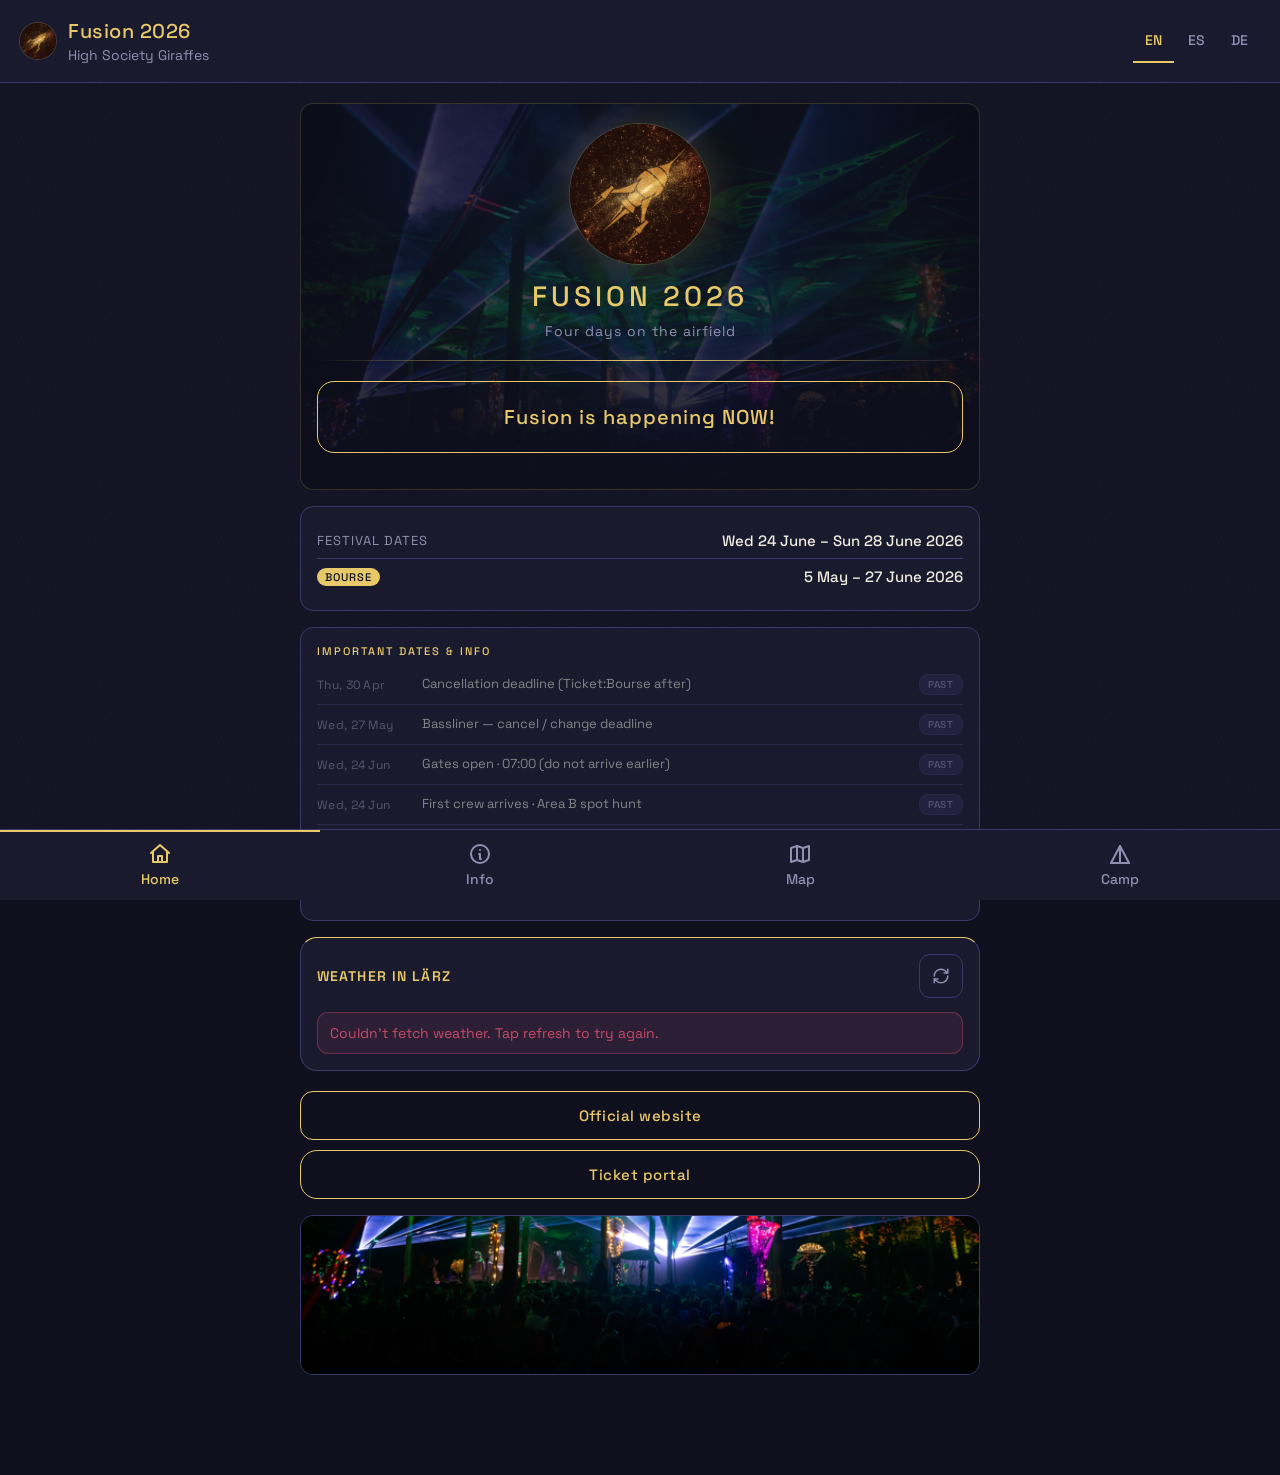
==== commit 56ab24f2: "content(home): timeline → "dates & info", add Bassliner + crew arrival Reworks the Home-tab Importan" ====
--- a/fusion-app.html
+++ b/fusion-app.html
@@ -2772,6 +2772,7 @@
         <div class="accordion-body">
           <p class="rules-intro" data-i18n="info_rules_body">Welcome to our little corner of Fusion! To keep the vibe good for everyone, here are a few things we ask of each other:</p>
           <ul class="rules-list">
+            <li><span class="kw" data-i18n="rules_photos_kw">📵 No photos, no videos</span><span data-i18n="rules_photos_body">Fusion is a no-camera space. Pro cameras and drones are banned; phones are tolerated but never pointed at strangers or dance floors. Respect the freedom of an unphotographed weekend.</span></li>
             <li><span class="kw" data-i18n="rules_tidy_kw">🗑️ Tidy up</span><span data-i18n="rules_tidy_body">Use the trash bins for food scraps, bottles and rubbish. Treat our common areas like your own living room.</span></li>
             <li><span class="kw" data-i18n="rules_water_kw">💧 Refill the water</span><span data-i18n="rules_water_body">Top up the communal water tanks and bottles whenever you can. Hydration is a team sport!</span></li>
             <li><span class="kw" data-i18n="rules_kitchen_kw">🍳 Kitchen etiquette</span><span data-i18n="rules_kitchen_body">If you use the communal kitchen, leave it clean and tidy for the next person.</span></li>
@@ -3193,10 +3194,11 @@
         home_dates_value: "Wed 24 June – Sun 28 June 2026",
         home_bourse_label: "Bourse",
         home_bourse_date: "5 May – 27 June 2026",
-        timeline_title: "Important dates",
+        timeline_title: "Important dates & info",
         timeline_cancellation: "Cancellation deadline (Ticket:Bourse after)",
-        timeline_festival: "Fusion 2026",
-        timeline_gates: "Gates open · 07:00",
+        timeline_bassliner: "Bassliner — cancel / change deadline",
+        timeline_gates: "Gates open · 07:00 (do not arrive earlier)",
+        timeline_crew_arrival: "First crew arrives · Area B spot hunt",
         timeline_big_floors: "Big floors start · 18:00",
         timeline_bourse_end: "Ticket:Bourse closes",
         timeline_status_past: "Past",
@@ -3295,6 +3297,8 @@
         pack_water_bottle: "Bottle to fill water",
         info_rules_title: "Rules & Etiquette",
         info_rules_body: "Welcome to our little corner of Fusion! To keep the vibe good for everyone, here are a few things we ask of each other:",
+        rules_photos_kw: "📵 No photos, no videos",
+        rules_photos_body: "Fusion is a no-camera space. Pro cameras and drones are banned; phones are tolerated but never pointed at strangers or dance floors. Respect the freedom of an unphotographed weekend.",
         rules_tidy_kw: "🗑️ Tidy up",
         rules_tidy_body: "Use the trash bins for food scraps, bottles and rubbish. Treat our common areas like your own living room.",
         rules_water_kw: "💧 Refill the water",
@@ -3435,10 +3439,11 @@
         home_dates_value: "Mié 24 junio – Dom 28 junio 2026",
         home_bourse_label: "Bolsa",
         home_bourse_date: "5 mayo – 27 junio 2026",
-        timeline_title: "Fechas importantes",
+        timeline_title: "Fechas e info importantes",
         timeline_cancellation: "Fecha límite cancelación (luego Ticket:Bourse)",
-        timeline_festival: "Fusion 2026",
-        timeline_gates: "Apertura puertas · 07:00",
+        timeline_bassliner: "Bassliner — fecha límite cancelar / cambiar",
+        timeline_gates: "Apertura puertas · 07:00 (no llegar antes)",
+        timeline_crew_arrival: "Llega el primer crew · caza de sitio en Zona B",
         timeline_big_floors: "Empiezan las pistas grandes · 18:00",
         timeline_bourse_end: "Cierre del Ticket:Bourse",
         timeline_status_past: "Pasado",
@@ -3537,6 +3542,8 @@
         pack_water_bottle: "Botella para rellenar agua",
         info_rules_title: "Normas y etiqueta",
         info_rules_body: "¡Bienvenid@s a nuestro rincón en Fusion! Para mantener el buen rollo entre todos, aquí van algunas cosillas que nos pedimos los unos a los otros:",
+        rules_photos_kw: "📵 Sin fotos, sin vídeos",
+        rules_photos_body: "La Fusion es un espacio sin cámaras. Cámaras profesionales y drones están prohibidos; los móviles se toleran pero nunca apuntados a personas o a las pistas. Respeta la libertad de un finde sin fotografiar.",
         rules_tidy_kw: "🗑️ Orden y limpieza",
         rules_tidy_body: "Usa las papeleras para restos de comida, botellas y basura. Cuida las zonas comunes como si fueran tu propio salón.",
         rules_water_kw: "💧 Rellena el agua",
@@ -3677,10 +3684,11 @@
         home_dates_value: "Mi 24. Juni – So 28. Juni 2026",
         home_bourse_label: "Börse",
         home_bourse_date: "5. Mai – 27. Juni 2026",
-        timeline_title: "Wichtige Termine",
+        timeline_title: "Wichtige Termine & Infos",
         timeline_cancellation: "Stornierungs-Deadline (danach Ticket:Bourse)",
-        timeline_festival: "Fusion 2026",
-        timeline_gates: "Einlass · 07:00",
+        timeline_bassliner: "Bassliner — Storno-/Änderungsfrist",
+        timeline_gates: "Einlass · 07:00 (nicht früher anreisen)",
+        timeline_crew_arrival: "Erste Crew kommt an · Spot-Suche Bereich B",
         timeline_big_floors: "Große Floors starten · 18:00",
         timeline_bourse_end: "Ticket:Bourse schließt",
         timeline_status_past: "Vergangen",
@@ -3779,6 +3787,8 @@
         pack_water_bottle: "Trinkflasche",
         info_rules_title: "Regeln & Etikette",
         info_rules_body: "Willkommen in unserer kleinen Ecke auf der Fusion! Damit der Vibe für alle gut bleibt, hier ein paar Dinge, die wir voneinander erbitten:",
+        rules_photos_kw: "📵 Keine Fotos, keine Videos",
+        rules_photos_body: "Die Fusion ist ein kamerafreier Raum. Profikameras und Drohnen sind verboten; Smartphones werden geduldet, aber niemals auf Menschen oder Floors gerichtet. Respektiere die Freiheit eines unfotografierten Wochenendes.",
         rules_tidy_kw: "🗑️ Aufräumen",
         rules_tidy_body: "Nutze die Mülleimer für Essensreste, Flaschen und Abfall. Behandle unsere Gemeinschaftsflächen wie dein eigenes Wohnzimmer.",
         rules_water_kw: "💧 Wasser auffüllen",
@@ -3961,8 +3971,9 @@
     // Fusion Festival 2026 deadlines published by Kulturkosmos.
     const FUSION_TIMELINE = [
       { dateISO: '2026-04-30', endISO: null,         key: 'timeline_cancellation' },
-      { dateISO: '2026-06-24', endISO: '2026-06-28', key: 'timeline_festival' },
+      { dateISO: '2026-05-27', endISO: null,         key: 'timeline_bassliner' },
       { dateISO: '2026-06-24', endISO: null,         key: 'timeline_gates' },
+      { dateISO: '2026-06-24', endISO: null,         key: 'timeline_crew_arrival' },
       { dateISO: '2026-06-25', endISO: null,         key: 'timeline_big_floors' },
       { dateISO: '2026-06-27', endISO: null,         key: 'timeline_bourse_end' }
     ];
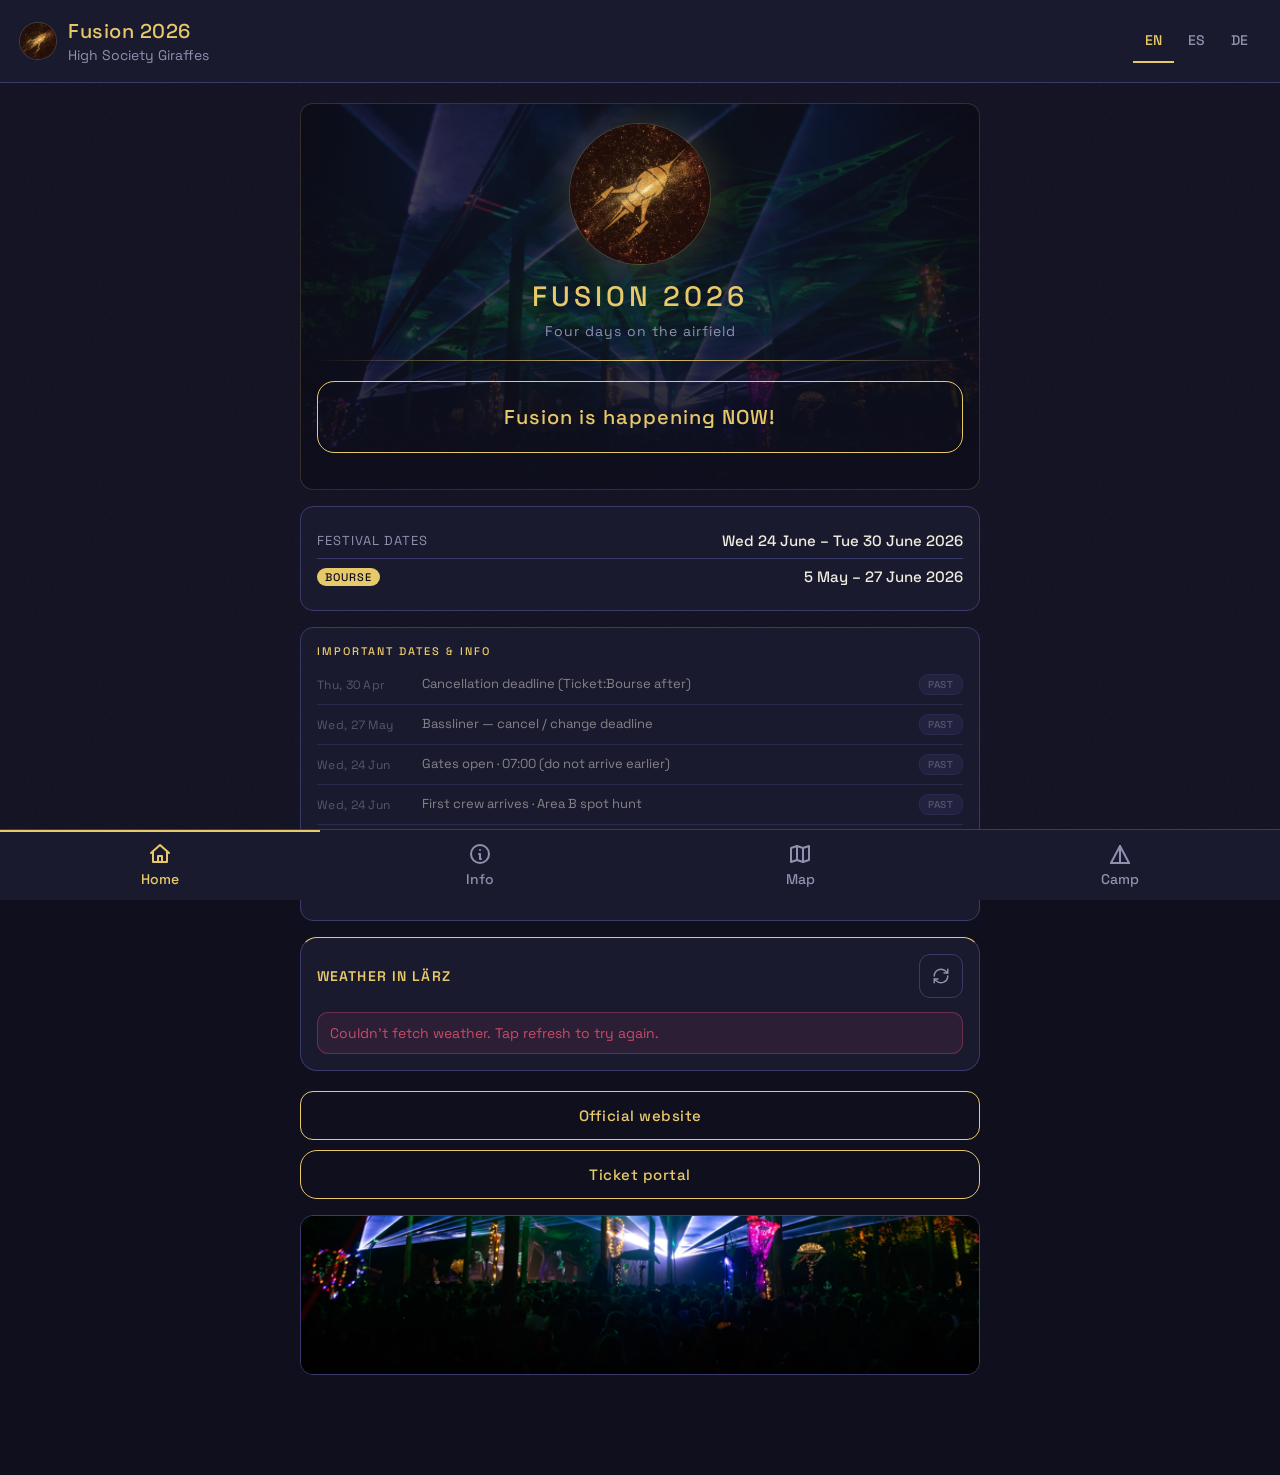
==== commit d5a4785e: "content: drop Safety panel + extend festival end to Tue 30 Jun Per user request:  1. Removes the "Sa" ====
--- a/fusion-app.html
+++ b/fusion-app.html
@@ -704,6 +704,34 @@
       color: var(--bg);
     }
 
+    /* Quick German phrases (Info → German phrases accordion) */
+    .phrases-list {
+      list-style: none;
+      margin: 8px 0 0;
+      padding: 0;
+      display: grid;
+      gap: 0;
+    }
+    .phrases-list li {
+      display: grid;
+      grid-template-columns: minmax(0, 1fr) minmax(0, 1fr);
+      gap: 12px;
+      align-items: baseline;
+      padding: 8px 0;
+      border-top: 1px solid var(--border);
+    }
+    .phrases-list li:first-child { border-top: none; padding-top: 4px; }
+    .phrase-de {
+      color: var(--gold);
+      font-size: 14px;
+      font-weight: 500;
+    }
+    .phrase-tr {
+      color: var(--muted);
+      font-size: 13px;
+      line-height: 1.3;
+    }
+
     .rules-intro {
       color: var(--text);
       font-size: 14px;
@@ -862,6 +890,69 @@
     }
 
     .schedule-list .del:hover { color: var(--magenta); background: rgba(200, 75, 106, 0.1); }
+
+    /* Camp meetups: optional day + stage tags */
+    .schedule-tags-row {
+      display: grid;
+      grid-template-columns: 1fr 1fr;
+      gap: 6px;
+      margin: 6px 0;
+    }
+    .schedule-tags-row select {
+      background: var(--surface);
+      border: 1px solid var(--border);
+      border-radius: 10px;
+      color: var(--text);
+      font: inherit;
+      font-size: 13px;
+      padding: 8px 10px;
+    }
+    .schedule-tags-row select:focus { outline: none; border-color: var(--gold); }
+    .schedule-day-heading {
+      color: var(--gold);
+      font-size: 11px;
+      font-weight: 500;
+      text-transform: uppercase;
+      letter-spacing: 1.5px;
+      margin: 14px 0 4px;
+      padding-top: 8px;
+      border-top: 1px solid var(--border);
+    }
+    .schedule-day-heading:first-child {
+      margin-top: 4px;
+      padding-top: 0;
+      border-top: none;
+    }
+    .schedule-day-heading.unscheduled {
+      color: var(--muted);
+    }
+    .schedule-item-main { flex: 1; min-width: 0; }
+    .schedule-item-text {
+      color: var(--text);
+      font-size: 14px;
+      line-height: 1.3;
+    }
+    .schedule-item-tags {
+      display: flex;
+      flex-wrap: wrap;
+      gap: 4px;
+      margin-top: 4px;
+    }
+    .schedule-tag {
+      display: inline-block;
+      font-size: 10px;
+      padding: 1px 6px;
+      background: var(--surface2);
+      border: 1px solid var(--border);
+      border-radius: 7px;
+      color: var(--muted);
+      letter-spacing: 0.2px;
+    }
+    .schedule-tag.day {
+      background: rgba(232, 201, 106, 0.12);
+      border-color: rgba(232, 201, 106, 0.4);
+      color: var(--gold);
+    }
 
     .schedule-empty {
       color: var(--muted);
@@ -2654,7 +2745,7 @@
       <div class="card dates-card" style="margin-top: 16px;">
         <div class="dates-row">
           <span class="dates-label" data-i18n="home_dates_label">Festival dates</span>
-          <span class="dates-value" data-i18n="home_dates_value">Wed 24 June – Sun 28 June 2026</span>
+          <span class="dates-value" data-i18n="home_dates_value">Wed 24 June – Tue 30 June 2026</span>
         </div>
         <div class="dates-row">
           <span class="dates-label">
@@ -2810,6 +2901,10 @@
 
           <h3 class="schedule-sub-title" data-i18n="schedule_camp_title">Camp meetups</h3>
           <label class="schedule-input-label" for="schedule-input" data-i18n="schedule_input_label">Meetup or must-see Artist?</label>
+          <div class="schedule-tags-row">
+            <select id="schedule-day-select" aria-label="Day"></select>
+            <select id="schedule-stage-select" aria-label="Stage"></select>
+          </div>
           <div class="schedule-add">
             <input type="text" id="schedule-input" autocomplete="off">
             <button type="button" id="schedule-add-btn" data-i18n="schedule_add">Add</button>
@@ -2831,6 +2926,17 @@
 
 The programme is carried by dozens of crews and bars from across Europe. Each bar, stage and decoration is built by a collective — the network of crews is what makes the site feel like a city of its own.</p>
           <a class="forum-link" href="https://fusion-festival.de/forum" target="_blank" rel="noopener noreferrer" data-i18n="info_forum_link">Visit the forum</a>
+        </div>
+      </div>
+
+      <div class="accordion" data-acc id="phrases-accordion">
+        <button class="accordion-header" type="button" aria-expanded="false">
+          <span data-i18n="info_phrases_title">Quick German phrases</span>
+          <span class="chev" aria-hidden="true"></span>
+        </button>
+        <div class="accordion-body">
+          <p class="multi-line" data-i18n="info_phrases_intro">Useful at the bar, in line, or when you're lost.</p>
+          <ul class="phrases-list" id="phrases-list"></ul>
         </div>
       </div>
 
@@ -3191,7 +3297,7 @@
         home_mins: "Mins",
         home_secs: "Secs",
         home_dates_label: "Festival dates",
-        home_dates_value: "Wed 24 June – Sun 28 June 2026",
+        home_dates_value: "Wed 24 June – Tue 30 June 2026",
         home_bourse_label: "Bourse",
         home_bourse_date: "5 May – 27 June 2026",
         timeline_title: "Important dates & info",
@@ -3249,6 +3355,8 @@
         info_kulturkosmos_title: "Kulturkosmos",
         info_kulturkosmos_body: "Kulturkosmos Lärz e.V. grew out of a collective project in the early 1990s and took over the former Soviet airfield in Lärz, Mecklenburg. The first Fusion festival followed in 1997 on the same runways and hangars that still shape the site today.\n\nFusion is organised on a non-commercial, community-funded basis. Instead of corporate sponsors, the festival is supported by sympathisers who contribute to the year-round cultural work of Kulturkosmos.\n\nThe programme is carried by dozens of crews and bars from across Europe. Each bar, stage and decoration is built by a collective — the network of crews is what makes the site feel like a city of its own.",
         info_forum_link: "Visit the forum",
+        info_phrases_title: "Quick German phrases",
+        info_phrases_intro: "Useful at the bar, in line, or when you're lost.",
         pack_progress: "{done} of {total} items packed",
         pack_rain_boots: "Rain boots",
         pack_rain_coat: "Rain coat",
@@ -3325,6 +3433,10 @@
         info_schedule_link: "Official program",
         info_schedule_note: "Full program published closer to the event.",
         schedule_camp_title: "Camp meetups",
+        schedule_day_none: "Day (optional)",
+        schedule_day_unscheduled: "Anytime",
+        schedule_stage_none: "Stage (optional)",
+        schedule_stage_other: "Other stage…",
         schedule_playlist_title: "Crew playlist",
         schedule_input_label: "Meetup or must-see Artist?",
         schedule_add: "Add",
@@ -3436,7 +3548,7 @@
         home_mins: "Min",
         home_secs: "Seg",
         home_dates_label: "Fechas del festival",
-        home_dates_value: "Mié 24 junio – Dom 28 junio 2026",
+        home_dates_value: "Mié 24 junio – Mar 30 junio 2026",
         home_bourse_label: "Bolsa",
         home_bourse_date: "5 mayo – 27 junio 2026",
         timeline_title: "Fechas e info importantes",
@@ -3494,6 +3606,8 @@
         info_kulturkosmos_title: "Kulturkosmos",
         info_kulturkosmos_body: "Kulturkosmos Lärz e.V. surgió de un proyecto colectivo a principios de los 90 y tomó el antiguo aeródromo soviético de Lärz, Mecklemburgo. El primer festival Fusion se celebró en 1997 en las mismas pistas y hangares que siguen dando forma al recinto.\n\nFusion se organiza sin fines comerciales, financiado por la comunidad. En lugar de patrocinadores corporativos, lo sostienen simpatizantes que apoyan la labor cultural de Kulturkosmos durante todo el año.\n\nEl programa lo llevan docenas de crews y bares de toda Europa. Cada bar, escenario y decoración los construye un colectivo — la red de crews es lo que convierte el recinto en una ciudad propia.",
         info_forum_link: "Visita el foro",
+        info_phrases_title: "Frases rápidas en alemán",
+        info_phrases_intro: "Útiles en la barra, en la cola, o si te pierdes.",
         pack_progress: "{done} de {total} artículos listos",
         pack_rain_boots: "Botas de lluvia",
         pack_rain_coat: "Impermeable",
@@ -3570,6 +3684,10 @@
         info_schedule_link: "Programa oficial",
         info_schedule_note: "El programa completo se publica cerca del evento.",
         schedule_camp_title: "Encuentros del camping",
+        schedule_day_none: "Día (opcional)",
+        schedule_day_unscheduled: "Cuando sea",
+        schedule_stage_none: "Escenario (opcional)",
+        schedule_stage_other: "Otro escenario…",
         schedule_playlist_title: "Playlist del grupo",
         schedule_input_label: "¿Encuentro o artista imprescindible?",
         schedule_add: "Añadir",
@@ -3681,7 +3799,7 @@
         home_mins: "Min",
         home_secs: "Sek",
         home_dates_label: "Festivaltermine",
-        home_dates_value: "Mi 24. Juni – So 28. Juni 2026",
+        home_dates_value: "Mi 24. Juni – Di 30. Juni 2026",
         home_bourse_label: "Börse",
         home_bourse_date: "5. Mai – 27. Juni 2026",
         timeline_title: "Wichtige Termine & Infos",
@@ -3739,6 +3857,8 @@
         info_kulturkosmos_title: "Kulturkosmos",
         info_kulturkosmos_body: "Der Kulturkosmos Lärz e.V. entstand Anfang der 1990er aus einem kollektiven Projekt und übernahm den ehemaligen sowjetischen Flugplatz in Lärz in Mecklenburg. 1997 fand auf denselben Start- und Landebahnen und in den Hangars die erste Fusion statt — sie prägen das Gelände bis heute.\n\nDie Fusion ist nicht-kommerziell organisiert und wird von der Community getragen. Statt Konzernsponsoring tragen Sympathisant*innen die ganzjährige Kulturarbeit des Kulturkosmos mit.\n\nDas Programm stemmen Dutzende Crews und Bars aus ganz Europa. Jede Bar, Bühne und Dekoration wird von einem Kollektiv gebaut — das Netzwerk der Crews macht aus dem Gelände eine eigene Stadt.",
         info_forum_link: "Zum Forum",
+        info_phrases_title: "Schnelle deutsche Sätze",
+        info_phrases_intro: "Hilfreich an der Bar, in der Schlange oder wenn du dich verlaufen hast.",
         pack_progress: "{done} von {total} Sachen gepackt",
         pack_rain_boots: "Gummistiefel",
         pack_rain_coat: "Regenjacke",
@@ -3815,6 +3935,10 @@
         info_schedule_link: "Offizielles Programm",
         info_schedule_note: "Das vollständige Programm erscheint näher am Festival.",
         schedule_camp_title: "Camp-Treffen",
+        schedule_day_none: "Tag (optional)",
+        schedule_day_unscheduled: "Jederzeit",
+        schedule_stage_none: "Bühne (optional)",
+        schedule_stage_other: "Andere Bühne…",
         schedule_playlist_title: "Crew-Playlist",
         schedule_input_label: "Treffen oder Must-See-Act?",
         schedule_add: "Hinzufügen",
@@ -4035,6 +4159,54 @@
       renderTimeline();
     };
 
+    // Quick German phrases (Info tab). Auto-hides for DE speakers.
+    const GERMAN_PHRASES = [
+      { de: 'Eine Mate, bitte',           en: 'A Club Mate, please',       es: 'Una Club Mate, por favor' },
+      { de: 'Zwei Bier, bitte',           en: 'Two beers, please',         es: 'Dos cervezas, por favor' },
+      { de: 'Wasser, bitte',              en: 'Water, please',             es: 'Agua, por favor' },
+      { de: 'Prost!',                     en: 'Cheers!',                   es: '¡Salud!' },
+      { de: 'Wie viel kostet das?',       en: 'How much is this?',         es: '¿Cuánto cuesta?' },
+      { de: 'Wo ist die Toilette?',       en: "Where's the toilet?",       es: '¿Dónde está el baño?' },
+      { de: 'Wo finde ich [Bühne]?',      en: 'Where can I find [stage]?', es: '¿Dónde está [el escenario]?' },
+      { de: 'Sprichst du Englisch?',      en: 'Do you speak English?',     es: '¿Hablas inglés?' },
+      { de: 'Ich verstehe nicht',         en: "I don't understand",        es: 'No entiendo' },
+      { de: 'Können Sie mir helfen?',     en: 'Can you help me?',          es: '¿Me puede ayudar?' },
+      { de: 'Ich brauche einen Arzt',     en: 'I need a doctor',           es: 'Necesito un médico' },
+      { de: 'Ich habe mein Handy verloren', en: 'I lost my phone',         es: 'He perdido el móvil' },
+      { de: 'Wo ist mein Camp?',          en: 'Where is my camp?',         es: '¿Dónde está mi camp?' },
+      { de: 'Danke / Bitte',              en: 'Thanks / Please',           es: 'Gracias / Por favor' },
+      { de: 'Tschüss',                    en: 'Bye',                       es: 'Adiós' }
+    ];
+
+    function renderPhrases() {
+      const accordion = document.getElementById('phrases-accordion');
+      const list = document.getElementById('phrases-list');
+      if (!accordion || !list) return;
+      const lang = document.documentElement.lang || 'en';
+      // DE speakers don't need the section — hide it entirely.
+      if (lang === 'de') { accordion.hidden = true; return; }
+      accordion.hidden = false;
+      list.innerHTML = '';
+      GERMAN_PHRASES.forEach(p => {
+        const li = document.createElement('li');
+        const de = document.createElement('span');
+        de.className = 'phrase-de';
+        de.textContent = p.de;
+        const tr = document.createElement('span');
+        tr.className = 'phrase-tr';
+        tr.textContent = (lang === 'es' ? p.es : p.en);
+        li.append(de, tr);
+        list.appendChild(li);
+      });
+    }
+    renderPhrases();
+
+    const prevApplyLangPhrases = window.applyLang;
+    window.applyLang = function(lang) {
+      prevApplyLangPhrases(lang);
+      renderPhrases();
+    };
+
     // Accordions
     document.querySelectorAll('[data-acc] .accordion-header').forEach(hdr => {
       hdr.addEventListener('click', () => {
@@ -4170,51 +4342,188 @@
     updatePackProgress();
 
     // Camp meetup schedule (editable, localStorage)
+    // Camp Meetups (Info → Program & Meetups). Items used to be plain
+    // strings; the new shape is { id, text, day, stage } where day/stage are
+    // optional codes. normalizeSchedule() wraps any legacy string entry so
+    // the migration is silent — old cloud data keeps rendering.
     const SCHEDULE_KEY = 'fusion_camp_schedule';
     const scheduleList = document.getElementById('schedule-list');
     const scheduleInput = document.getElementById('schedule-input');
     const scheduleAddBtn = document.getElementById('schedule-add-btn');
     const scheduleEmpty = document.getElementById('schedule-empty');
+    const scheduleDaySelect = document.getElementById('schedule-day-select');
+    const scheduleStageSelect = document.getElementById('schedule-stage-select');
+
+    // Fixed festival days (codes are stable; labels come from i18n).
+    const SCHEDULE_DAYS = [
+      { code: 'wed', dateISO: '2026-06-24' },
+      { code: 'thu', dateISO: '2026-06-25' },
+      { code: 'fri', dateISO: '2026-06-26' },
+      { code: 'sat', dateISO: '2026-06-27' },
+      { code: 'sun', dateISO: '2026-06-28' },
+      { code: 'mon', dateISO: '2026-06-29' },
+      { code: 'tue', dateISO: '2026-06-30' }
+    ];
+
+    // Main Fusion stages. "Other" lets you note a non-listed stage in the
+    // text field. Stage names are proper nouns so they stay German-only.
+    const SCHEDULE_STAGES = [
+      'Tanzwüste', 'Trancefloor', 'Bachstelzen', 'Turmbühne',
+      'Luftschloss', 'Palast der Republik', 'Goldener Kessel',
+      'Pier', 'Kino', 'Schaubude'
+    ];
 
     function loadSchedule() {
-      try { return JSON.parse(localStorage.getItem(SCHEDULE_KEY) || '[]'); } catch { return []; }
+      try {
+        const raw = JSON.parse(localStorage.getItem(SCHEDULE_KEY) || '[]');
+        return Array.isArray(raw) ? raw.map(normalizeScheduleItem).filter(Boolean) : [];
+      } catch { return []; }
+    }
+    function normalizeScheduleItem(item) {
+      if (typeof item === 'string') {
+        const t = item.trim();
+        if (!t) return null;
+        return { id: 'sch-legacy-' + Math.random().toString(36).slice(2, 8), text: t, day: null, stage: null };
+      }
+      if (item && typeof item === 'object' && typeof item.text === 'string' && item.text.trim()) {
+        return {
+          id: item.id || ('sch-' + Date.now().toString(36) + '-' + Math.random().toString(36).slice(2, 6)),
+          text: item.text.trim(),
+          day: SCHEDULE_DAYS.some(d => d.code === item.day) ? item.day : null,
+          stage: typeof item.stage === 'string' && item.stage ? item.stage : null
+        };
+      }
+      return null;
     }
     function saveSchedule(arr) {
-      localStorage.setItem(SCHEDULE_KEY, JSON.stringify(arr));
-      cloudMirror(SCHEDULE_KEY, arr);
+      const clean = arr.map(normalizeScheduleItem).filter(Boolean);
+      localStorage.setItem(SCHEDULE_KEY, JSON.stringify(clean));
+      cloudMirror(SCHEDULE_KEY, clean);
+    }
+
+    function scheduleLocale() {
+      const lang = document.documentElement.lang || 'en';
+      return { en: 'en-GB', es: 'es-ES', de: 'de-DE' }[lang] || 'en-GB';
+    }
+    function scheduleDayLabel(code) {
+      const day = SCHEDULE_DAYS.find(d => d.code === code);
+      if (!day) return '';
+      const d = new Date(day.dateISO + 'T00:00:00');
+      return d.toLocaleDateString(scheduleLocale(), { weekday: 'short', day: 'numeric', month: 'short' });
+    }
+
+    function renderScheduleSelects() {
+      if (!scheduleDaySelect || !scheduleStageSelect) return;
+      const prevDay = scheduleDaySelect.value;
+      const prevStage = scheduleStageSelect.value;
+      // Day select
+      scheduleDaySelect.innerHTML = '';
+      const dayNone = document.createElement('option');
+      dayNone.value = '';
+      dayNone.textContent = tr('schedule_day_none');
+      scheduleDaySelect.appendChild(dayNone);
+      SCHEDULE_DAYS.forEach(d => {
+        const opt = document.createElement('option');
+        opt.value = d.code;
+        opt.textContent = scheduleDayLabel(d.code);
+        scheduleDaySelect.appendChild(opt);
+      });
+      if (prevDay) scheduleDaySelect.value = prevDay;
+      // Stage select
+      scheduleStageSelect.innerHTML = '';
+      const stageNone = document.createElement('option');
+      stageNone.value = '';
+      stageNone.textContent = tr('schedule_stage_none');
+      scheduleStageSelect.appendChild(stageNone);
+      SCHEDULE_STAGES.forEach(s => {
+        const opt = document.createElement('option');
+        opt.value = s;
+        opt.textContent = s;
+        scheduleStageSelect.appendChild(opt);
+      });
+      const otherOpt = document.createElement('option');
+      otherOpt.value = '__other__';
+      otherOpt.textContent = tr('schedule_stage_other');
+      scheduleStageSelect.appendChild(otherOpt);
+      if (prevStage) scheduleStageSelect.value = prevStage;
     }
 
     function renderSchedule() {
       const items = loadSchedule();
       scheduleList.innerHTML = '';
-      items.forEach((text, idx) => {
-        const li = document.createElement('li');
-        const span = document.createElement('span');
-        span.textContent = text;
-        const del = document.createElement('button');
-        del.type = 'button';
-        del.className = 'del';
-        del.textContent = '×';
-        del.setAttribute('aria-label', 'Remove');
-        del.addEventListener('click', () => {
-          const cur = loadSchedule();
-          cur.splice(idx, 1);
-          saveSchedule(cur);
-          renderSchedule();
+      scheduleEmpty.hidden = items.length > 0;
+      if (!items.length) return;
+
+      // Group: each festival day in chronological order, then "Unscheduled".
+      const groups = SCHEDULE_DAYS.map(d => ({ code: d.code, label: scheduleDayLabel(d.code), items: [] }));
+      const unscheduled = { code: null, label: tr('schedule_day_unscheduled'), items: [] };
+      items.forEach(it => {
+        const g = groups.find(g => g.code === it.day);
+        (g || unscheduled).items.push(it);
+      });
+      const renderGroup = (g, isFirst) => {
+        if (!g.items.length) return;
+        const heading = document.createElement('li');
+        heading.className = 'schedule-day-heading' + (g.code === null ? ' unscheduled' : '') + (isFirst ? ' first' : '');
+        // Use a regular li but visually a heading; CSS reset for first-child.
+        heading.textContent = g.label;
+        heading.style.listStyle = 'none';
+        scheduleList.appendChild(heading);
+        g.items.forEach(it => {
+          const li = document.createElement('li');
+          const main = document.createElement('div');
+          main.className = 'schedule-item-main';
+          const textEl = document.createElement('div');
+          textEl.className = 'schedule-item-text';
+          textEl.textContent = it.text;
+          main.appendChild(textEl);
+          if (it.stage) {
+            const tags = document.createElement('div');
+            tags.className = 'schedule-item-tags';
+            const stageTag = document.createElement('span');
+            stageTag.className = 'schedule-tag';
+            stageTag.textContent = it.stage;
+            tags.appendChild(stageTag);
+            main.appendChild(tags);
+          }
+          const del = document.createElement('button');
+          del.type = 'button';
+          del.className = 'del';
+          del.textContent = '×';
+          del.setAttribute('aria-label', 'Remove');
+          del.addEventListener('click', () => {
+            const cur = loadSchedule().filter(x => x.id !== it.id);
+            saveSchedule(cur);
+            renderSchedule();
+          });
+          li.append(main, del);
+          scheduleList.appendChild(li);
         });
-        li.append(span, del);
-        scheduleList.appendChild(li);
+      };
+      let firstGroup = true;
+      groups.forEach(g => {
+        if (g.items.length) { renderGroup(g, firstGroup); firstGroup = false; }
       });
-      scheduleEmpty.hidden = items.length > 0;
+      if (unscheduled.items.length) renderGroup(unscheduled, firstGroup);
     }
 
     function addScheduleEntry() {
       const val = scheduleInput.value.trim();
       if (!val) return;
+      const day = scheduleDaySelect && scheduleDaySelect.value ? scheduleDaySelect.value : null;
+      let stage = scheduleStageSelect && scheduleStageSelect.value ? scheduleStageSelect.value : null;
+      if (stage === '__other__') stage = null; // "Other" means: detail's in the text
       const cur = loadSchedule();
-      cur.push(val);
+      cur.push({
+        id: 'sch-' + Date.now().toString(36) + '-' + Math.random().toString(36).slice(2, 6),
+        text: val,
+        day,
+        stage
+      });
       saveSchedule(cur);
       scheduleInput.value = '';
+      if (scheduleDaySelect) scheduleDaySelect.value = '';
+      if (scheduleStageSelect) scheduleStageSelect.value = '';
       renderSchedule();
     }
 
@@ -4222,7 +4531,16 @@
     scheduleInput.addEventListener('keydown', (e) => {
       if (e.key === 'Enter') { e.preventDefault(); addScheduleEntry(); }
     });
+    renderScheduleSelects();
     renderSchedule();
+
+    // Re-render on language change (day labels + group headings + selects).
+    const prevApplyLangSchedule = window.applyLang;
+    window.applyLang = function(lang) {
+      prevApplyLangSchedule(lang);
+      renderScheduleSelects();
+      renderSchedule();
+    };
 
     // Camp tab — external data sources
     // All three datasets (members, arrival Fusion, arrival Berlin) come from the
@@ -6080,7 +6398,9 @@
       { iso: '2026-06-25', label: 'Thu 25 Jun' },
       { iso: '2026-06-26', label: 'Fri 26 Jun' },
       { iso: '2026-06-27', label: 'Sat 27 Jun' },
-      { iso: '2026-06-28', label: 'Sun 28 Jun' }
+      { iso: '2026-06-28', label: 'Sun 28 Jun' },
+      { iso: '2026-06-29', label: 'Mon 29 Jun' },
+      { iso: '2026-06-30', label: 'Tue 30 Jun' }
     ];
 
     function adminTodayISO() {
